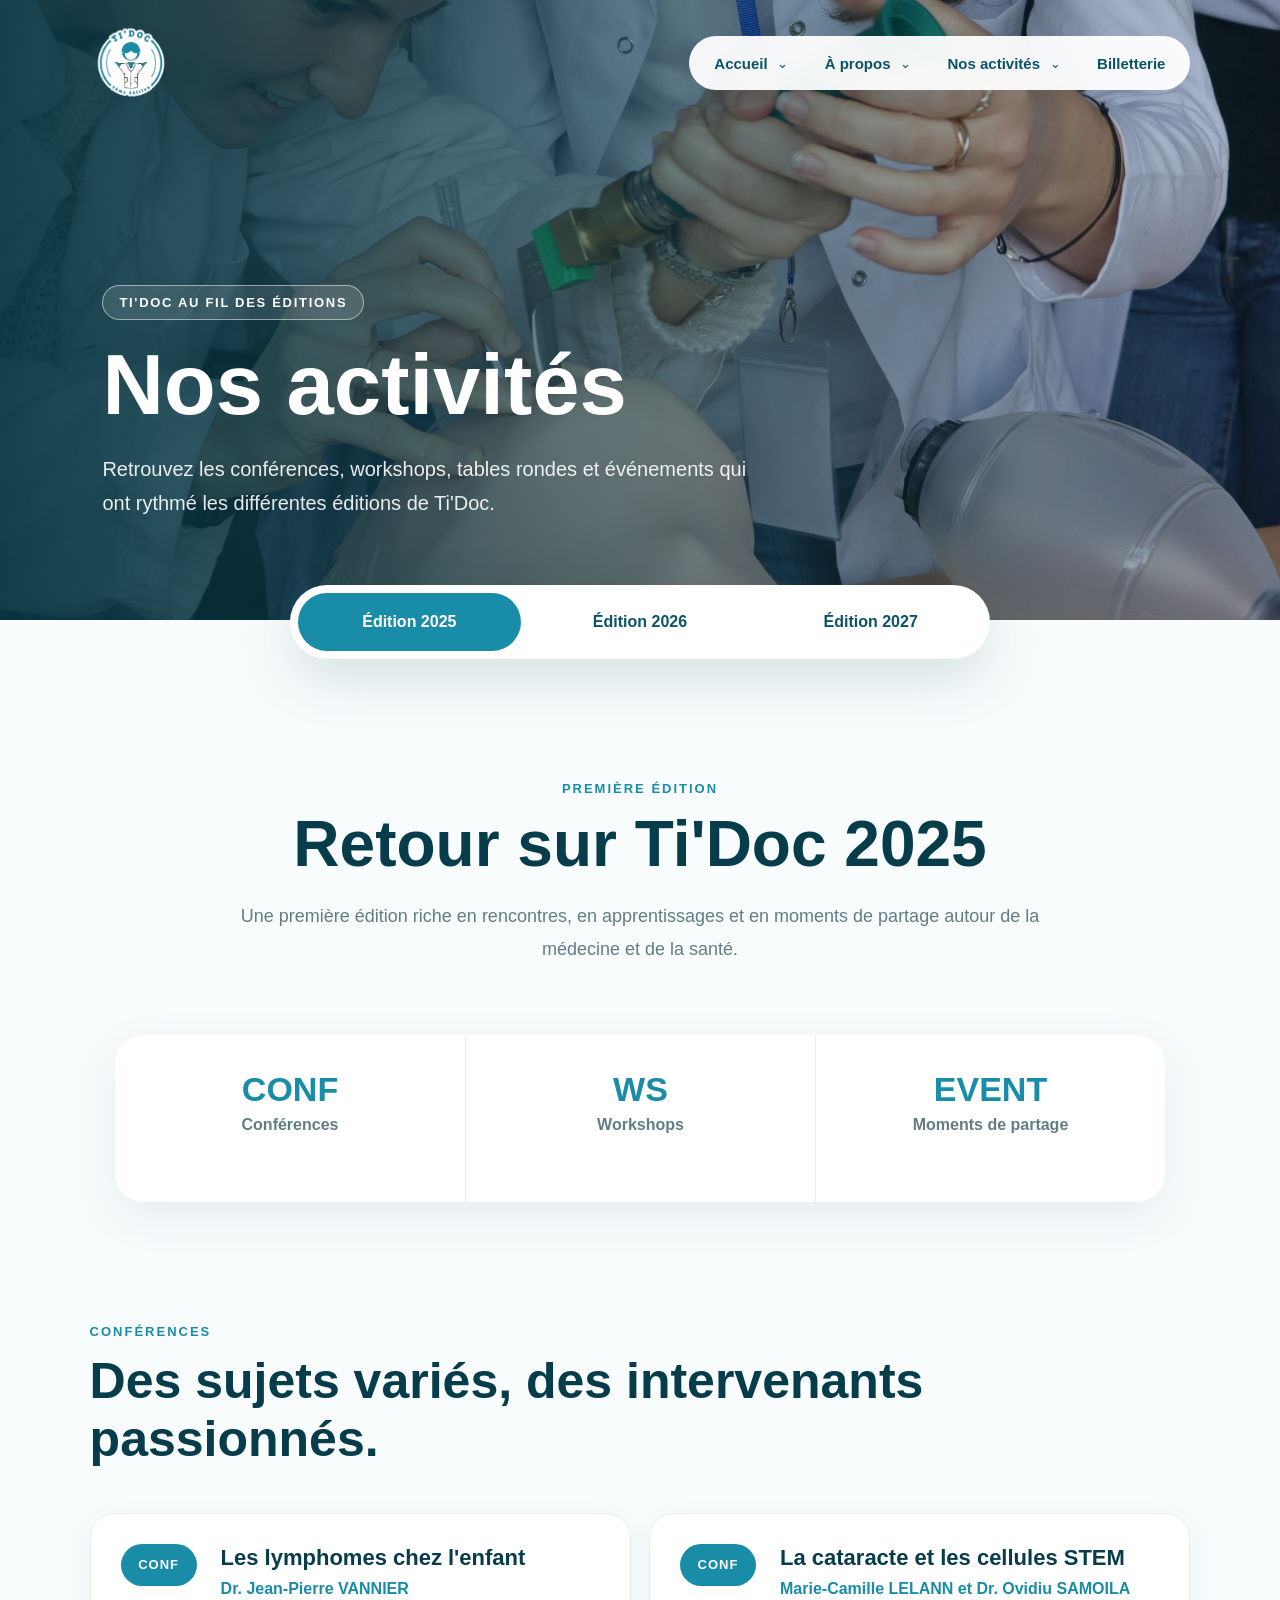
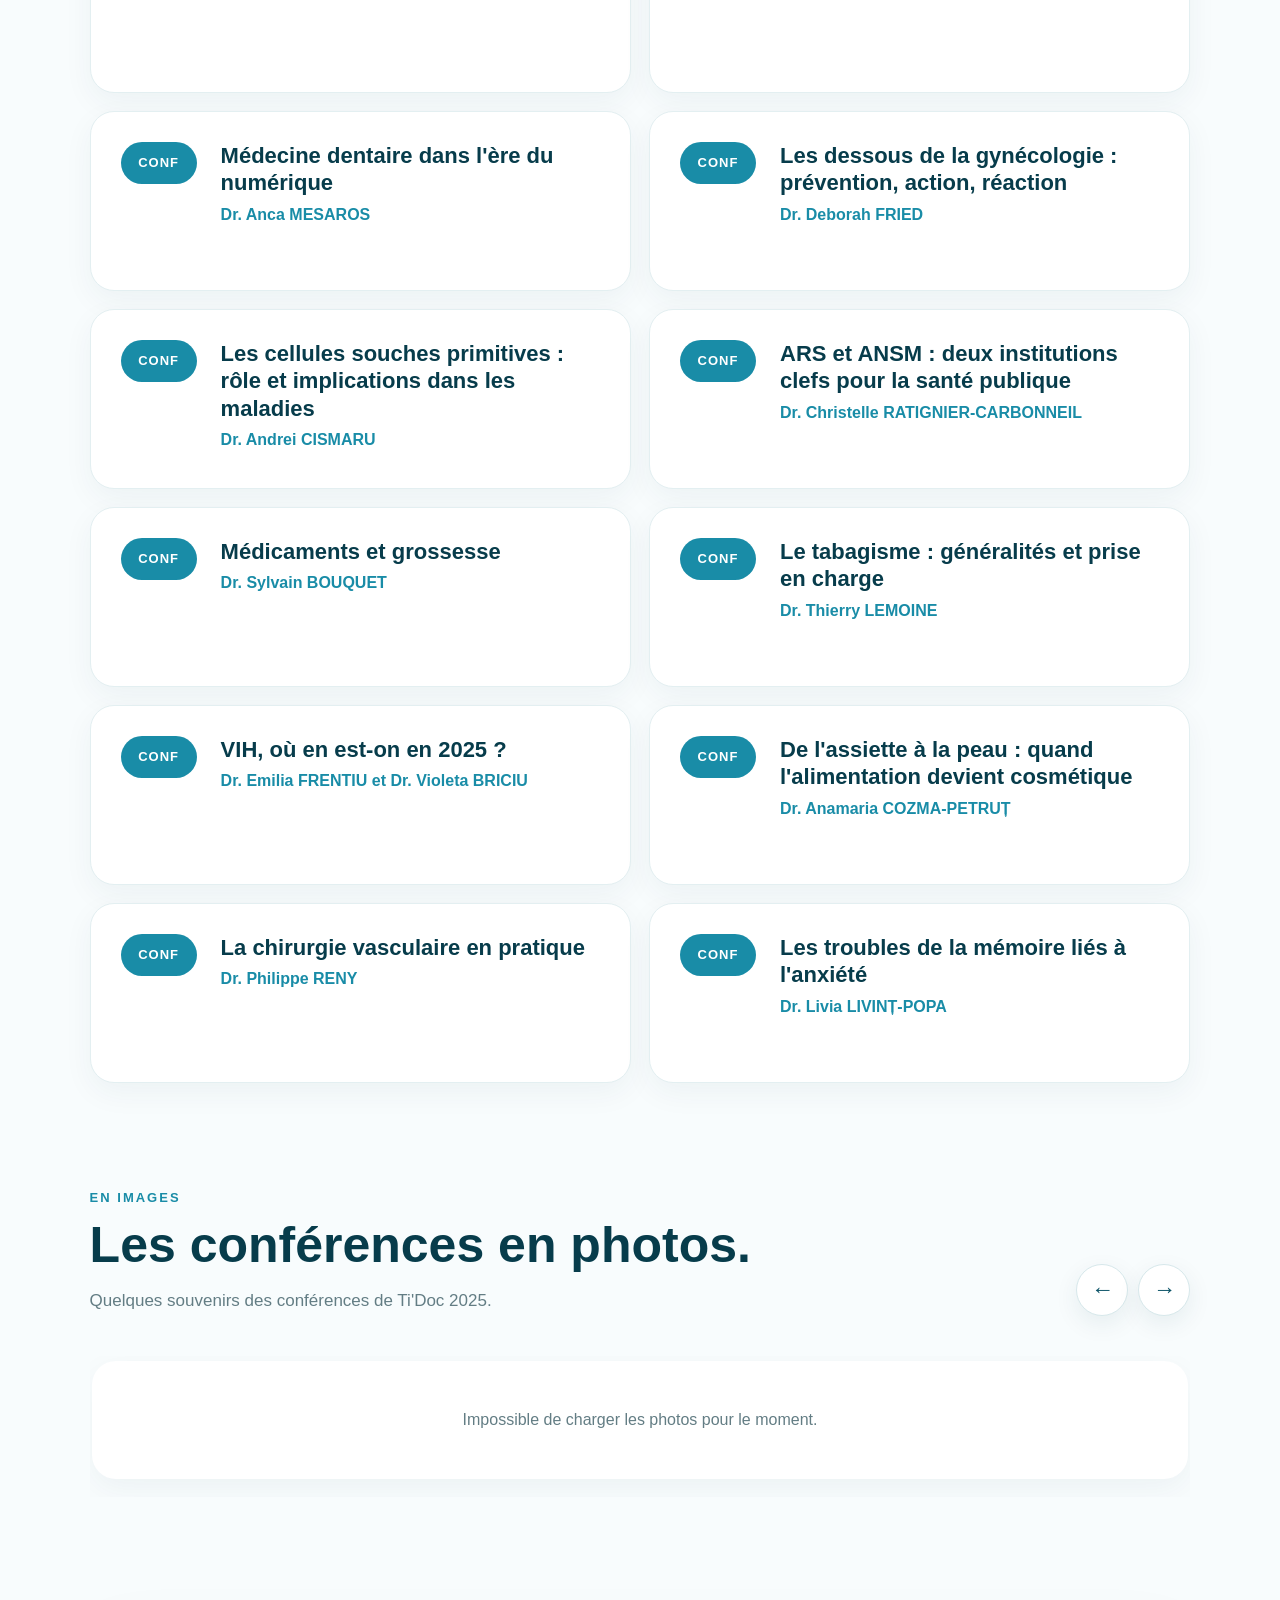
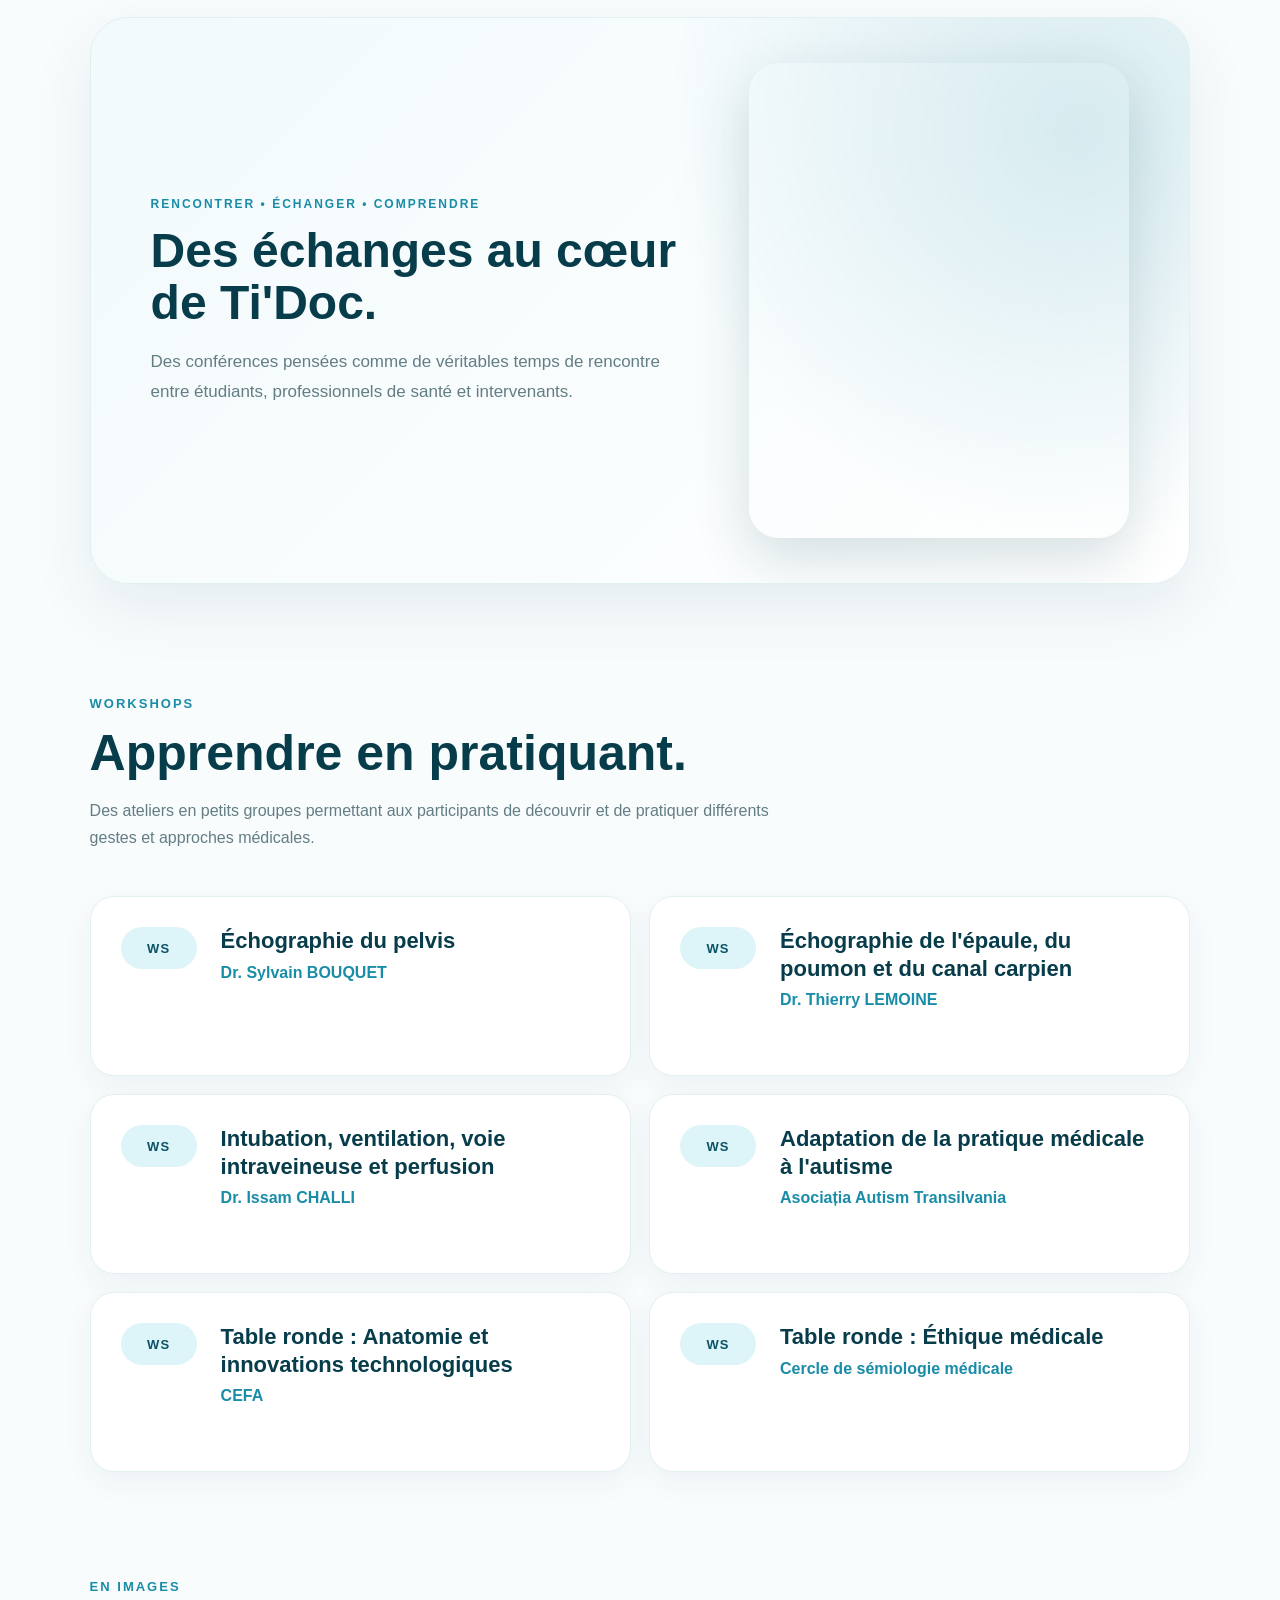
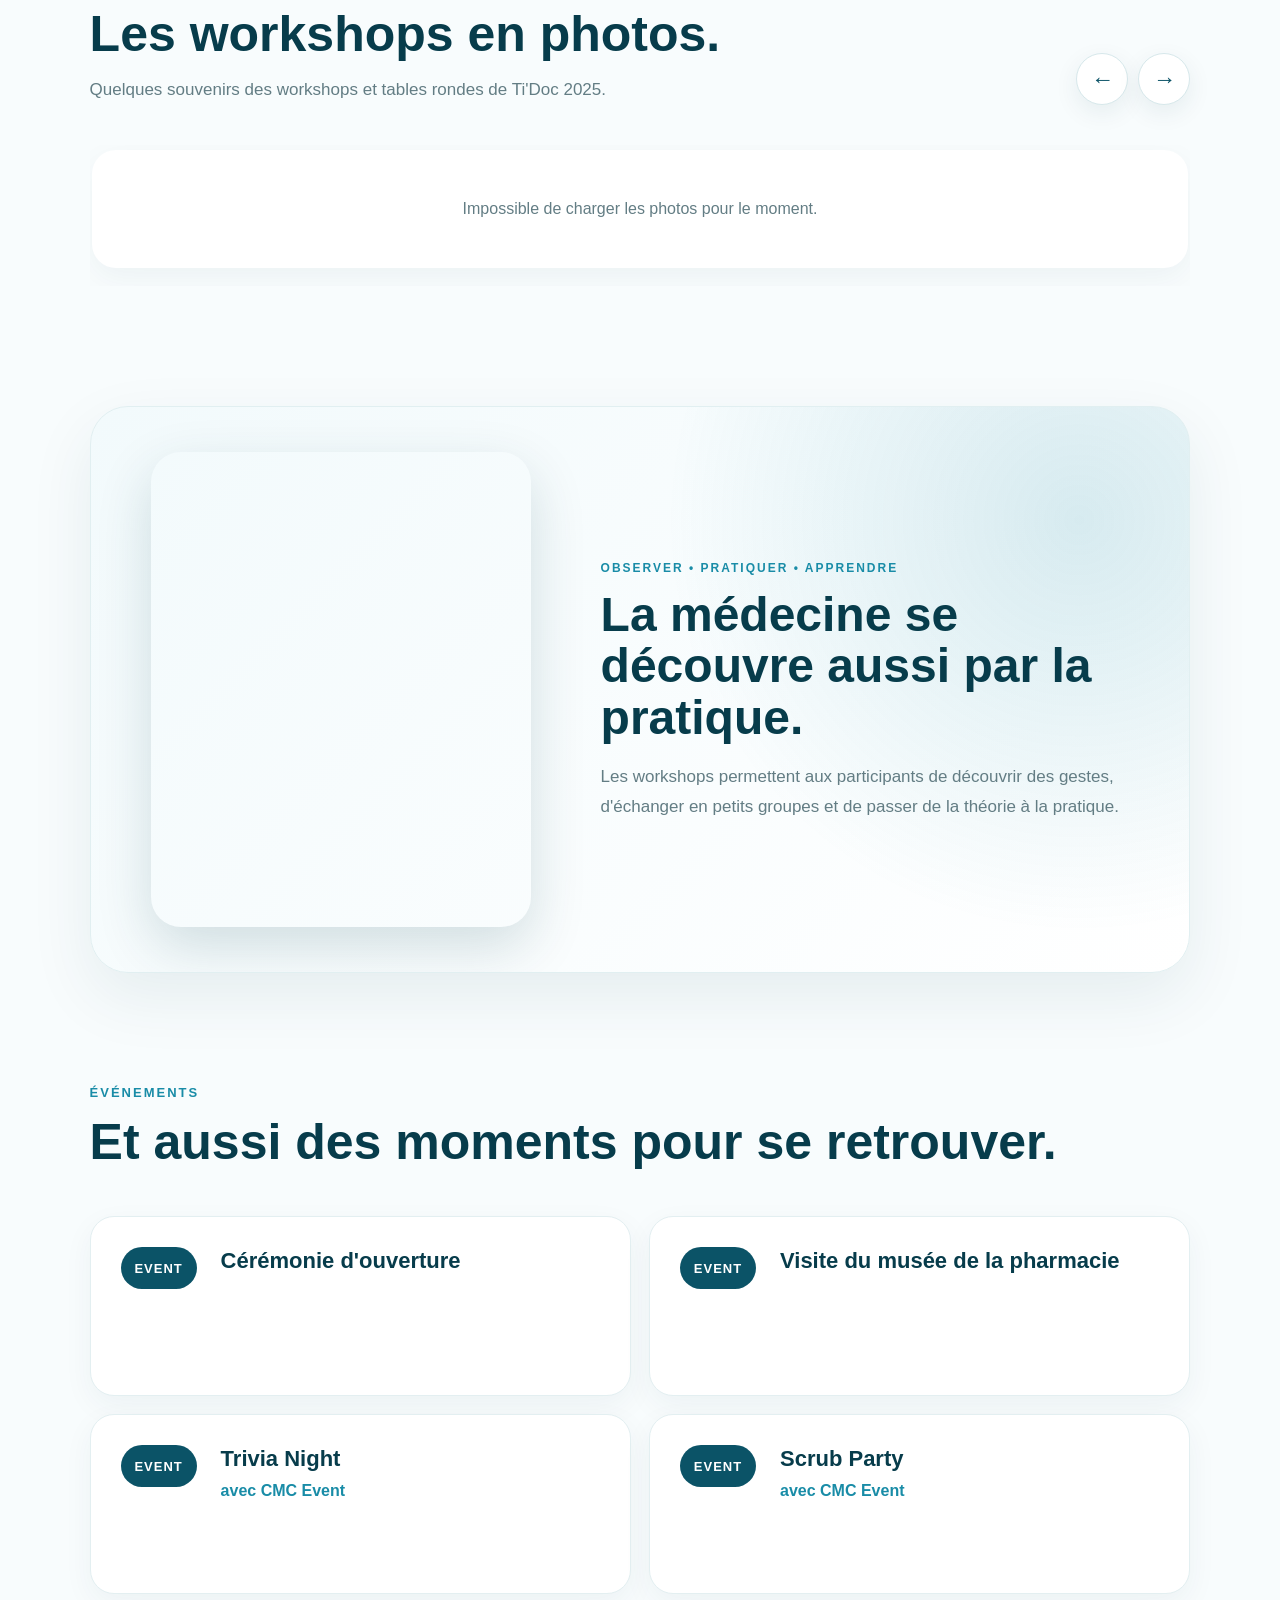
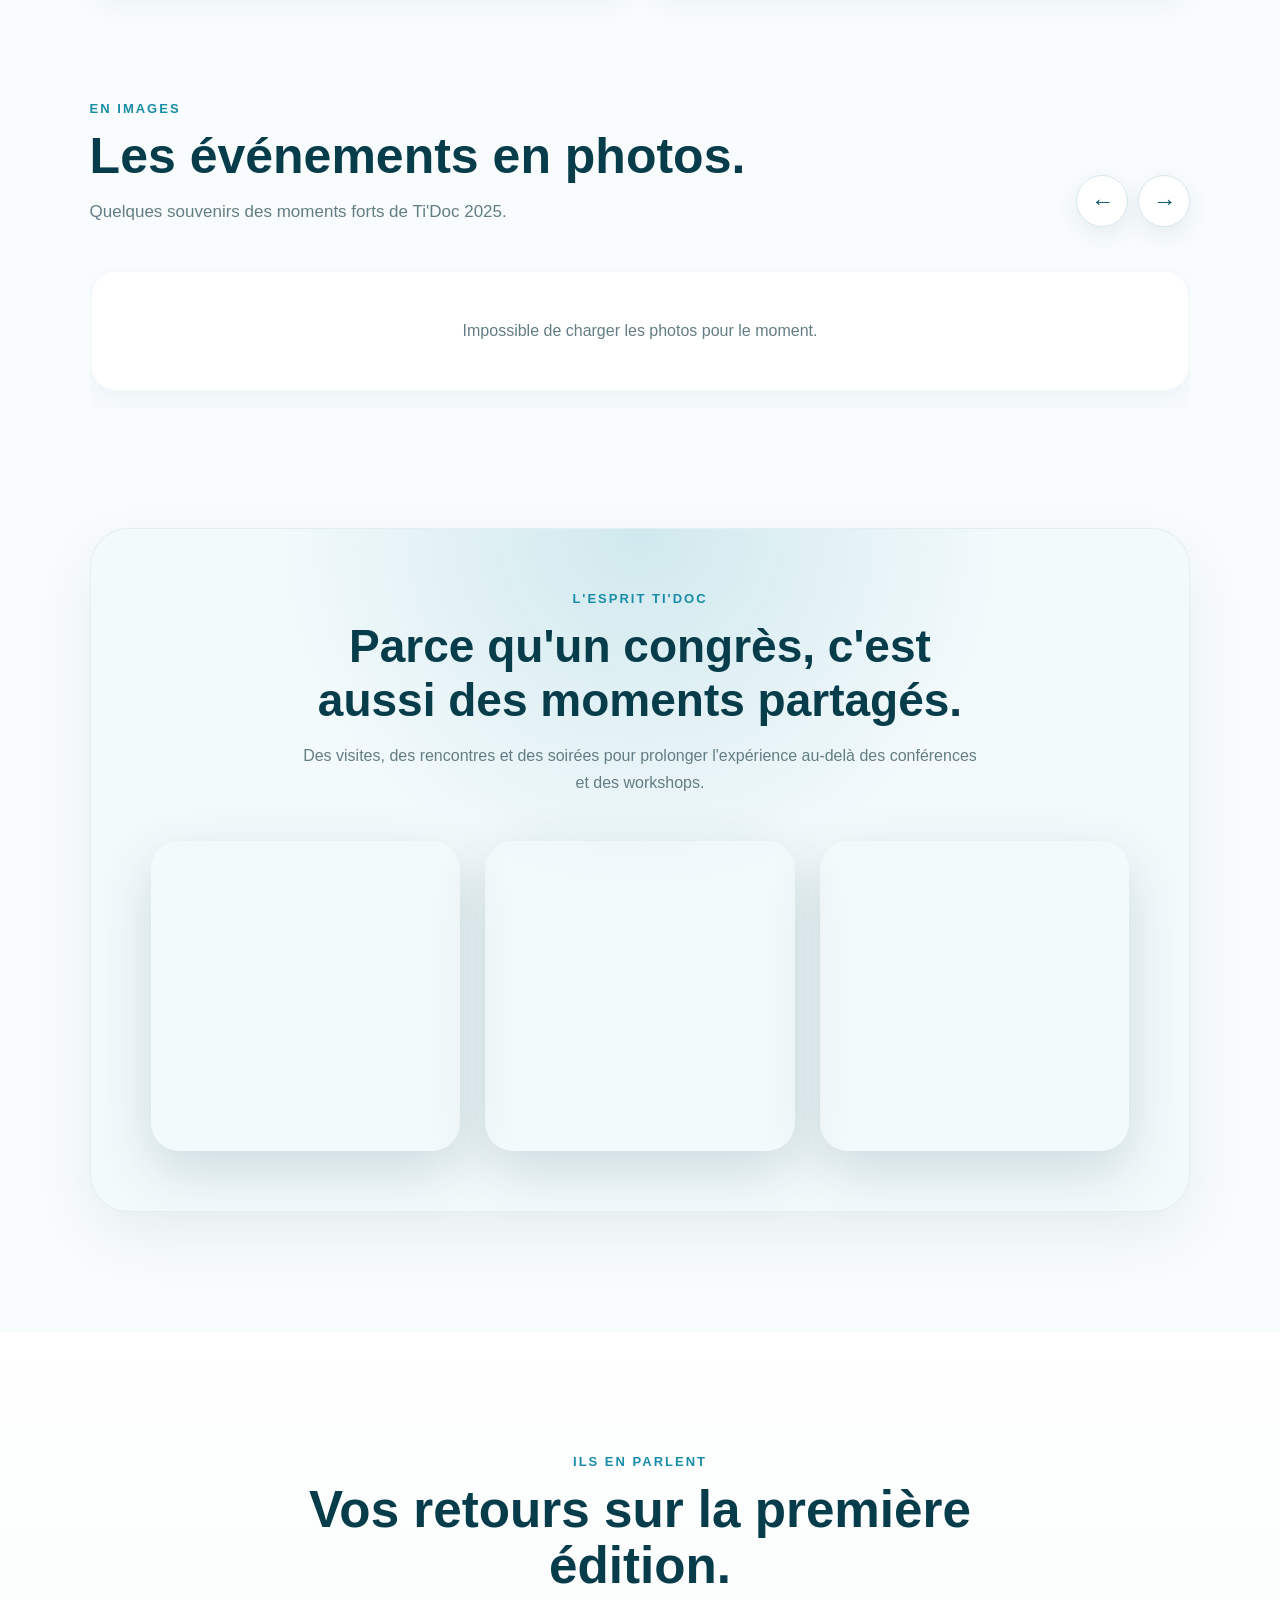
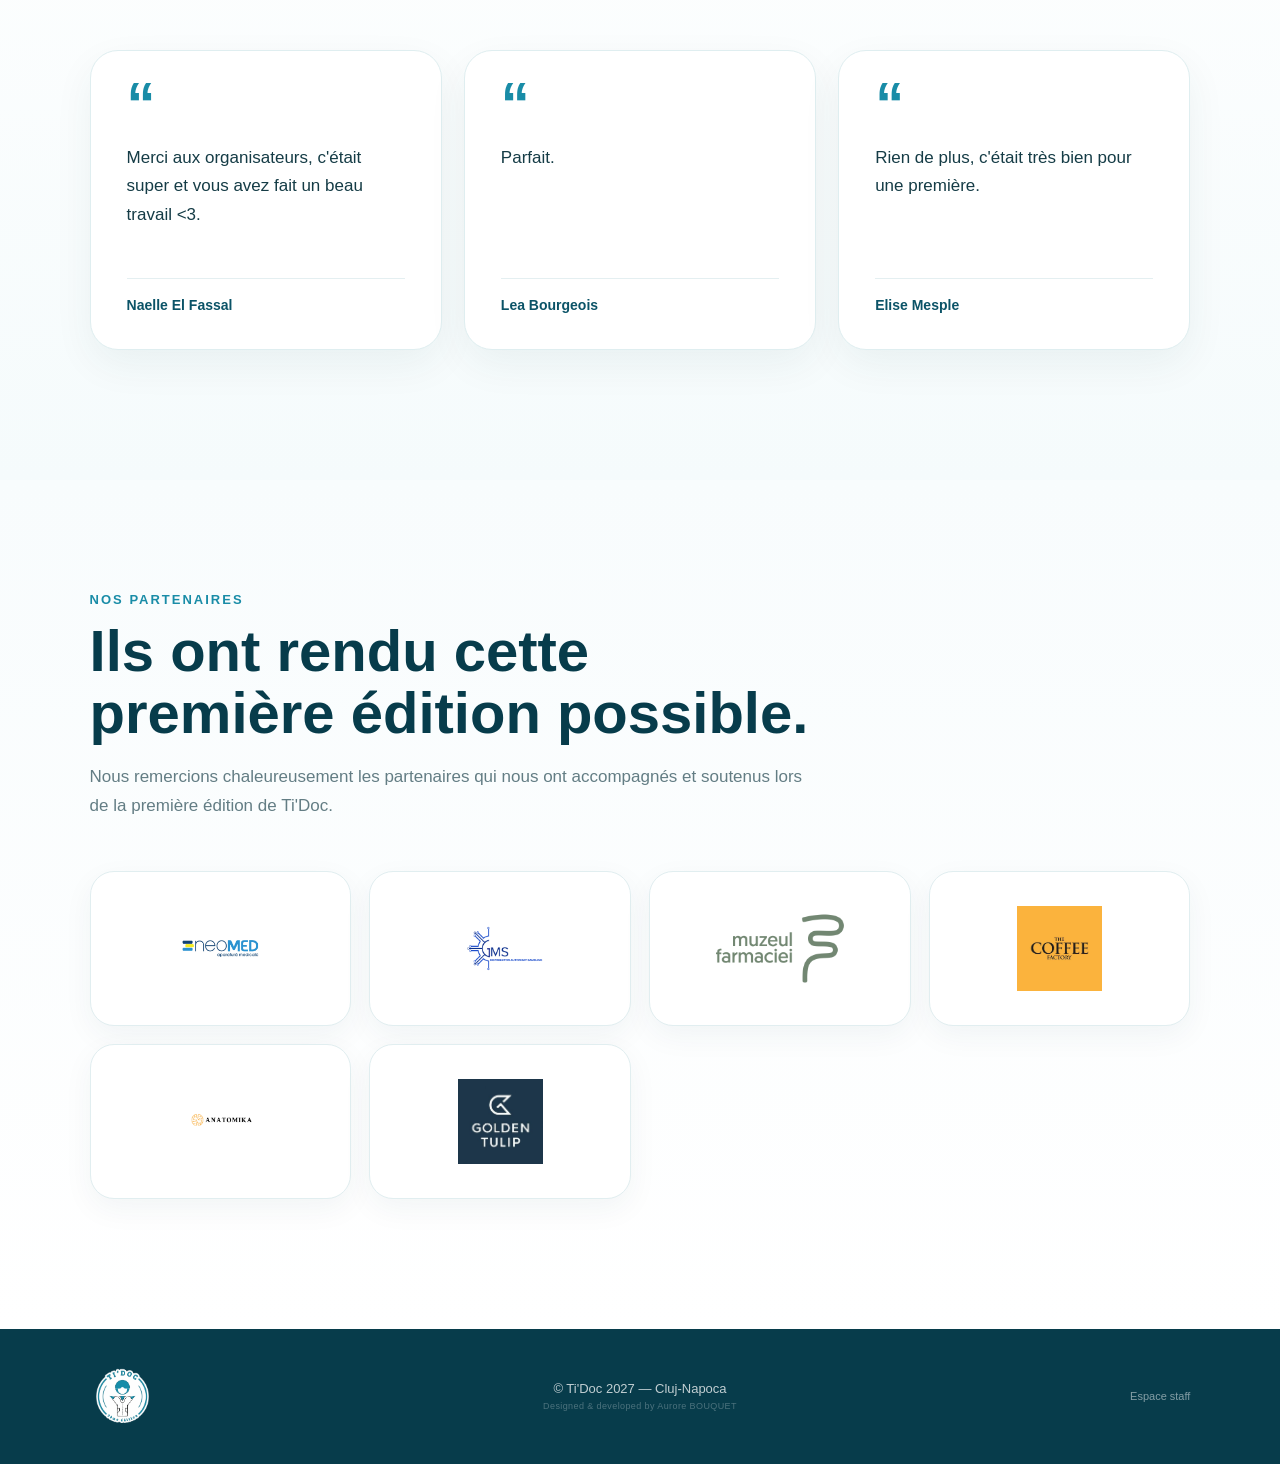
==== activites.html @ 52cf2790 "Update activites.html" ====
<!DOCTYPE html>
<html lang="fr">

<head>

<meta charset="UTF-8">

<meta
  name="viewport"
  content="width=device-width, initial-scale=1.0"
>

<title>
  Nos activités — Ti'Doc
</title>


<link
  rel="stylesheet"
  href="header.css"
>

<link
  rel="stylesheet"
  href="footer.css"
>  
  
<style>
  
/* =====================================================
   MESSAGE DE CHARGEMENT DES PHOTOS
===================================================== */

.activity-loading-message{
  display:none;

  width:min(1200px,100%);
  margin:0 auto 22px;

  padding:18px 24px;

  align-items:center;
  gap:14px;

  border-radius:18px;

  background:#E9F7FA;

  color:var(--blue-dark);

  font-size:14px;

  box-shadow:
    0 8px 25px
    rgba(7,60,75,.07);
}

.activity-loading-message.visible{
  display:flex;
}

.activity-loading-message strong{
  font-weight:800;
}

.activity-loading-message span{
  color:var(--grey);
}

.activity-loading-spinner{
  width:22px;
  height:22px;

  flex:0 0 22px;

  border:3px solid
    rgba(25,140,167,.20);

  border-top-color:
    var(--blue);

  border-radius:50%;

  animation:
    tidocSpin .8s linear infinite;
}

@keyframes tidocSpin{

  to{
    transform:rotate(360deg);
  }

}  
  
/* =====================================================
   CARTES PROGRAMME CLIQUABLES
===================================================== */

.program-card[data-gallery-target]{
  cursor:pointer;
}

.program-card[data-gallery-target]::after{
  content:"Voir les photos";

  position:absolute;
  right:24px;
  bottom:18px;

  color:var(--blue);

  font-size:12px;
  font-weight:800;

  opacity:0;
  transform:translateY(5px);

  transition:
    opacity .25s ease,
    transform .25s ease;
}

.program-card[data-gallery-target]:hover::after{
  opacity:1;
  transform:translateY(0);
}

.program-card[data-gallery-target]:hover{
  border-color:rgba(25,140,167,.35);
}

.drive-photo.gallery-selected{
  outline:4px solid var(--blue);
  outline-offset:-4px;
}
  
/* =====================================================
   VARIABLES
===================================================== */

:root{
  --blue:#198CA7;
  --blue-dark:#0B5367;
  --blue-deep:#073C4B;
  --blue-light:#E9F7FA;
  --white:#FFFFFF;
  --text:#153C46;
  --grey:#637D84;
}


/* =====================================================
   BASE
===================================================== */

*{
  margin:0;
  padding:0;
  box-sizing:border-box;
}

html{
  scroll-behavior:smooth;
}

body{
  font-family:Arial, Helvetica, sans-serif;
  color:var(--text);
  background:#F8FCFD;
  overflow-x:hidden;
}

img{
  display:block;
  max-width:100%;
}

a{
  color:inherit;
  text-decoration:none;
}
  
/* =====================================================
   HERO
===================================================== */

.hero{
  min-height:620px;

  padding:
    170px 8%
    100px;

  display:flex;
  align-items:flex-end;

  color:white;

  background:
    linear-gradient(
      90deg,
      rgba(5,52,65,.92),
      rgba(5,52,65,.55),
      rgba(5,52,65,.12)
    ),
    url("./files/IMG_3328_resultat.jpeg")
    center/cover;
}

.hero-content{
  max-width:760px;
}

.hero-tag{
  display:inline-block;

  margin-bottom:22px;

  padding:9px 16px;

  border:
    1px solid
    rgba(255,255,255,.5);

  border-radius:50px;

  background:
    rgba(255,255,255,.12);

  font-size:13px;
  font-weight:800;

  letter-spacing:1.7px;
  text-transform:uppercase;
}

.hero h1{
  font-size:
    clamp(
      50px,
      7vw,
      85px
    );

  line-height:1;
}

.hero p{
  max-width:650px;

  margin-top:25px;

  font-size:20px;
  line-height:1.7;

  color:
    rgba(255,255,255,.9);
}


/* =====================================================
   ONGLETS
===================================================== */

.tabs-wrapper{
  position:relative;

  z-index:20;

  width:
    min(
      700px,
      90%
    );

  margin:
    -35px auto 0;

  padding:8px;

  display:grid;

  grid-template-columns:
  repeat(3,1fr);

  gap:8px;

  border-radius:50px;

  background:white;

  box-shadow:
    0 18px 55px
    rgba(7,60,75,.15);
}

.tab-button{
  min-height:58px;

  border:0;
  border-radius:50px;

  background:transparent;

  color:var(--blue-dark);

  font-size:16px;
  font-weight:800;

  cursor:pointer;

  transition:.25s;
}

.tab-button.active{
  color:white;
  background:var(--blue);
}


/* =====================================================
   CONTENU ÉDITION
===================================================== */

.edition-content{
  display:none;
}

.edition-content.active{
  display:block;
}


/* =====================================================
   INTRO
===================================================== */

.intro{
  padding:
    120px 7%
    70px;

  text-align:center;
}

.intro-inner{
  max-width:850px;
  margin:auto;
}

.section-tag{
  color:var(--blue);

  font-size:13px;
  font-weight:800;

  letter-spacing:2px;
  text-transform:uppercase;
}

.intro h2{
  margin-top:14px;

  color:var(--blue-deep);

  font-size:
    clamp(
      40px,
      5vw,
      64px
    );

  line-height:1.05;
}

.intro p{
  margin-top:22px;

  color:var(--grey);

  font-size:18px;
  line-height:1.8;
}


/* =====================================================
   CHIFFRES
===================================================== */

.stats{
  width:
    min(
      1050px,
      86%
    );

  margin:
    0 auto
    120px;

  display:grid;

  grid-template-columns:
    repeat(3,1fr);

  overflow:hidden;

  border-radius:28px;

  background:white;

  box-shadow:
    0 15px 45px
    rgba(7,60,75,.08);
}

.stat{
  padding:
    35px 25px;

  text-align:center;
}

.stat + .stat{
  border-left:
    1px solid
    #E2EEF0;
}

.stat strong{
  display:block;

  margin-bottom:7px;

  color:var(--blue);

  font-size:34px;
}

.stat span{
  color:var(--grey);
  font-weight:700;
}


/* =====================================================
   BOUTONS DE NAVIGATION CONF / WS / EVENT
===================================================== */

.stat-link{
  position:relative;
  cursor:pointer;

  transition:
    background .25s ease,
    transform .25s ease;
}

.stat-link:hover{
  background:var(--blue-light);
}

.stat-link:hover strong{
  transform:translateY(-3px);
}

.stat-link strong{
  transition:transform .25s ease;
}

.stat-link::after{
  content:"↓";

  display:block;

  margin-top:12px;

  color:var(--blue);

  font-size:18px;
  font-weight:900;

  opacity:0;

  transform:translateY(-5px);

  transition:
    opacity .25s ease,
    transform .25s ease;
}

.stat-link:hover::after{
  opacity:1;
  transform:translateY(0);
}


/* Évite que le titre soit caché
   derrière le menu fixe */

#conferences-2025,
#workshops-2025,
#events-2025,
#conferences-2026,
#workshops-2026,
#events-2026{
  scroll-margin-top:120px;
}
  
/* =====================================================
   SECTIONS PROGRAMME
===================================================== */

.program-section{
  padding:
    0 7%
    85px;
}

.program-heading{
  max-width:1200px;

  margin:
    0 auto
    45px;
}

.program-heading h2{
  margin-top:12px;

  color:var(--blue-deep);

  font-size:
    clamp(
      34px,
      4vw,
      50px
    );
}

.program-heading p{
  max-width:700px;

  margin-top:15px;

  color:var(--grey);

  line-height:1.7;
}


/* =====================================================
   CARTES PROGRAMME
===================================================== */

.program-grid{
  max-width:1200px;

  margin:auto;

  display:grid;

  grid-template-columns:
    repeat(2,1fr);

  gap:18px;
}

.program-card{
  position:relative;

  min-height:180px;

  padding:30px;

  display:flex;

  gap:24px;

  align-items:flex-start;

  overflow:hidden;

  border:
    1px solid
    #E3EFF1;

  border-radius:24px;

  background:white;

  box-shadow:
    0 10px 30px
    rgba(7,60,75,.05);

  transition:.25s;
}

.program-card:hover{
  transform:
    translateY(-4px);

  box-shadow:
    0 18px 38px
    rgba(7,60,75,.10);
}

.type-badge{
  min-width:76px;
  height:42px;

  display:flex;

  align-items:center;
  justify-content:center;

  border-radius:50px;

  color:white;

  background:var(--blue);

  font-size:13px;
  font-weight:900;

  letter-spacing:1px;
}

.program-info{
  flex:1;
}

.program-info h3{
  margin-bottom:9px;

  color:var(--blue-deep);

  font-size:22px;
  line-height:1.25;
}

.program-info p{
  color:var(--blue);

  font-weight:700;
}


/* WORKSHOP */

.workshop-card .type-badge{
  color:var(--blue-dark);

  background:#DDF4F8;
}


/* ÉVÉNEMENT */

.event-card .type-badge{
  color:white;

  background:var(--blue-dark);
}


/* =====================================================
   TÉMOIGNAGES
===================================================== */

.testimonials{
  padding:
    120px 7%
    130px;

  background:
    linear-gradient(
      180deg,
      #FFFFFF,
      #F5FBFC
    );
}

.testimonials-inner{
  max-width:1200px;
  margin:auto;
}

.testimonials-heading{
  max-width:750px;

  margin:
    0 auto
    55px;

  text-align:center;
}

.testimonials-heading h2{
  margin-top:12px;

  color:var(--blue-deep);

  font-size:
    clamp(
      36px,
      4vw,
      52px
    );

  line-height:1.1;
}

.testimonial-grid{
  display:grid;

  grid-template-columns:
    repeat(3,1fr);

  gap:22px;

  align-items:stretch;
}

.testimonial{
  min-height:300px;

  padding:36px;

  display:flex;

  flex-direction:column;

  border:
    1px solid
    #DFEEF0;

  border-radius:28px;

  background:white;

  box-shadow:
    0 15px 40px
    rgba(7,60,75,.06);

  transition:
    transform .25s ease,
    box-shadow .25s ease;
}

.testimonial:hover{
  transform:
    translateY(-5px);

  box-shadow:
    0 22px 48px
    rgba(7,60,75,.10);
}

.quote{
  margin-bottom:25px;

  color:var(--blue);

  font-size:58px;
  line-height:.55;

  font-weight:900;
}

.testimonial blockquote{
  flex:1;

  color:var(--text);

  font-size:17px;
  line-height:1.7;
}

.testimonial strong{
  display:block;

  margin-top:28px;

  padding-top:18px;

  border-top:
    1px solid
    #E4EFF1;

  color:var(--blue-dark);

  font-size:14px;
}


/* =====================================================
   ÉDITION 2026
===================================================== */

#edition2026{
  background:#F8FCFD;
}

#edition2026 .intro{
  padding:
    110px 7%
    70px;
}

#edition2026 .program-section{
  padding:
    0 7%
    90px;
}

#edition2026 .program-grid{
  align-items:stretch;
}

#edition2026 .program-card{
  min-height:165px;
  height:100%;
}

#edition2026 .program-info h3{
  font-size:21px;
  line-height:1.3;
}

#edition2026 .program-info p{
  margin-top:8px;
}

#edition2026 .drive-gallery-section{
  padding-top:10px;
  padding-bottom:55px;
}

#edition2026 .drive-gallery-header{
  margin-bottom:20px;
}


/* =====================================================
   GALERIES GOOGLE DRIVE
===================================================== */

.drive-gallery-section{
  padding:
    20px 7%
    120px;

  overflow:hidden;
}

.drive-gallery-header{
  width:
    min(
      1200px,
      100%
    );

  margin:
    0 auto
    40px;

  display:flex;

  align-items:flex-end;
  justify-content:space-between;

  gap:30px;
}

.drive-gallery-header h2{
  margin-top:12px;

  color:var(--blue-deep);

  font-size:
    clamp(
      34px,
      4vw,
      50px
    );

  line-height:1.1;
}

.drive-gallery-header p{
  margin-top:14px;

  color:var(--grey);

  font-size:17px;
  line-height:1.7;
}


/* FLÈCHES */

.drive-gallery-arrows{
  display:flex;
  gap:10px;
}

.gallery-arrow{
  width:52px;
  height:52px;

  display:flex;

  align-items:center;
  justify-content:center;

  border:
    1px solid
    #D7E8EB;

  border-radius:50%;

  background:white;

  color:var(--blue-dark);

  font-size:23px;

  cursor:pointer;

  box-shadow:
    0 8px 25px
    rgba(7,60,75,.08);

  transition:.25s;
}

.gallery-arrow:hover{
  color:white;

  background:var(--blue);

  transform:
    translateY(-2px);
}


/* CARROUSEL */

.drive-carousel{
  width:
    min(
      1200px,
      100%
    );

  margin:auto;

  display:flex;

  gap:18px;

  overflow-x:auto;

  scroll-behavior:smooth;

  scroll-snap-type:
    x mandatory;

  padding:
    5px 2px
    18px;

  scrollbar-width:none;
}

.drive-carousel::-webkit-scrollbar{
  display:none;
}


/* PHOTO */

.drive-photo{
  position:relative;

  flex:
    0 0
    360px;

  height:440px;

  overflow:hidden;

  border-radius:28px;

  background:#DDEFF2;

  scroll-snap-align:start;

  box-shadow:
    0 14px 35px
    rgba(7,60,75,.10);
}

.drive-photo img{
  width:100%;
  height:100%;

  object-fit:cover;

  transition:
    transform .4s ease;
}

.drive-photo:hover img{
  transform:
    scale(1.04);
}


/* TEXTE SUR PHOTO */

.drive-photo-caption{
  position:absolute;

  left:0;
  right:0;
  bottom:0;

  padding:
    70px 24px
    24px;

  color:white;

  background:
    linear-gradient(
      to top,
      rgba(3,47,59,.92),
      rgba(3,47,59,0)
    );
}

.drive-photo-caption span{
  display:block;

  margin-bottom:6px;

  font-size:11px;
  font-weight:800;

  letter-spacing:1.5px;
  text-transform:uppercase;

  opacity:.8;
}

.drive-photo-caption strong{
  font-size:19px;
  line-height:1.3;
}


/* CHARGEMENT */

.gallery-loading{
  width:100%;

  padding:50px;

  text-align:center;

  border-radius:24px;

  background:white;

  color:var(--grey);

  box-shadow:
    0 10px 30px
    rgba(7,60,75,.05);
}


/* =====================================================
   TRANSITIONS VISUELLES
===================================================== */

.tidoc-transition{
  width:
    min(
      1200px,
      86%
    );

  min-height:430px;

  margin:
    0 auto
    110px;

  padding:
    45px 60px;

  display:grid;

  grid-template-columns:
    1fr 380px;

  align-items:center;

  gap:70px;

  position:relative;

  overflow:hidden;

  border-radius:38px;

  background:
    radial-gradient(
      circle at 90% 20%,
      rgba(25,140,167,.16),
      transparent 38%
    ),
    linear-gradient(
      135deg,
      #F2FAFC,
      #FFFFFF
    );

  border:
    1px solid
    #E1EFF1;

  box-shadow:
    0 24px 65px
    rgba(7,60,75,.08);
}

.tidoc-transition.reverse{
  grid-template-columns:
    380px 1fr;
}

.transition-text{
  max-width:570px;
}

.transition-kicker{
  display:inline-block;

  margin-bottom:14px;

  color:var(--blue);

  font-size:12px;
  font-weight:900;

  letter-spacing:2px;
  text-transform:uppercase;
}

.transition-text h3{
  color:var(--blue-deep);

  font-size:
    clamp(
      32px,
      4vw,
      48px
    );

  line-height:1.08;
}

.transition-text p{
  max-width:520px;

  margin-top:18px;

  color:var(--grey);

  font-size:17px;
  line-height:1.75;
}


/* VIDÉO */

.tidoc-animation{
  width:100%;
  max-width:380px;

  margin:0;

  position:relative;

  border-radius:30px;

  overflow:hidden;

  box-shadow:
    0 20px 55px
    rgba(7,60,75,.16);
}

.tidoc-animation video{
  width:100%;

  aspect-ratio:
    4 / 5;

  display:block;

  object-fit:cover;

  pointer-events:none;
}


/* APPARITION AU SCROLL */

.reveal-left{
  opacity:0;

  transform:
    translateX(-35px);

  transition:
    opacity .8s ease,
    transform .8s ease;
}

.reveal-right{
  opacity:0;

  transform:
    translateX(35px);

  transition:
    opacity .8s ease,
    transform .8s ease;
}

.reveal-left.visible,
.reveal-right.visible{
  opacity:1;

  transform:
    translateX(0);
}


/* =====================================================
   ÉVÉNEMENTS — ANIMATIONS
===================================================== */

.event-animation-section{
  width:
    min(
      1200px,
      86%
    );

  margin:
    0 auto
    120px;

  padding:60px;

  border-radius:38px;

  background:
    radial-gradient(
      circle at 50% 0%,
      rgba(25,140,167,.16),
      transparent 42%
    ),
    #F3FAFC;

  border:
    1px solid
    #E1EFF1;

  box-shadow:
    0 24px 65px
    rgba(7,60,75,.07);
}

.event-animation-heading{
  max-width:680px;

  margin:
    0 auto
    45px;

  text-align:center;
}

.event-animation-heading h3{
  margin-top:12px;

  color:var(--blue-deep);

  font-size:
    clamp(
      32px,
      4vw,
      46px
    );
}

.event-animation-heading p{
  margin-top:15px;

  color:var(--grey);

  line-height:1.7;
}

.event-animations{
  width:100%;

  display:grid;

  grid-template-columns:
    repeat(3,1fr);

  gap:25px;
}

.event-animations .tidoc-animation{
  width:100%;
  max-width:none;

  aspect-ratio:
    1 / 1;

  border-radius:28px;
}

.event-animations .tidoc-animation video{
  width:100%;
  height:100%;

  aspect-ratio:auto;

  object-fit:cover;
}

/* =====================================================
   PARTENAIRES
===================================================== */

.partners-section{
  padding:110px 7% 130px;

  background:
    linear-gradient(
      180deg,
      #F8FCFD,
      #FFFFFF
    );
}

.partners-inner{
  width:min(1200px,100%);
  margin:auto;
}

.partners-heading{
  max-width:720px;
  margin-bottom:50px;
}

.partners-heading h2{
  margin-top:12px;

  color:var(--blue-deep);

  font-size:
    clamp(
      38px,
      5vw,
      58px
    );

  line-height:1.08;
}

.partners-heading p{
  margin-top:18px;

  color:var(--grey);

  font-size:17px;
  line-height:1.7;
}

/* =====================================================
   GRILLE PARTENAIRES — CARTES UNIFORMES
===================================================== */

.partners-grid{
  display:grid;

  grid-template-columns:
    repeat(4, 1fr);

  gap:18px;

  width:100%;
}


/* Toutes les cartes ont exactement la même taille */

.partner-card{
  width:100%;
  height:155px;

  padding:25px;

  display:flex;
  align-items:center;
  justify-content:center;

  border:
    1px solid
    #E1EEF0;

  border-radius:24px;

  background:white;

  box-shadow:
    0 10px 30px
    rgba(7,60,75,.05);

  transition:
    transform .25s ease,
    box-shadow .25s ease,
    border-color .25s ease;
}


.partner-card:hover{
  transform:
    translateY(-5px);

  border-color:
    rgba(25,140,167,.30);

  box-shadow:
    0 20px 45px
    rgba(7,60,75,.10);
}


/* Logos */

.partner-card img{
  width:100%;
  height:100%;

  max-width:170px;
  max-height:85px;

  object-fit:contain;

  object-position:center;
}


/* =====================================================
   TABLETTE
===================================================== */

@media(max-width:900px){

  .partners-grid{
    grid-template-columns:
      repeat(3,1fr);
  }

}


/* =====================================================
   MOBILE
===================================================== */

@media(max-width:650px){

  .partners-grid{
    grid-template-columns:
      repeat(2,1fr);

    gap:12px;
  }

  .partner-card{
    height:120px;

    padding:18px;

    border-radius:20px;
  }

  .partner-card img{
    max-width:130px;
    max-height:65px;
  }

}
  
/* =====================================================
   FOOTER
===================================================== */

footer{
  padding:
    32px 7%;

  display:flex;

  align-items:center;
  justify-content:space-between;

  background:var(--blue-deep);

  color:
    rgba(255,255,255,.8);

  font-size:14px;
}

.footer-logo{
  width:65px;
}


/* =====================================================
   TABLETTE
===================================================== */

@media(max-width:900px){

  .hero{
    min-height:550px;
  }


  .stats{
    grid-template-columns:1fr;
  }

  .stat + .stat{
    border-left:0;

    border-top:
      1px solid
      #E2EEF0;
  }


  .testimonial-grid{
    grid-template-columns:
      repeat(3,1fr);

    gap:15px;
  }

  .testimonial{
    padding:28px;
  }


  .tidoc-transition,
  .tidoc-transition.reverse{
    width:90%;

    grid-template-columns:
      1fr 300px;

    gap:35px;

    padding:38px;
  }

  .tidoc-transition.reverse{
    grid-template-columns:
      300px 1fr;
  }


  .event-animation-section{
    width:90%;

    padding:
      45px 35px;
  }


  #edition2026 .program-card{
    min-height:150px;
  }

  #edition2026 .program-info h3{
    font-size:20px;
  }

}


/* =====================================================
   TÉLÉPHONE
===================================================== */

@media(max-width:650px){

  /* HERO */

  .hero{
    min-height:500px;

    padding:
      140px 6%
      70px;
  }

  .hero h1{
    font-size:
      clamp(
        45px,
        15vw,
        65px
      );
  }

  .hero p{
    font-size:17px;
  }


  /* ONGLETS */

.tabs-wrapper{
  width:94%;
  padding:6px;
  gap:5px;
}

.tab-button{
  min-height:50px;
  padding:0 8px;
  font-size:12px;
}

  /* INTRO */

  .intro{
    padding:
      90px 5%
      60px;
  }


  /* PROGRAMME */

.program-grid{
  grid-template-columns:1fr;
}
  
  .program-section{
    padding-left:5%;
    padding-right:5%;
  }

  .program-card{
    flex-direction:column;

    gap:15px;
  }

  .type-badge{
    min-width:70px;
  }

  
  /* TÉMOIGNAGES */

  .testimonials{
    padding:
      90px 5%;
  }

  .testimonial-grid{
    grid-template-columns:1fr;
  }

  .testimonial{
    min-height:240px;
  }


  /* GALERIES */

  .drive-gallery-section{
    padding-left:5%;
    padding-right:5%;
    padding-bottom:90px;
  }

  .drive-gallery-header{
    align-items:flex-start;

    flex-direction:column;
  }

  .drive-photo{
    flex-basis:82vw;

    height:430px;
  }

  .gallery-arrow{
    width:46px;
    height:46px;
  }


  /* TRANSITIONS */

  .tidoc-transition,
  .tidoc-transition.reverse{
    width:90%;

    min-height:auto;

    margin-bottom:80px;

    padding:28px;

    grid-template-columns:1fr;

    gap:28px;
  }

  .tidoc-transition.reverse
  .tidoc-animation{
    order:2;
  }

  .transition-text{
    text-align:left;
  }

  .tidoc-animation{
    width:100%;

    max-width:none;
  }


  /* ANIMATIONS ÉVÉNEMENTS */

  .event-animation-section{
    width:90%;

    padding:
      35px 22px;
  }

  .event-animations{
    grid-template-columns:1fr;
  }

  .event-animations
  .tidoc-animation{
    aspect-ratio:
      1 / 1;
  }


  /* ÉDITION 2026 */

  #edition2026 .intro{
    padding-top:85px;
    padding-bottom:55px;
  }

  #edition2026 .program-section{
    padding-left:5%;
    padding-right:5%;
    padding-bottom:70px;
  }

  #edition2026 .program-card{
    min-height:auto;

    padding:24px;
  }

  #edition2026 .program-info h3{
    font-size:19px;
  }

  #edition2026 .drive-gallery-section{
    padding-bottom:35px;
  }

   /* FOOTER MOBILE */

  footer{
    flex-direction:column;
    gap:20px;
  }

}
/* =====================================================
   ÉDITION 2027 — COMING SOON
===================================================== */

.coming-section{
  padding:
    20px 7%
    130px;
}


.coming-heading{
  width:min(800px,100%);

  margin:
    0 auto
    50px;

  text-align:center;
}


.coming-heading h2{
  margin-top:12px;

  color:var(--blue-deep);

  font-size:
    clamp(
      38px,
      5vw,
      58px
    );

  line-height:1.08;
}


.coming-heading p{
  margin-top:18px;

  color:var(--grey);

  font-size:17px;
  line-height:1.7;
}


.coming-grid{
  width:min(1200px,100%);

  margin:auto;

  display:grid;

  grid-template-columns:
    repeat(3,1fr);

  gap:22px;
}


.coming-card{
  position:relative;

  min-height:390px;

  padding:34px;

  display:flex;
  flex-direction:column;
  justify-content:space-between;

  overflow:hidden;

  border:
    1px solid
    #DDECEF;

  border-radius:30px;

  background:
    linear-gradient(
      145deg,
      #FFFFFF,
      #F1F9FA
    );

  text-align:left;

  font-family:inherit;

  cursor:pointer;

  box-shadow:
    0 15px 40px
    rgba(7,60,75,.08);

  transition:
    transform .25s ease,
    box-shadow .25s ease,
    border-color .25s ease;
}


.coming-card::before{
  content:"";

  position:absolute;

  top:-80px;
  right:-80px;

  width:210px;
  height:210px;

  border-radius:50%;

  background:
    rgba(25,140,167,.08);
}


.coming-card:hover{
  transform:
    translateY(-6px);

  border-color:
    rgba(25,140,167,.35);

  box-shadow:
    0 24px 55px
    rgba(7,60,75,.13);
}


.coming-number{
  position:relative;

  color:
    rgba(25,140,167,.45);

  font-size:13px;
  font-weight:900;

  letter-spacing:2px;
}


.coming-type{
  position:relative;

  display:block;

  margin-bottom:10px;

  color:var(--blue);

  font-size:11px;
  font-weight:900;

  letter-spacing:1.5px;
  text-transform:uppercase;
}


.coming-card h3{
  position:relative;

  color:var(--blue-deep);

  font-size:28px;
  line-height:1.15;
}


.coming-card p{
  position:relative;

  margin-top:15px;

  color:var(--grey);

  font-size:15px;
  line-height:1.7;
}


.coming-link{
  position:relative;

  margin-top:30px;

  color:var(--blue);

  font-size:13px;
  font-weight:900;
}


/* =====================================================
   MODALE VIDÉO 2027
===================================================== */

.coming-modal{
  position:fixed;

  inset:0;

  z-index:5000;

  padding:30px;

  display:flex;

  align-items:center;
  justify-content:center;

  opacity:0;
  visibility:hidden;

  background:
    rgba(3,30,38,.94);

  backdrop-filter:blur(12px);
  -webkit-backdrop-filter:blur(12px);

  transition:
    opacity .25s ease,
    visibility .25s ease;
}


.coming-modal.open{
  opacity:1;
  visibility:visible;
}


.coming-modal-content{
  width:min(650px,94vw);

  position:relative;

  overflow:hidden;

  border-radius:30px;

  background:white;

  box-shadow:
    0 30px 100px
    rgba(0,0,0,.4);
}


.coming-modal video{
  width:100%;

  display:block;

  aspect-ratio:
    1 / 1;

  object-fit:cover;

  background:#073C4B;
}


.coming-modal-title{
  padding:
    22px 26px;

  color:var(--blue-deep);

  font-size:20px;
  font-weight:800;
}


.coming-modal-close{
  position:absolute;

  top:15px;
  right:15px;

  z-index:3;

  width:46px;
  height:46px;

  border:0;
  border-radius:50%;

  color:white;

  background:
    rgba(3,30,38,.60);

  font-size:27px;

  cursor:pointer;
}


@media(max-width:900px){

  .coming-grid{
    grid-template-columns:1fr;
  }

  .coming-card{
    min-height:280px;
  }

}


@media(max-width:650px){

  .coming-section{
    padding:
      10px 5%
      90px;
  }

  .coming-card{
    min-height:250px;

    padding:27px;
  }

  .coming-card h3{
    font-size:25px;
  }

  .coming-modal{
    padding:15px;
  }

}

</style>

</head>

<body>

<div id="header-container"></div>  


<!-- =====================================================
   HERO
===================================================== -->

<section class="hero">

  <div class="hero-content">

    <span class="hero-tag">
      Ti'Doc au fil des éditions
    </span>

    <h1>
      Nos activités
    </h1>

    <p>
      Retrouvez les conférences, workshops,
      tables rondes et événements qui ont rythmé
      les différentes éditions de Ti'Doc.
    </p>

  </div>

</section>



<!-- =====================================================
   ONGLETS
===================================================== -->

<div class="tabs-wrapper tabs-wrapper-three">

  <button
    class="tab-button active"
    data-tab="edition2025"
  >
    Édition 2025
  </button>

  <button
    class="tab-button"
    data-tab="edition2026"
  >
    Édition 2026
  </button>

  <button
    class="tab-button"
    data-tab="edition2027"
  >
    Édition 2027
  </button>

</div>



<!-- =====================================================
   ÉDITION 2025
===================================================== -->

<div
  class="edition-content active"
  id="edition2025"
>


<!-- INTRO -->

<section class="intro">

  <div class="intro-inner">

    <span class="section-tag">
      Première édition
    </span>

    <h2>
      Retour sur Ti'Doc 2025
    </h2>

    <p>
      Une première édition riche en rencontres,
      en apprentissages et en moments de partage
      autour de la médecine et de la santé.
    </p>

  </div>

</section>



<!-- CHIFFRES -->

<div class="stats">

  <a href="#conferences-2025" class="stat stat-link">
    <strong>CONF</strong>
    <span>Conférences</span>
  </a>

  <a href="#workshops-2025" class="stat stat-link">
    <strong>WS</strong>
    <span>Workshops</span>
  </a>

  <a href="#events-2025" class="stat stat-link">
    <strong>EVENT</strong>
    <span>Moments de partage</span>
  </a>

</div>



<!-- =====================================================
   CONFÉRENCES 2025
===================================================== -->

<section class="program-section" id="conferences-2025">

  <div class="program-heading">

    <span class="section-tag">
      Conférences
    </span>

    <h2>
      Des sujets variés,
      des intervenants passionnés.
    </h2>

  </div>


  <div class="program-grid">

  <div
    class="program-card"
    data-gallery-target="conference-carousel"
    data-activity="Les lymphomes chez l'enfant"
    data-photo-key="vannier"
  >
    <span class="type-badge">CONF</span>
    <div class="program-info">
      <h3>Les lymphomes chez l'enfant</h3>
      <p>Dr. Jean-Pierre VANNIER</p>
    </div>
  </div>


  <div
    class="program-card"
    data-gallery-target="conference-carousel"
    data-activity="La cataracte et les cellules STEM"
    data-photo-key="lelann"
  >
    <span class="type-badge">CONF</span>
    <div class="program-info">
      <h3>La cataracte et les cellules STEM</h3>
      <p>Marie-Camille LELANN et Dr. Ovidiu SAMOILA</p>
    </div>
  </div>


  <div
    class="program-card"
    data-gallery-target="conference-carousel"
    data-activity="Médecine dentaire dans l'ère du numérique"
    data-photo-key="mesaros"
  >
    <span class="type-badge">CONF</span>
    <div class="program-info">
      <h3>Médecine dentaire dans l'ère du numérique</h3>
      <p>Dr. Anca MESAROS</p>
    </div>
  </div>


  <div
    class="program-card"
    data-gallery-target="conference-carousel"
    data-activity="Les dessous de la gynécologie : prévention, action, réaction"
    data-photo-key="fried"
  >
    <span class="type-badge">CONF</span>
    <div class="program-info">
      <h3>
        Les dessous de la gynécologie :
        prévention, action, réaction
      </h3>
      <p>Dr. Deborah FRIED</p>
    </div>
  </div>


  <div
    class="program-card"
    data-gallery-target="conference-carousel"
    data-activity="Les cellules souches primitives : rôle et implications dans les maladies"
    data-photo-key="cismaru"
  >
    <span class="type-badge">CONF</span>
    <div class="program-info">
      <h3>
        Les cellules souches primitives :
        rôle et implications dans les maladies
      </h3>
      <p>Dr. Andrei CISMARU</p>
    </div>
  </div>


  <div
    class="program-card"
    data-gallery-target="conference-carousel"
    data-activity="ARS et ANSM : deux institutions clefs pour la santé publique"
    data-photo-key="ratignier"
  >
    <span class="type-badge">CONF</span>
    <div class="program-info">
      <h3>
        ARS et ANSM :
        deux institutions clefs pour la santé publique
      </h3>
      <p>Dr. Christelle RATIGNIER-CARBONNEIL</p>
    </div>
  </div>


  <div
    class="program-card"
    data-gallery-target="conference-carousel"
    data-activity="Médicaments et grossesse"
    data-photo-key="bouquet"
  >
    <span class="type-badge">CONF</span>
    <div class="program-info">
      <h3>Médicaments et grossesse</h3>
      <p>Dr. Sylvain BOUQUET</p>
    </div>
  </div>


  <div
    class="program-card"
    data-gallery-target="conference-carousel"
    data-activity="Le tabagisme : généralités et prise en charge"
    data-photo-key="lemoine"
  >
    <span class="type-badge">CONF</span>
    <div class="program-info">
      <h3>
        Le tabagisme :
        généralités et prise en charge
      </h3>
      <p>Dr. Thierry LEMOINE</p>
    </div>
  </div>


  <div
    class="program-card"
    data-gallery-target="conference-carousel"
    data-activity="VIH, où en est-on en 2025 ?"
    data-photo-key="frentiu"
  >
    <span class="type-badge">CONF</span>
    <div class="program-info">
      <h3>VIH, où en est-on en 2025 ?</h3>
      <p>Dr. Emilia FRENTIU et Dr. Violeta BRICIU</p>
    </div>
  </div>


  <div
    class="program-card"
    data-gallery-target="conference-carousel"
    data-activity="De l'assiette à la peau : quand l'alimentation devient cosmétique"
    data-photo-key="cozma"
  >
    <span class="type-badge">CONF</span>
    <div class="program-info">
      <h3>
        De l'assiette à la peau :
        quand l'alimentation devient cosmétique
      </h3>
      <p>Dr. Anamaria COZMA-PETRUȚ</p>
    </div>
  </div>


  <div
    class="program-card"
    data-gallery-target="conference-carousel"
    data-activity="La chirurgie vasculaire en pratique"
    data-photo-key="reny"
  >
    <span class="type-badge">CONF</span>
    <div class="program-info">
      <h3>La chirurgie vasculaire en pratique</h3>
      <p>Dr. Philippe RENY</p>
    </div>
  </div>


  <div
    class="program-card"
    data-gallery-target="conference-carousel"
    data-activity="Les troubles de la mémoire liés à l'anxiété"
    data-photo-key="livint"
  >
    <span class="type-badge">CONF</span>
    <div class="program-info">
      <h3>Les troubles de la mémoire liés à l'anxiété</h3>
      <p>Dr. Livia LIVINȚ-POPA</p>
    </div>
  </div>

</div>

</section>

<!-- GALERIE CONFÉRENCES 2025 -->

<section class="drive-gallery-section">

  <div class="drive-gallery-header">

    <div>

      <span class="section-tag">
        En images
      </span>

      <h2>
        Les conférences en photos.
      </h2>

      <p>
        Quelques souvenirs des conférences
        de Ti'Doc 2025.
      </p>

    </div>


    <div class="drive-gallery-arrows">

      <button
        class="gallery-arrow"
        id="conference-prev"
        aria-label="Photos précédentes"
      >
        ←
      </button>

      <button
        class="gallery-arrow"
        id="conference-next"
        aria-label="Photos suivantes"
      >
        →
      </button>

    </div>

  </div>


  <div
    class="drive-carousel"
    id="conference-carousel"
  >

    <div class="gallery-loading">
      Chargement des photos...
    </div>

  </div>

</section>



<!-- TRANSITION CONFÉRENCES 2025 -->

<section class="tidoc-transition">

  <div class="transition-text reveal-left">

    <span class="transition-kicker">
      Rencontrer • Échanger • Comprendre
    </span>

    <h3>
      Des échanges au cœur de Ti'Doc.
    </h3>

    <p>
      Des conférences pensées comme de véritables
      temps de rencontre entre étudiants,
      professionnels de santé et intervenants.
    </p>

  </div>


  <div class="tidoc-animation reveal-right">

    <video
      autoplay
      muted
      loop
      playsinline
    >

      <source
        src="files/Amphi.mp4"
        type="video/mp4"
      >

    </video>

  </div>

</section>



<!-- =====================================================
   WORKSHOPS 2025
===================================================== -->

<section class="program-section" id="workshops-2025">

  <div class="program-heading">

    <span class="section-tag">
      Workshops
    </span>

    <h2>
      Apprendre en pratiquant.
    </h2>

    <p>
      Des ateliers en petits groupes permettant
      aux participants de découvrir et de pratiquer
      différents gestes et approches médicales.
    </p>

  </div>


 <div class="program-grid">

  <div
    class="program-card workshop-card"
    data-gallery-target="workshop-carousel"
    data-activity="Échographie du pelvis"
    data-photo-key="bouquet"
  >
    <span class="type-badge">WS</span>
    <div class="program-info">
      <h3>Échographie du pelvis</h3>
      <p>Dr. Sylvain BOUQUET</p>
    </div>
  </div>


  <div
    class="program-card workshop-card"
    data-gallery-target="workshop-carousel"
    data-activity="Échographie de l'épaule, du poumon et du canal carpien"
    data-photo-key="lemoine"
  >
    <span class="type-badge">WS</span>
    <div class="program-info">
      <h3>
        Échographie de l'épaule,
        du poumon et du canal carpien
      </h3>
      <p>Dr. Thierry LEMOINE</p>
    </div>
  </div>


  <div
    class="program-card workshop-card"
    data-gallery-target="workshop-carousel"
    data-activity="Intubation, ventilation, voie intraveineuse et perfusion"
    data-photo-key="challi"
  >
    <span class="type-badge">WS</span>
    <div class="program-info">
      <h3>
        Intubation, ventilation,
        voie intraveineuse et perfusion
      </h3>
      <p>Dr. Issam CHALLI</p>
    </div>
  </div>


  <div
    class="program-card workshop-card"
    data-gallery-target="workshop-carousel"
    data-activity="Adaptation de la pratique médicale à l'autisme"
    data-photo-key="autisme"
  >
    <span class="type-badge">WS</span>
    <div class="program-info">
      <h3>Adaptation de la pratique médicale à l'autisme</h3>
      <p>Asociația Autism Transilvania</p>
    </div>
  </div>


  <div
    class="program-card workshop-card"
    data-gallery-target="workshop-carousel"
    data-activity="Table ronde : Anatomie et innovations technologiques"
    data-photo-key="cefa"
  >
    <span class="type-badge">WS</span>
    <div class="program-info">
      <h3>
        Table ronde :
        Anatomie et innovations technologiques
      </h3>
      <p>CEFA</p>
    </div>
  </div>


  <div
    class="program-card workshop-card"
    data-gallery-target="workshop-carousel"
    data-activity="Table ronde : Éthique médicale"
    data-photo-key="ethique"
  >
    <span class="type-badge">WS</span>
    <div class="program-info">
      <h3>
        Table ronde :
        Éthique médicale
      </h3>
      <p>Cercle de sémiologie médicale</p>
    </div>
  </div>

</div>

</section>

<!-- GALERIE WORKSHOPS 2025 -->

<section class="drive-gallery-section">

  <div class="drive-gallery-header">

    <div>

      <span class="section-tag">
        En images
      </span>

      <h2>
        Les workshops en photos.
      </h2>

      <p>
        Quelques souvenirs des workshops
        et tables rondes de Ti'Doc 2025.
      </p>

    </div>


    <div class="drive-gallery-arrows">

      <button
        class="gallery-arrow"
        id="workshop-prev"
        aria-label="Photos précédentes"
      >
        ←
      </button>

      <button
        class="gallery-arrow"
        id="workshop-next"
        aria-label="Photos suivantes"
      >
        →
      </button>

    </div>

  </div>


  <div
    class="drive-carousel"
    id="workshop-carousel"
  >

    <div class="gallery-loading">
      Chargement des photos...
    </div>

  </div>

</section>



<!-- TRANSITION WORKSHOPS 2025 -->

<section class="tidoc-transition reverse">

  <div class="tidoc-animation reveal-left">

    <video
      autoplay
      muted
      loop
      playsinline
    >

      <source
        src="files/echo.MP4"
        type="video/mp4"
      >

    </video>

  </div>


  <div class="transition-text reveal-right">

    <span class="transition-kicker">
      Observer • Pratiquer • Apprendre
    </span>

    <h3>
      La médecine se découvre aussi par la pratique.
    </h3>

    <p>
      Les workshops permettent aux participants
      de découvrir des gestes, d'échanger en petits
      groupes et de passer de la théorie à la pratique.
    </p>

  </div>

</section>



<!-- =====================================================
   ÉVÉNEMENTS 2025
===================================================== -->

<section class="program-section" id="events-2025">

  <div class="program-heading">

    <span class="section-tag">
      Événements
    </span>

    <h2>
      Et aussi des moments
      pour se retrouver.
    </h2>

  </div>


  <div class="program-grid">


    <div class="program-card event-card">
      <span class="type-badge">EVENT</span>

      <div class="program-info">
        <h3>Cérémonie d'ouverture</h3>
      </div>
    </div>


    <div class="program-card event-card">
      <span class="type-badge">EVENT</span>

      <div class="program-info">
        <h3>Visite du musée de la pharmacie</h3>
      </div>
    </div>


    <div class="program-card event-card">
      <span class="type-badge">EVENT</span>

      <div class="program-info">
        <h3>Trivia Night</h3>
        <p>avec CMC Event</p>
      </div>
    </div>


    <div class="program-card event-card">
      <span class="type-badge">EVENT</span>

      <div class="program-info">
        <h3>Scrub Party</h3>
        <p>avec CMC Event</p>
      </div>
    </div>


  </div>

</section>



<!-- GALERIE ÉVÉNEMENTS 2025 -->

<section class="drive-gallery-section">

  <div class="drive-gallery-header">

    <div>

      <span class="section-tag">
        En images
      </span>

      <h2>
        Les événements en photos.
      </h2>

      <p>
        Quelques souvenirs des moments forts
        de Ti'Doc 2025.
      </p>

    </div>


    <div class="drive-gallery-arrows">

      <button
        class="gallery-arrow"
        id="event-prev"
        aria-label="Photos précédentes"
      >
        ←
      </button>

      <button
        class="gallery-arrow"
        id="event-next"
        aria-label="Photos suivantes"
      >
        →
      </button>

    </div>

  </div>


  <div
    class="drive-carousel"
    id="event-carousel"
  >

    <div class="gallery-loading">
      Chargement des photos...
    </div>

  </div>

</section>



<!-- ANIMATIONS ÉVÉNEMENTS 2025 -->

<section class="event-animation-section">

  <div class="event-animation-heading">

    <span class="section-tag">
      L'esprit Ti'Doc
    </span>

    <h3>
      Parce qu'un congrès,
      c'est aussi des moments partagés.
    </h3>

    <p>
      Des visites, des rencontres et des soirées
      pour prolonger l'expérience au-delà
      des conférences et des workshops.
    </p>

  </div>


  <div class="event-animations">


    <div class="tidoc-animation reveal-left">

      <video autoplay muted loop playsinline>

        <source
          src="files/pharma.MP4"
          type="video/mp4"
        >

      </video>

    </div>


    <div class="tidoc-animation reveal-left">

      <video autoplay muted loop playsinline>

        <source
          src="files/fete.MP4"
          type="video/mp4"
        >

      </video>

    </div>


    <div class="tidoc-animation reveal-right">

      <video autoplay muted loop playsinline>

        <source
          src="files/Pupitre.mp4"
          type="video/mp4"
        >

      </video>

    </div>


  </div>

</section>



<!-- TÉMOIGNAGES 2025 -->

<section class="testimonials">

  <div class="testimonials-inner">

    <div class="testimonials-heading">

      <span class="section-tag">
        Ils en parlent
      </span>

      <h2>
        Vos retours sur
        la première édition.
      </h2>

    </div>


    <div class="testimonial-grid">


      <div class="testimonial">

        <div class="quote">
          “
        </div>

        <blockquote>
          Merci aux organisateurs,
          c'était super et vous avez fait
          un beau travail &lt;3.
        </blockquote>

        <strong>
          Naelle El Fassal
        </strong>

      </div>


      <div class="testimonial">

        <div class="quote">
          “
        </div>

        <blockquote>
          Parfait.
        </blockquote>

        <strong>
          Lea Bourgeois
        </strong>

      </div>


      <div class="testimonial">

        <div class="quote">
          “
        </div>

        <blockquote>
          Rien de plus,
          c'était très bien pour une première.
        </blockquote>

        <strong>
          Elise Mesple
        </strong>

      </div>


    </div>

  </div>

</section>

<!-- =====================================================
   PARTENAIRES 2025
===================================================== -->

<section class="partners-section">

  <div class="partners-inner">

    <div class="partners-heading">

      <span class="section-tag">
        Nos partenaires
      </span>

      <h2>
        Ils ont rendu cette première édition possible.
      </h2>

      <p>
        Nous remercions chaleureusement les partenaires
        qui nous ont accompagnés et soutenus lors
        de la première édition de Ti'Doc.
      </p>

    </div>


    <div class="partners-grid">

      <div class="partner-card">
        <img
          src="files/partenaire-neomed.png.PNG"
          alt="Neomed"
        >
      </div>

      <div class="partner-card">
        <img
          src="files/partenaire-gms.png.PNG"
          alt="GMS"
        >
      </div>

      <div class="partner-card">
        <img
          src="files/partenaire-musee-pharmacie.png.PNG"
          alt="Muzeul Farmaciei"
        >
      </div>

      <div class="partner-card">
        <img
          src="files/partenaire-coffee-factory.png.JPG"
          alt="The Coffee Factory"
        >
      </div>

      <div class="partner-card">
        <img
          src="files/partenaire-anatomika.png.png"
          alt="Anatomika"
        >
      </div>

      <div class="partner-card">
        <img
          src="files/partenaire-golden-tulip.png.JPG"
          alt="Golden Tulip"
        >
      </div>

    </div>

  </div>

</section>
  
</div>



<!-- =====================================================
   ÉDITION 2026
===================================================== -->

<div
  class="edition-content"
  id="edition2026"
>


<!-- INTRO -->

<section class="intro">

  <div class="intro-inner">

    <span class="section-tag">
      Deuxième édition
    </span>

    <h2>
      Retour sur Ti'Doc 2026
    </h2>

    <p>
      Une deuxième édition encore plus riche,
      mêlant conférences, workshops, échanges,
      pratique médicale et moments de partage.
    </p>

  </div>

</section>



<!-- CHIFFRES -->

<div class="stats">

  <a href="#conferences-2026" class="stat stat-link">
    <strong>CONF</strong>
    <span>Conférences</span>
  </a>

  <a href="#workshops-2026" class="stat stat-link">
    <strong>WS</strong>
    <span>Workshops</span>
  </a>

  <a href="#events-2026" class="stat stat-link">
    <strong>EVENT</strong>
    <span>Moments de partage</span>
  </a>

</div>



<!-- =====================================================
   CONFÉRENCES 2026
===================================================== -->

<section class="program-section" id="conferences-2026">

  <div class="program-heading">

    <span class="section-tag">
      Conférences
    </span>

    <h2>
      Une programmation
      toujours plus variée.
    </h2>

    <p>
      Médecine, chirurgie, prévention,
      recherche et santé publique :
      une nouvelle édition portée par
      des intervenants aux expertises variées.
    </p>

  </div>


  <div class="program-grid">

  <div class="program-card"
    data-gallery-target="conference2026-carousel"
    data-activity="Quand le robot devient les mains du chirurgien : la chirurgie robotique en urologie"
    data-photo-key="furcoiu">
    <span class="type-badge">CONF</span>
    <div class="program-info">
      <h3>Quand le robot devient les mains du chirurgien : la chirurgie robotique en urologie</h3>
      <p>Dr. Ionuț-Andrei FURCOIU</p>
    </div>
  </div>

  <div class="program-card"
    data-gallery-target="conference2026-carousel"
    data-activity="Médecine générale : définition et concepts à partir de stations ECOS"
    data-photo-key="hazard">
    <span class="type-badge">CONF</span>
    <div class="program-info">
      <h3>Médecine générale : définition et concepts à partir de stations ECOS</h3>
      <p>Dr. Emmanuel HAZARD</p>
    </div>
  </div>

  <div class="program-card"
    data-gallery-target="conference2026-carousel"
    data-activity="Chirurgie veineuse, indications et nouvelle technique endoveineuse : approche pratique"
    data-photo-key="reny veineuse">
    <span class="type-badge">CONF</span>
    <div class="program-info">
      <h3>Chirurgie veineuse, indications et nouvelle technique endoveineuse : approche pratique</h3>
      <p>Dr. Philippe RENY</p>
    </div>
  </div>

  <div class="program-card"
    data-gallery-target="conference2026-carousel"
    data-activity="Traitement des lésions symptomatiques et asymptomatiques des carotides : indications et techniques chirurgicales ou endovasculaires"
    data-photo-key="reny carotides">
    <span class="type-badge">CONF</span>
    <div class="program-info">
      <h3>Traitement des lésions symptomatiques et asymptomatiques des carotides : indications et techniques chirurgicales ou endovasculaires</h3>
      <p>Dr. Philippe RENY</p>
    </div>
  </div>

  <div class="program-card"
    data-gallery-target="conference2026-carousel"
    data-activity="Pratiquer la psychiatrie en Suisse : aspects pratiques et légaux"
    data-photo-key="cicotti">
    <span class="type-badge">CONF</span>
    <div class="program-info">
      <h3>Pratiquer la psychiatrie en Suisse : aspects pratiques et légaux</h3>
      <p>Dr. Andrei CICOTTI</p>
    </div>
  </div>

  <div class="program-card"
    data-gallery-target="conference2026-carousel"
    data-activity="Épilepsie du lobe frontal : de l'origine focale au dysfonctionnement des réseaux"
    data-photo-key="livint">
    <span class="type-badge">CONF</span>
    <div class="program-info">
      <h3>Épilepsie du lobe frontal : de l'origine focale au dysfonctionnement des réseaux</h3>
      <p>Dr. Livia LIVINȚ-POPA</p>
    </div>
  </div>

  <div class="program-card"
    data-gallery-target="conference2026-carousel"
    data-activity="Les complications du diabète sucré et du syndrome métabolique dans la pratique de la médecine interne"
    data-photo-key="milaciu">
    <span class="type-badge">CONF</span>
    <div class="program-info">
      <h3>Les complications du diabète sucré et du syndrome métabolique dans la pratique de la médecine interne</h3>
      <p>Dr. Mircea Vasile MILACIU</p>
    </div>
  </div>

  <div class="program-card"
    data-gallery-target="conference2026-carousel"
    data-activity="Innovations thérapeutiques dans la prise en charge de la douleur chronique"
    data-photo-key="hassane challi">
    <span class="type-badge">CONF</span>
    <div class="program-info">
      <h3>Innovations thérapeutiques dans la prise en charge de la douleur chronique</h3>
      <p>Dr. Hassane CHALLI</p>
    </div>
  </div>

  <div class="program-card"
    data-gallery-target="conference2026-carousel"
    data-activity="Chirurgie des grands brûlés : principes et stratégies thérapeutiques"
    data-photo-key="gluck">
    <span class="type-badge">CONF</span>
    <div class="program-info">
      <h3>Chirurgie des grands brûlés : principes et stratégies thérapeutiques</h3>
      <p>Dr. Dylan GLUCK LEMARCHAL</p>
    </div>
  </div>

  <div class="program-card"
    data-gallery-target="conference2026-carousel"
    data-activity="L'épopée de la chirurgie ophtalmique"
    data-photo-key="samoila">
    <span class="type-badge">CONF</span>
    <div class="program-info">
      <h3>L'épopée de la chirurgie ophtalmique</h3>
      <p>Dr. Ovidiu SAMOILA</p>
    </div>
  </div>

  <div class="program-card"
    data-gallery-target="conference2026-carousel"
    data-activity="Les interventions nutritionnelles de précision dans le cadre de l'obésité"
    data-photo-key="cozma">
    <span class="type-badge">CONF</span>
    <div class="program-info">
      <h3>Les interventions nutritionnelles de précision dans le cadre de l'obésité</h3>
      <p>Dr. Anamaria COZMA-PETRUȚ</p>
    </div>
  </div>

  <div class="program-card"
    data-gallery-target="conference2026-carousel"
    data-activity="L'optimisation de l'utilisation des antibiotiques : Antimicrobial Stewardship"
    data-photo-key="rus">
    <span class="type-badge">CONF</span>
    <div class="program-info">
      <h3>L'optimisation de l'utilisation des antibiotiques : Antimicrobial Stewardship</h3>
      <p>Dr. Iulia RUS</p>
    </div>
  </div>

  <div class="program-card"
    data-gallery-target="conference2026-carousel"
    data-activity="Les cellules souches cancéreuses et détournement des programmes de développement dans la tumorigénèse"
    data-photo-key="cismaru">
    <span class="type-badge">CONF</span>
    <div class="program-info">
      <h3>Les cellules souches cancéreuses et détournement des programmes de développement dans la tumorigénèse</h3>
      <p>Dr. Andrei CISMARU</p>
    </div>
  </div>

  <div class="program-card"
    data-gallery-target="conference2026-carousel"
    data-activity="Les cancers oraux : dépistage et prise en charge"
    data-photo-key="moldovan">
    <span class="type-badge">CONF</span>
    <div class="program-info">
      <h3>Les cancers oraux : dépistage et prise en charge</h3>
      <p>Dr. Madalina MOLDOVAN</p>
    </div>
  </div>

  <div class="program-card"
    data-gallery-target="conference2026-carousel"
    data-activity="L'autotransplantation dentaire"
    data-photo-key="hamdani">
    <span class="type-badge">CONF</span>
    <div class="program-info">
      <h3>L'autotransplantation dentaire</h3>
      <p>Dr. Adel HAMDANI</p>
    </div>
  </div>

  <div class="program-card"
    data-gallery-target="conference2026-carousel"
    data-activity="Nouvelles directives de prévention et de dépistage du HPV"
    data-photo-key="bouquet">
    <span class="type-badge">CONF</span>
    <div class="program-info">
      <h3>Nouvelles directives de prévention et de dépistage du HPV</h3>
      <p>Dr. Sylvain BOUQUET</p>
    </div>
  </div>

  <div class="program-card"
    data-gallery-target="conference2026-carousel"
    data-activity="La cholécystectomie et l'appendicectomie en vidéo"
    data-photo-key="tedeschi">
    <span class="type-badge">CONF</span>
    <div class="program-info">
      <h3>La cholécystectomie et l'appendicectomie en vidéo</h3>
      <p>Dr. Louise TEDESCHI</p>
    </div>
  </div>

  <div class="program-card"
    data-gallery-target="conference2026-carousel"
    data-activity="Aide à l'arrêt du tabac et modalités de prise en charge"
    data-photo-key="lemoine">
    <span class="type-badge">CONF</span>
    <div class="program-info">
      <h3>Aide à l'arrêt du tabac et modalités de prise en charge</h3>
      <p>Dr. Thierry LEMOINE</p>
    </div>
  </div>

  <div class="program-card"
    data-gallery-target="conference2026-carousel"
    data-activity="Hémoglobinopathies : drépanocytose et thalassémie"
    data-photo-key="vannier">
    <span class="type-badge">CONF</span>
    <div class="program-info">
      <h3>Hémoglobinopathies : drépanocytose et thalassémie</h3>
      <p>Dr. Jean-Pierre VANNIER</p>
    </div>
  </div>

  <div class="program-card"
    data-gallery-target="conference2026-carousel"
    data-activity="La santé buccale appliquée à la santé générale"
    data-photo-key="deza">
    <span class="type-badge">CONF</span>
    <div class="program-info">
      <h3>La santé buccale appliquée à la santé générale</h3>
      <p>Dr. Alexandre DEZA</p>
    </div>
  </div>

  <div class="program-card"
    data-gallery-target="conference2026-carousel"
    data-activity="Rigidité artérielle : signification et traitements"
    data-photo-key="albu">
    <span class="type-badge">CONF</span>
    <div class="program-info">
      <h3>Rigidité artérielle : signification et traitements</h3>
      <p>Dr. Adriana ALBU</p>
    </div>
  </div>

  <div class="program-card"
    data-gallery-target="conference2026-carousel"
    data-activity="La fundoplicature de Nissen dans le traitement du RGO et de l'achalasie"
    data-photo-key="weerts">
    <span class="type-badge">CONF</span>
    <div class="program-info">
      <h3>La fundoplicature de Nissen dans le traitement du RGO et de l'achalasie</h3>
      <p>Dr. Joseph WEERTS</p>
    </div>
  </div>

  <div class="program-card"
    data-gallery-target="conference2026-carousel"
    data-activity="Les réelles pathologies derrière la médecine humanitaire"
    data-photo-key="caravane">
    <span class="type-badge">CONF</span>
    <div class="program-info">
      <h3>Les réelles pathologies derrière la médecine humanitaire</h3>
      <p>La Caravane Médicale</p>
    </div>
  </div>

  <div class="program-card"
    data-gallery-target="conference2026-carousel"
    data-activity="Stratégie chirurgicale après immunothérapie néoadjuvante dans le cancer du sein"
    data-photo-key="fried">
    <span class="type-badge">CONF</span>
    <div class="program-info">
      <h3>Stratégie chirurgicale après immunothérapie néoadjuvante dans le cancer du sein</h3>
      <p>Dr. Deborah FRIED</p>
    </div>
  </div>

  <div class="program-card"
    data-gallery-target="conference2026-carousel"
    data-activity="Présentation de recherche : le traitement PRF dans la polypose nasale"
    data-photo-key="roullet">
    <span class="type-badge">CONF</span>
    <div class="program-info">
      <h3>Présentation de recherche : le traitement PRF dans la polypose nasale</h3>
      <p>Garris ROULLET</p>
    </div>
  </div>

</div>

</section>

<!-- GALERIE CONFÉRENCES 2026 -->

<section class="drive-gallery-section">

  <div class="drive-gallery-header">

    <div>
      <span class="section-tag">En images</span>
      <h2>Les conférences en photos.</h2>
      <p>Quelques souvenirs des conférences de Ti'Doc 2026.</p>
    </div>

    <div class="drive-gallery-arrows">

      <button
        class="gallery-arrow"
        id="conference2026-prev"
      >
        ←
      </button>

      <button
        class="gallery-arrow"
        id="conference2026-next"
      >
        →
      </button>

    </div>

  </div>


  <div
    class="drive-carousel"
    id="conference2026-carousel"
  >

    <div class="gallery-loading">
      Chargement des photos...
    </div>

  </div>

</section>



<!-- TRANSITION CONFÉRENCES 2026 -->

<section class="tidoc-transition">

  <div class="transition-text reveal-left">

    <span class="transition-kicker">
      Rencontrer • Échanger • Comprendre
    </span>

    <h3>
      Des échanges au cœur de Ti'Doc.
    </h3>

    <p>
      Des conférences pensées comme de véritables
      temps de rencontre entre étudiants,
      professionnels de santé et intervenants.
    </p>

  </div>


  <div class="tidoc-animation reveal-right">

    <video autoplay muted loop playsinline>

      <source
        src="files/Amphi.mp4"
        type="video/mp4"
      >

    </video>

  </div>

</section>



<!-- =====================================================
   WORKSHOPS 2026
===================================================== -->

<section class="program-section" id="workshops-2026">

  <div class="program-heading">

    <span class="section-tag">
      Workshops
    </span>

    <h2>
      Apprendre,
      tester et pratiquer.
    </h2>

    <p>
      Des ateliers pratiques permettant
      aux étudiants d'approfondir leurs connaissances
      et de s'entraîner autour de situations concrètes.
    </p>

  </div>


  <div class="program-grid">

  <div
    class="program-card workshop-card"
    data-gallery-target="workshop2026-carousel"
    data-activity="Conduire un entretien psychiatrique : jeux de rôle avec les médecins internes"
    data-photo-key="cicotti"
  >
    <span class="type-badge">WS</span>
    <div class="program-info">
      <h3>
        Conduire un entretien psychiatrique :
        jeux de rôle avec les médecins internes
      </h3>
      <p>Dr. Andrei CICOTTI</p>
    </div>
  </div>


  <div
    class="program-card workshop-card"
    data-gallery-target="workshop2026-carousel"
    data-activity="Techniques d'intubation, ventilation, pose de voie veineuse et perfusion"
    data-photo-key="challi"
  >
    <span class="type-badge">WS</span>
    <div class="program-info">
      <h3>
        Techniques d'intubation,
        ventilation, pose de voie veineuse
        et perfusion
      </h3>
      <p>Dr. Hassane CHALLI et Dr. Issam CHALLI</p>
    </div>
  </div>


  <div
    class="program-card workshop-card"
    data-gallery-target="workshop2026-carousel"
    data-activity="Neurosciences computationnelles appliquées aux canalopathies"
    data-photo-key="loquet"
  >
    <span class="type-badge">WS</span>
    <div class="program-info">
      <h3>
        Neurosciences computationnelles
        appliquées aux canalopathies
      </h3>
      <p>Jérémie LOQUET</p>
    </div>
  </div>


  <div
    class="program-card workshop-card"
    data-gallery-target="workshop2026-carousel"
    data-activity="Échographie du pelvis"
    data-photo-key="bouquet"
  >
    <span class="type-badge">WS</span>
    <div class="program-info">
      <h3>Échographie du pelvis</h3>
      <p>Dr. Sylvain BOUQUET</p>
    </div>
  </div>


  <div
    class="program-card workshop-card"
    data-gallery-target="workshop2026-carousel"
    data-activity="Échographie de l'épaule, du poumon et du canal carpien"
    data-photo-key="lemoine"
  >
    <span class="type-badge">WS</span>
    <div class="program-info">
      <h3>
        Échographie de l'épaule,
        du poumon et du canal carpien
      </h3>
      <p>Dr. Thierry LEMOINE</p>
    </div>
  </div>


  <div
    class="program-card workshop-card"
    data-gallery-target="workshop2026-carousel"
    data-activity="La gestion de l'autisme dans la pratique médicale courante"
    data-photo-key="autisme"
  >
    <span class="type-badge">WS</span>
    <div class="program-info">
      <h3>
        La gestion de l'autisme
        dans la pratique médicale courante
      </h3>
      <p>AAT</p>
    </div>
  </div>


  <div
    class="program-card workshop-card"
    data-gallery-target="workshop2026-carousel"
    data-activity="Initiation aux techniques de suture chirurgicale"
    data-photo-key="suture"
  >
    <span class="type-badge">WS</span>
    <div class="program-info">
      <h3>
        Initiation aux techniques
        de suture chirurgicale
      </h3>
      <p>Dr. Louise TEDESCHI</p>
    </div>
  </div>

</div>

</section>

<!-- GALERIE WORKSHOPS 2026 -->

<section class="drive-gallery-section">

  <div class="drive-gallery-header">

    <div>
      <span class="section-tag">En images</span>
      <h2>Les workshops en photos.</h2>
      <p>Quelques souvenirs des workshops de Ti'Doc 2026.</p>
    </div>

    <div class="drive-gallery-arrows">

      <button
        class="gallery-arrow"
        id="workshop2026-prev"
      >
        ←
      </button>

      <button
        class="gallery-arrow"
        id="workshop2026-next"
      >
        →
      </button>

    </div>

  </div>


  <div
    class="drive-carousel"
    id="workshop2026-carousel"
  >

    <div class="gallery-loading">
      Chargement des photos...
    </div>

  </div>

</section>



<!-- TRANSITION WORKSHOPS 2026 -->

<section class="tidoc-transition reverse">

  <div class="tidoc-animation reveal-left">

    <video autoplay muted loop playsinline>

      <source
        src="files/sutures.MP4"
        type="video/mp4"
      >

    </video>

  </div>


  <div class="transition-text reveal-right">

    <span class="transition-kicker">
      Observer • Pratiquer • Apprendre
    </span>

    <h3>
      La médecine se découvre aussi par la pratique.
    </h3>

    <p>
      Les workshops permettent aux participants
      de découvrir des gestes, d'échanger en petits
      groupes et de passer de la théorie à la pratique.
    </p>

  </div>

</section>



<!-- =====================================================
   ÉVÉNEMENTS 2026
===================================================== -->

<section class="program-section" id="events-2026">

  <div class="program-heading">

    <span class="section-tag">
      Événements
    </span>

    <h2>
      Et toujours des moments
      pour se retrouver.
    </h2>

    <p>
      Des temps forts pour partager,
      rencontrer nos partenaires
      et profiter pleinement de l'expérience Ti'Doc.
    </p>

  </div>


  <div class="program-grid">


    <div class="program-card event-card">
      <span class="type-badge">EVENT</span>
      <div class="program-info">
        <h3>Cérémonie d'ouverture</h3>
      </div>
    </div>


    <div class="program-card event-card">
      <span class="type-badge">EVENT</span>
      <div class="program-info">
        <h3>The Ti'Rendez-vous</h3>
        <p>avec Frenchy Accent</p>
      </div>
    </div>


    <div class="program-card event-card">
      <span class="type-badge">EVENT</span>
      <div class="program-info">
        <h3>Les stands de nos partenaires</h3>
        <p>
          The Cow'kies • Burger Cluj •
          Les Psy Réunis • Eurocontacts
        </p>
      </div>
    </div>


  </div>

</section>



<!-- GALERIE ÉVÉNEMENTS 2026 -->

<section class="drive-gallery-section">

  <div class="drive-gallery-header">

    <div>
      <span class="section-tag">En images</span>
      <h2>Les événements en photos.</h2>
      <p>Quelques souvenirs des moments forts de Ti'Doc 2026.</p>
    </div>

    <div class="drive-gallery-arrows">

      <button
        class="gallery-arrow"
        id="event2026-prev"
      >
        ←
      </button>

      <button
        class="gallery-arrow"
        id="event2026-next"
      >
        →
      </button>

    </div>

  </div>


  <div
    class="drive-carousel"
    id="event2026-carousel"
  >

    <div class="gallery-loading">
      Chargement des photos...
    </div>

  </div>

</section>



<!-- ANIMATIONS ÉVÉNEMENTS 2026 -->

<section class="event-animation-section">

  <div class="event-animation-heading">

    <span class="section-tag">
      L'esprit Ti'Doc
    </span>

    <h3>
      Parce qu'un congrès,
      c'est aussi des moments partagés.
    </h3>

    <p>
      Des rencontres, des événements et des moments
      conviviaux pour prolonger l'expérience
      au-delà des conférences et des workshops.
    </p>

  </div>


  <div class="event-animations">


    <div class="tidoc-animation reveal-left">

      <video autoplay muted loop playsinline>

        <source
          src="files/stands.MP4"
          type="video/mp4"
        >

      </video>

    </div>


    <div class="tidoc-animation reveal-left">

      <video autoplay muted loop playsinline>

        <source
          src="files/rdv.MP4"
          type="video/mp4"
        >

      </video>

    </div>


    <div class="tidoc-animation reveal-right">

      <video autoplay muted loop playsinline>

        <source
          src="files/Pupitre.mp4"
          type="video/mp4"
        >

      </video>

    </div>


  </div>

</section>



<!-- TÉMOIGNAGES 2026 -->

<section class="testimonials">

  <div class="testimonials-inner">

    <div class="testimonials-heading">

      <span class="section-tag">
        Ils en parlent
      </span>

      <h2>
        Vos retours sur
        la deuxième édition.
      </h2>

    </div>


    <div class="testimonial-grid">


      <div class="testimonial">

        <div class="quote">“</div>

        <blockquote>
          Merci pour toute l'organisation,
          c'était dans l'ensemble vraiment génial.
        </blockquote>

        <strong>
          Chloé Hamy
        </strong>

      </div>


      <div class="testimonial">

        <div class="quote">“</div>

        <blockquote>
          C'était très formateur :)
          Merci pour toute l'organisation !
        </blockquote>

        <strong>
          Inès Vieira
        </strong>

      </div>


      <div class="testimonial">

        <div class="quote">“</div>

        <blockquote>
          Merci à l'organisation pour l'invitation,
          l'accueil et l'accompagnement.
          Bravo pour votre investissement professionnel !
          Merci aux participants pour la qualité des échanges.
        </blockquote>

        <strong>
          Emmanuel Hazard
        </strong>

      </div>


    </div>

  </div>

</section>

<!-- =====================================================
   PARTENAIRES 2026
===================================================== -->

<section class="partners-section">

  <div class="partners-inner">

    <div class="partners-heading">

      <span class="section-tag">
        Nos partenaires
      </span>

      <h2>
        Merci à ceux qui ont fait vivre Ti'Doc 2026.
      </h2>

      <p>
        Partenaires, entreprises et acteurs locaux :
        leur soutien a contribué à faire grandir
        cette deuxième édition de Ti'Doc.
      </p>

    </div>


    <div class="partners-grid">

      <div class="partner-card">
        <img
          src="files/partenaire-isonic.png.JPG"
          alt="iSonic"
        >
      </div>

      <div class="partner-card">
        <img
          src="files/partenaire-cowkies.png.JPG"
          alt="The Cow'kies"
        >
      </div>

      <div class="partner-card">
        <img
          src="files/partenaire-my-variations.png.JPG"
          alt="My Variations"
        >
      </div>

      <div class="partner-card">
        <img
          src="files/partenaire-burger-cluj.png.JPG"
          alt="Burger Cluj"
        >
      </div>

      <div class="partner-card">
        <img
          src="files/partenaire-yume.png.PNG"
          alt="Yume Coffee"
        >
      </div>

      <div class="partner-card">
        <img
          src="files/partenaire-new-croco.png.JPG"
          alt="New Croco"
        >
      </div>

      <div class="partner-card">
        <img
          src="files/partenaire-gms.png.PNG"
          alt="GMS"
        >
      </div>

      <div class="partner-card">
        <img
          src="files/partenaire-hampton.png.PNG"
          alt="Hampton by Hilton"
        >
      </div>

      <div class="partner-card">
        <img
          src="files/partenaire-eurocontact.png.JPG"
          alt="Eurocontact Doctors"
        >
      </div>

      <div class="partner-card">
        <img
          src="files/partenaire-golden-tulip.png.JPG"
          alt="Golden Tulip"
        >
      </div>

      <div class="partner-card">
        <img
          src="files/partenaire-happyblouse.png.PNG"
          alt="Happyblouse"
        >
      </div>

      <div class="partner-card">
        <img
          src="files/partenaire-medline.png.PNG"
          alt="Med-Line Editions"
        >
      </div>

      <div class="partner-card">
        <img
          src="files/partenaire-frenchy-accent.png.JPEG"
          alt="Frenchy Accent"
        >
      </div>

    </div>

  </div>

</section>
  

</div>

<!-- =====================================================
   ÉDITION 2027
===================================================== -->

<div
  class="edition-content"
  id="edition2027"
>


<!-- INTRO -->

<section class="intro">

  <div class="intro-inner">

    <span class="section-tag">
      Troisième édition
    </span>

    <h2>
      Ti'Doc 2027 arrive.
    </h2>

    <p>
      Une nouvelle édition se prépare avec de nouvelles
      conférences, de nouveaux workshops et toujours
      plus de moments à partager.
    </p>

  </div>

</section>



<!-- =====================================================
   APERÇU 2027
===================================================== -->

<section class="coming-section">

  <div class="coming-heading">

    <span class="section-tag">
      Programme 2027
    </span>

    <h2>
      Encore un peu de patience...
    </h2>

    <p>
      Le programme de Ti'Doc 2027 est en préparation.
      Cliquez sur une catégorie pour découvrir
      ce qui vous attend prochainement.
    </p>

  </div>


  <div class="coming-grid">


    <!-- CONFÉRENCES -->

    <button
      class="coming-card"
      type="button"
      data-coming-video="files/comingsoon.MOV"
      data-coming-title="Conférences 2027"
    >

      <span class="coming-number">
        01
      </span>

      <div>

        <span class="coming-type">
          Conférences
        </span>

        <h3>
          De nouvelles rencontres.
        </h3>

        <p>
          Intervenants, spécialités et sujets
          seront dévoilés prochainement.
        </p>

      </div>

      <span class="coming-link">
        Découvrir →
      </span>

    </button>



    <!-- WORKSHOPS -->

    <button
      class="coming-card"
      type="button"
      data-coming-video="files/comingsoon.MOV"
      data-coming-title="Workshops 2027"
    >

      <span class="coming-number">
        02
      </span>

      <div>

        <span class="coming-type">
          Workshops
        </span>

        <h3>
          Toujours plus de pratique.
        </h3>

        <p>
          Les ateliers pratiques de la prochaine
          édition seront annoncés bientôt.
        </p>

      </div>

      <span class="coming-link">
        Découvrir →
      </span>

    </button>



    <!-- ÉVÉNEMENTS -->

    <button
      class="coming-card"
      type="button"
      data-coming-video="files/comingsoon.MOV"
      data-coming-title="Événements 2027"
    >

      <span class="coming-number">
        03
      </span>

      <div>

        <span class="coming-type">
          Événements
        </span>

        <h3>
          L'esprit Ti'Doc continue.
        </h3>

        <p>
          Des rencontres et des moments
          de partage sont déjà en préparation.
        </p>

      </div>

      <span class="coming-link">
        Découvrir →
      </span>

    </button>


  </div>

</section>


</div>

  
<div id="footer-container"></div>


<!-- =====================================================
   SCRIPT ONGLETS
===================================================== -->

<script>

const buttons =
  document.querySelectorAll(
    ".tab-button"
  );

const contents =
  document.querySelectorAll(
    ".edition-content"
  );


buttons.forEach(
  button => {

    button.addEventListener(
      "click",
      () => {

        buttons.forEach(
          btn =>
            btn.classList.remove(
              "active"
            )
        );


        contents.forEach(
          content =>
            content.classList.remove(
              "active"
            )
        );


        button.classList.add(
          "active"
        );


        document
          .getElementById(
            button.dataset.tab
          )
          .classList.add(
            "active"
          );

      }
    );

  }
);

/* =====================================================
   OUVRIR UNE ÉDITION DEPUIS LE MENU DU HEADER
===================================================== */

const urlParams =
  new URLSearchParams(
    window.location.search
  );

const requestedEdition =
  urlParams.get(
    "edition"
  );


if(requestedEdition){

  const targetId =
    "edition" +
    requestedEdition;


  const targetButton =
    document.querySelector(
      `.tab-button[data-tab="${targetId}"]`
    );


  const targetContent =
    document.getElementById(
      targetId
    );


  if(
    targetButton &&
    targetContent
  ){

    buttons.forEach(
      button =>
        button.classList.remove(
          "active"
        )
    );


    contents.forEach(
      content =>
        content.classList.remove(
          "active"
        )
    );


    targetButton
      .classList
      .add(
        "active"
      );


    targetContent
      .classList
      .add(
        "active"
      );

  }

}
  
</script>



<!-- =====================================================
   SCRIPT ANIMATIONS
===================================================== -->

<script>

const animatedElements =
  document.querySelectorAll(
    ".reveal-left, .reveal-right"
  );


const animationObserver =
  new IntersectionObserver(
    entries => {

      entries.forEach(
        entry => {

          if(
            entry.isIntersecting
          ){

            entry
              .target
              .classList
              .add(
                "visible"
              );

          }

        }
      );

    },
    {
      threshold:.15
    }
  );


animatedElements.forEach(
  element => {

    animationObserver.observe(
      element
    );

  }
);

</script>



<!-- =====================================================
   API GOOGLE DRIVE
===================================================== -->

<script>

const TIDOC_DRIVE_API =
  "https://script.google.com/macros/s/AKfycbzc0sJmC0QQ1ZzF5Qh02bV-gCnFejaiaFJKv8xYh9uUTqjSel7xoWv5ZzMCxNdhq2J2/exec";


/* =====================================================
   NORMALISER LES NOMS
===================================================== */

function normalizeGalleryText(value){

  return String(value || "")
    .normalize("NFD")
    .replace(/[\u0300-\u036f]/g, "")
    .toLowerCase()
    .replace(/[’']/g, " ")
    .replace(/[^a-z0-9]+/g, " ")
    .replace(/\s+/g, " ")
    .trim();

}


/* =====================================================
   CRÉER UNE PHOTO
===================================================== */

function createGalleryPhoto(
  photo,
  titleKey,
  defaultTitle,
  defaultDay
){

  const card =
    document.createElement(
      "div"
    );

  card.className =
    "drive-photo";


  const activityTitle =
    photo[titleKey] ||
    photo.folder ||
    defaultTitle ||
    "";


  card.dataset.activity =
    activityTitle;


  card.dataset.search =
    normalizeGalleryText(
      [
        photo[titleKey],
        photo.folder,
        defaultTitle
      ]
        .filter(Boolean)
        .join(" ")
    );


  const image =
    document.createElement(
      "img"
    );

  image.src =
    photo.image || "";

  image.alt =
    activityTitle;

  image.loading =
    "lazy";


  const caption =
    document.createElement(
      "div"
    );

  caption.className =
    "drive-photo-caption";


  const day =
    document.createElement(
      "span"
    );

  day.textContent =
    photo.day ||
    defaultDay ||
    "";


  const title =
    document.createElement(
      "strong"
    );

  title.textContent =
    activityTitle;


  caption.appendChild(
    day
  );

  caption.appendChild(
    title
  );


  card.appendChild(
    image
  );

  card.appendChild(
    caption
  );


  return card;

}


/* =====================================================
   REMPLIR UNE GALERIE
===================================================== */

function fillGallery(
  carousel,
  photos,
  titleKey,
  defaultTitle,
  defaultDay
){

  if(
    !carousel
  ){
    return;
  }


  carousel.innerHTML =
    "";


  if(
    !Array.isArray(photos) ||
    photos.length === 0
  ){

    carousel.innerHTML = `

      <div class="gallery-loading">
        Aucune photo disponible.
      </div>

    `;

    return;

  }


  photos.forEach(
    photo => {

      carousel.appendChild(
        createGalleryPhoto(
          photo,
          titleKey,
          defaultTitle,
          defaultDay
        )
      );

    }
  );

}


/* =====================================================
   TROUVER LA PHOTO D'UNE ACTIVITÉ
===================================================== */

function findActivityPhoto(
  carousel,
  activityName
){

  const wanted =
    normalizeGalleryText(
      activityName
    );


  const photos =
    Array.from(
      carousel.querySelectorAll(
        ".drive-photo"
      )
    );


  if(
    photos.length === 0
  ){
    return null;
  }


  /*
    1 — correspondance exacte
  */

  let result =
    photos.find(
      photo =>
        normalizeGalleryText(
          photo.dataset.activity
        ) === wanted
    );


  if(
    result
  ){
    return result;
  }


  /*
    2 — l'un contient l'autre
  */

  result =
    photos.find(
      photo => {

        const value =
          photo.dataset.search || "";

        return (
          value.includes(wanted) ||
          wanted.includes(value)
        );

      }
    );


  if(
    result
  ){
    return result;
  }


  /*
    3 — recherche par mots importants
  */

  const ignoredWords =
    new Set([
      "de",
      "du",
      "des",
      "la",
      "le",
      "les",
      "un",
      "une",
      "et",
      "dans",
      "en",
      "a",
      "au",
      "aux",
      "pour",
      "sur",
      "avec",
      "d",
      "l"
    ]);


  const wantedWords =
    wanted
      .split(" ")
      .filter(
        word =>
          word.length > 2 &&
          !ignoredWords.has(
            word
          )
      );


  let bestPhoto =
    null;

  let bestScore =
    0;


  photos.forEach(
    photo => {

      const search =
        photo.dataset.search || "";


      let score =
        0;


      wantedWords.forEach(
        word => {

          if(
            search.includes(
              word
            )
          ){

            score++;

          }

        }
      );


      if(
        score >
        bestScore
      ){

        bestScore =
          score;

        bestPhoto =
          photo;

      }

    }
  );


  if(
    bestScore >= 2
  ){

    return bestPhoto;

  }


  return null;

}

/* =====================================================
   CLIQUER SUR UNE ACTIVITÉ
===================================================== */

function setupActivityGalleryLinks(){

  const cards =
    document.querySelectorAll(
      ".program-card[data-gallery-target]"
    );


  cards.forEach(card => {

    /*
      Évite d'ajouter deux fois le même clic
    */

    if(card.dataset.galleryReady === "yes"){
      return;
    }

    card.dataset.galleryReady = "yes";


    card.addEventListener(
      "click",
      async () => {

        const carouselId =
          card.dataset.galleryTarget;


        const activity =
          card.dataset.activity;


        const photoKey =
          normalizeGalleryText(
            card.dataset.photoKey || ""
          );


        const carousel =
          document.getElementById(
            carouselId
          );


        if(!carousel){
          return;
        }


        const gallerySection =
          carousel.closest(
            ".drive-gallery-section"
          );


        if(!gallerySection){
          return;
        }


        /* ==========================================
           CRÉER / AFFICHER LE MESSAGE
        ========================================== */

        let loadingMessage =
          gallerySection.querySelector(
            ".activity-loading-message"
          );


        if(!loadingMessage){

          loadingMessage =
            document.createElement(
              "div"
            );


          loadingMessage.className =
            "activity-loading-message";


          loadingMessage.innerHTML = `

            <div class="activity-loading-spinner"></div>

            <div>

              <strong>
                Chargement des photos…
              </strong>

              <br>

              <span>
                On recherche les photos de cette activité 💙
              </span>

            </div>

          `;


          gallerySection.insertBefore(
            loadingMessage,
            carousel
          );

        }


        loadingMessage.innerHTML = `

          <div class="activity-loading-spinner"></div>

          <div>

            <strong>
              Chargement des photos…
            </strong>

            <br>

            <span>
              On recherche les photos de cette activité 💙
            </span>

          </div>

        `;


        loadingMessage.classList.add(
          "visible"
        );


        /* ==========================================
           DESCENDRE VERS LA GALERIE
        ========================================== */

        gallerySection.scrollIntoView({
          behavior:"smooth",
          block:"start"
        });


        /* ==========================================
           ATTENDRE QUE LES PHOTOS SOIENT CHARGÉES
           
           Maximum environ 10 secondes
        ========================================== */

        let attempts =
          0;


        while(
          carousel.querySelectorAll(
            ".drive-photo"
          ).length === 0
          &&
          attempts < 40
        ){

          await new Promise(
            resolve =>
              setTimeout(
                resolve,
                250
              )
          );


          attempts++;

        }


        /* ==========================================
           SUPPRIMER ANCIEN CONTOUR
        ========================================== */

        document
          .querySelectorAll(
            ".drive-photo.gallery-selected"
          )
          .forEach(
            photo =>
              photo.classList.remove(
                "gallery-selected"
              )
          );


        /* ==========================================
           RECHERCHE AVEC LA CLÉ PHOTO
        ========================================== */

        let targetPhoto =
          null;


        if(photoKey){

          const photos =
            Array.from(
              carousel.querySelectorAll(
                ".drive-photo"
              )
            );


          targetPhoto =
            photos.find(
              photo => {

                const search =
                  normalizeGalleryText(
                    [
                      photo.dataset.search,
                      photo.dataset.activity
                    ]
                      .filter(Boolean)
                      .join(" ")
                  );


                const words =
                  photoKey
                    .split(" ")
                    .filter(Boolean);


                return words.every(
                  word =>
                    search.includes(
                      word
                    )
                );

              }
            );

        }


        /* ==========================================
           SINON RECHERCHE AVEC LE TITRE
        ========================================== */

        if(!targetPhoto){

          targetPhoto =
            findActivityPhoto(
              carousel,
              activity
            );

        }


        /* ==========================================
           AUCUNE PHOTO TROUVÉE
        ========================================== */

        if(!targetPhoto){

          loadingMessage.innerHTML = `

            <div>

              <strong>
                Les photos sont encore en cours de chargement…
              </strong>

              <br>

              <span>
                Réessayez dans quelques secondes 💙
              </span>

            </div>

          `;


          setTimeout(
            () => {

              loadingMessage
                .classList
                .remove(
                  "visible"
                );

            },
            3000
          );


          return;

        }


        /* ==========================================
           CENTRER LA BONNE PHOTO
        ========================================== */

        const carouselRect =
          carousel
            .getBoundingClientRect();


        const photoRect =
          targetPhoto
            .getBoundingClientRect();


        const targetScroll =
          carousel.scrollLeft
          +
          photoRect.left
          -
          carouselRect.left
          -
          (
            carousel.clientWidth
            -
            targetPhoto.clientWidth
          ) / 2;


        carousel.scrollTo({

          left:
            Math.max(
              0,
              targetScroll
            ),

          behavior:
            "smooth"

        });


        /* ==========================================
           METTRE EN ÉVIDENCE LA PHOTO
        ========================================== */

        targetPhoto
          .classList
          .add(
            "gallery-selected"
          );


       /* ==========================================
   ATTENDRE QUE LA PHOTO SOIT VRAIMENT AFFICHÉE
========================================== */

const targetImage =
  targetPhoto.querySelector("img");


function hideLoadingMessage(){

  loadingMessage
    .classList
    .remove(
      "visible"
    );

}


/*
  Si l'image est déjà complètement chargée
*/

if(
  targetImage &&
  targetImage.complete &&
  targetImage.naturalWidth > 0
){

  hideLoadingMessage();

}


/*
  Sinon on attend réellement son chargement
*/

else if(targetImage){

  targetImage.addEventListener(
    "load",
    hideLoadingMessage,
    {
      once:true
    }
  );

}


/*
  Sécurité si jamais aucune image n'existe
*/

else{

  setTimeout(
    hideLoadingMessage,
    3000
  );

}

/*
  Retirer le contour bleu après 3 secondes
*/

setTimeout(
  () => {

    targetPhoto
      .classList
      .remove(
        "gallery-selected"
      );

  },
  3000
);


/*
  FIN DU CLIC SUR LA CARTE
*/

      }
    );

  });

}
        
/* =====================================================
   CHARGER TOUTES LES GALERIES
===================================================== */

async function loadAllPhotos(){

  const galleries = [

    document.getElementById(
      "conference-carousel"
    ),

    document.getElementById(
      "workshop-carousel"
    ),

    document.getElementById(
      "event-carousel"
    ),

    document.getElementById(
      "conference2026-carousel"
    ),

    document.getElementById(
      "workshop2026-carousel"
    ),

    document.getElementById(
      "event2026-carousel"
    )

  ];


  try{

    const response =
      await fetch(
        TIDOC_DRIVE_API,
        {
          method:
            "GET",

          redirect:
            "follow"
        }
      );


    if(
      !response.ok
    ){

      throw new Error(
        "Erreur HTTP : " +
        response.status
      );

    }


    const data =
      await response.json();


    if(
      !data.success
    ){

      throw new Error(
        "Réponse Google Drive invalide."
      );

    }


    /* =================================================
       2025 — CONFÉRENCES
    ================================================= */

    fillGallery(
      document.getElementById(
        "conference-carousel"
      ),
      data.photos,
      "conference",
      "Conférence Ti'Doc 2025",
      "Ti'Doc 2025"
    );


    /* =================================================
       2025 — WORKSHOPS
    ================================================= */

    fillGallery(
      document.getElementById(
        "workshop-carousel"
      ),
      data.workshops,
      "workshop",
      "Workshop Ti'Doc 2025",
      "Ti'Doc 2025"
    );


    /* =================================================
       2025 — ÉVÉNEMENTS
    ================================================= */

    fillGallery(
      document.getElementById(
        "event-carousel"
      ),
      data.events,
      "event",
      "Événement Ti'Doc 2025",
      "Ti'Doc 2025"
    );


    /* =================================================
       2026 — CONFÉRENCES
    ================================================= */

    fillGallery(
      document.getElementById(
        "conference2026-carousel"
      ),
      data.photos2026,
      "conference",
      "Conférence Ti'Doc 2026",
      "Ti'Doc 2026"
    );


    /* =================================================
       2026 — WORKSHOPS
    ================================================= */

    fillGallery(
      document.getElementById(
        "workshop2026-carousel"
      ),
      data.workshops2026,
      "workshop",
      "Workshop Ti'Doc 2026",
      "Ti'Doc 2026"
    );


    /* =================================================
       2026 — ÉVÉNEMENTS
    ================================================= */

    fillGallery(
      document.getElementById(
        "event2026-carousel"
      ),
      data.events2026,
      "event",
      "Événement Ti'Doc 2026",
      "Ti'Doc 2026"
    );

    setupActivityGalleryLinks();

  }


  catch(error){

    console.error(
      "ERREUR GALERIES TIDOC :",
      error
    );


    galleries.forEach(
      carousel => {

        if(
          carousel
        ){

          carousel.innerHTML = `

            <div class="gallery-loading">
              Impossible de charger les photos pour le moment.
            </div>

          `;

        }

      }
    );

  }

}


/* =====================================================
   FLÈCHES DES CARROUSELS
===================================================== */

function setupCarouselArrows(
  carouselId,
  previousId,
  nextId
){

  const carousel =
    document.getElementById(
      carouselId
    );


  const previous =
    document.getElementById(
      previousId
    );


  const next =
    document.getElementById(
      nextId
    );


  previous?.addEventListener(
    "click",
    () => {

      carousel?.scrollBy({
        left:
          -570,

        behavior:
          "smooth"
      });

    }
  );


  next?.addEventListener(
    "click",
    () => {

      carousel?.scrollBy({
        left:
          570,

        behavior:
          "smooth"
      });

    }
  );

}


/* =====================================================
   FLÈCHES 2025
===================================================== */

setupCarouselArrows(
  "conference-carousel",
  "conference-prev",
  "conference-next"
);


setupCarouselArrows(
  "workshop-carousel",
  "workshop-prev",
  "workshop-next"
);


setupCarouselArrows(
  "event-carousel",
  "event-prev",
  "event-next"
);


/* =====================================================
   FLÈCHES 2026
===================================================== */

setupCarouselArrows(
  "conference2026-carousel",
  "conference2026-prev",
  "conference2026-next"
);


setupCarouselArrows(
  "workshop2026-carousel",
  "workshop2026-prev",
  "workshop2026-next"
);


setupCarouselArrows(
  "event2026-carousel",
  "event2026-prev",
  "event2026-next"
);


/* =====================================================
   LANCEMENT
===================================================== */

/*
  On rend les cartes cliquables TOUT DE SUITE
*/

setupActivityGalleryLinks();


/*
  Puis on commence à charger les photos
*/

loadAllPhotos();

</script>

<!-- =====================================================
   MODALE COMING SOON 2027
===================================================== -->

<div
  class="coming-modal"
  id="coming-modal"
>

  <div class="coming-modal-content">

    <button
      class="coming-modal-close"
      id="coming-modal-close"
      type="button"
      aria-label="Fermer"
    >
      ×
    </button>

    <video
      id="coming-modal-video"
      muted
      playsinline
      controls
    ></video>

    <div
      class="coming-modal-title"
      id="coming-modal-title"
    >
      Ti'Doc 2027
    </div>

  </div>

</div>

  <script>

const comingCards =
  document.querySelectorAll(
    ".coming-card"
  );

const comingModal =
  document.getElementById(
    "coming-modal"
  );

const comingModalVideo =
  document.getElementById(
    "coming-modal-video"
  );

const comingModalTitle =
  document.getElementById(
    "coming-modal-title"
  );

const comingModalClose =
  document.getElementById(
    "coming-modal-close"
  );


function closeComingModal(){

  comingModal
    ?.classList
    .remove(
      "open"
    );


  if(
    comingModalVideo
  ){

    comingModalVideo.pause();

    comingModalVideo.currentTime =
      0;

    comingModalVideo.removeAttribute(
      "src"
    );

    comingModalVideo.load();

  }

}


comingCards.forEach(
  card => {

    card.addEventListener(
      "click",
      function(){

        const video =
          card.dataset.comingVideo;

        const title =
          card.dataset.comingTitle ||
          "Ti'Doc 2027";


        if(
          comingModalTitle
        ){

          comingModalTitle.textContent =
            title;

        }


        if(
          comingModalVideo
        ){

          comingModalVideo.src =
            video;

          comingModalVideo.load();

        }


        comingModal
          ?.classList
          .add(
            "open"
          );


        comingModalVideo
          ?.play()
          .catch(
            () => {}
          );

      }
    );

  }
);


comingModalClose
  ?.addEventListener(
    "click",
    closeComingModal
  );


comingModal
  ?.addEventListener(
    "click",
    function(event){

      if(
        event.target ===
        comingModal
      ){

        closeComingModal();

      }

    }
  );


document.addEventListener(
  "keydown",
  function(event){

    if(
      event.key ===
      "Escape"
    ){

      closeComingModal();

    }

  }
);

</script>

<script src="header.js"></script>
<script src="footer.js"></script>
  
</body>
</html>
---- header.css ----
/* =====================================================
   HEADER — TI'DOC
===================================================== */


/* =====================================================
   HEADER
===================================================== */

header{
  position:fixed;

  top:0;
  left:0;

  width:100%;

  z-index:1000;

  display:flex;

  align-items:center;
  justify-content:space-between;

  padding:22px 7%;

  background:transparent;
}


/* =====================================================
   LOGO
===================================================== */

.logo{
  flex-shrink:0;
}


.logo img{
  width:82px;
  height:auto;

  display:block;
}


/* =====================================================
   MENU PRINCIPAL
===================================================== */

nav{
  display:flex;

  align-items:center;

  gap:30px;

  padding:15px 25px;

  border-radius:50px;

  background:
    rgba(255,255,255,.94);

  backdrop-filter:blur(12px);
  -webkit-backdrop-filter:blur(12px);

  box-shadow:
    0 10px 35px
    rgba(0,0,0,.08);

  white-space:nowrap;
}


nav a{
  text-decoration:none;
}


/* =====================================================
   LIENS PRINCIPAUX
===================================================== */

.nav-main-link{
  color:var(--blue-dark);

  font-size:15px;
  font-weight:600;

  white-space:nowrap;

  transition:
    color .25s ease;
}


.nav-main-link:hover{
  color:var(--blue);
}


/* =====================================================
   MENUS DÉROULANTS
===================================================== */

.nav-dropdown{
  position:relative;

  display:block;

  flex-shrink:0;
}


/* =====================================================
   LIGNE PRINCIPALE
===================================================== */

.nav-main-row{
  display:flex;

  align-items:center;

  gap:3px;
}


/* =====================================================
   BOUTON FLÈCHE
===================================================== */

.nav-dropdown-toggle{
  width:24px;
  height:24px;

  flex-shrink:0;

  display:flex;

  align-items:center;
  justify-content:center;

  padding:0;

  border:0;

  background:transparent;

  color:var(--blue-dark);

  cursor:pointer;

  transition:
    color .25s ease;
}


.nav-dropdown-toggle:hover{
  color:var(--blue);
}


/* =====================================================
   FLÈCHE
===================================================== */

.nav-chevron{
  display:inline-block;

  font-size:13px;

  line-height:1;

  transition:
    transform .25s ease;
}


/* =====================================================
   SOUS-MENU
===================================================== */

.nav-dropdown-menu{
  position:absolute;

  top:calc(100% + 20px);
  left:50%;

  z-index:2000;

  min-width:190px;

  padding:9px;

  /*
    IMPORTANT :
    le menu est invisible par défaut
  */

  opacity:0;

  visibility:hidden;

  pointer-events:none;

  transform:
    translate(-50%, -8px);


  border:
    1px solid
    rgba(25,140,167,.12);

  border-radius:18px;


  background:
    rgba(255,255,255,.98);


  backdrop-filter:blur(16px);
  -webkit-backdrop-filter:blur(16px);


  box-shadow:
    0 18px 45px
    rgba(7,60,75,.15);


  transition:
    opacity .22s ease,
    transform .22s ease,
    visibility .22s ease;
}


/* =====================================================
   PONT INVISIBLE

   Permet de descendre la souris du menu principal
   vers le sous-menu sans qu'il se ferme.
===================================================== */

.nav-dropdown-menu::before{
  content:"";

  position:absolute;

  left:0;
  right:0;

  top:-22px;

  height:22px;
}


/* =====================================================
   LIENS DU SOUS-MENU
===================================================== */

.nav-dropdown-menu a{
  display:block;

  width:100%;

  padding:12px 14px;

  border-radius:12px;

  color:var(--blue-dark);

  font-size:14px;
  font-weight:600;

  white-space:nowrap;

  transition:
    color .2s ease,
    background .2s ease;
}


.nav-dropdown-menu a:hover{
  color:var(--blue-dark);

  background:var(--blue-light);
}


/* =====================================================
   OUVERTURE DU SOUS-MENU
===================================================== */

.nav-dropdown:hover
.nav-dropdown-menu,

.nav-dropdown.open
.nav-dropdown-menu{

  opacity:1;

  visibility:visible;

  pointer-events:auto;

  transform:
    translate(-50%, 0);
}


/* =====================================================
   ROTATION DE LA FLÈCHE
===================================================== */

.nav-dropdown:hover
.nav-chevron,

.nav-dropdown.open
.nav-chevron{

  transform:
    rotate(180deg);
}


/* =====================================================
   TABLETTE
===================================================== */

@media(max-width:900px){

  header{
    padding:18px 5%;
  }


  .logo img{
    width:70px;
  }


  nav{
    gap:14px;

    padding:
      12px 16px;
  }


  .nav-main-link{
    font-size:13px;
  }


  .nav-main-row{
    gap:2px;
  }


  .nav-dropdown-toggle{
    width:20px;
    height:20px;
  }


  .nav-chevron{
    font-size:12px;
  }


  .nav-dropdown-menu{
    top:
      calc(100% + 18px);

    min-width:170px;

    padding:8px;
  }


  .nav-dropdown-menu a{
    padding:11px 12px;

    font-size:12px;
  }

}


/* =====================================================
   MOBILE
===================================================== */

@media(max-width:650px){

  header{
    align-items:flex-start;

    padding:
      16px 4%;
  }


  .logo img{
    width:58px;
  }


  nav{
    gap:7px;

    padding:
      9px 10px;

    border-radius:40px;
  }


  .nav-main-link{
    font-size:10px;
  }


  .nav-main-row{
    gap:1px;
  }


  .nav-dropdown-toggle{
    width:15px;
    height:18px;
  }


  .nav-chevron{
    font-size:9px;
  }


  .nav-dropdown-menu{
    top:
      calc(100% + 15px);

    min-width:150px;

    padding:6px;

    border-radius:14px;
  }


  .nav-dropdown-menu::before{
    top:-17px;

    height:17px;
  }


  .nav-dropdown-menu a{
    padding:
      9px 10px;

    font-size:10px;

    border-radius:9px;
  }

}
---- footer.css ----
/* =====================================================
   FOOTER
===================================================== */

.site-footer{

  padding:
    35px 7%;

  display:grid;

  grid-template-columns:
    1fr auto 1fr;

  align-items:center;

  gap:30px;

  background:
    var(--blue-deep, #073C4B);

  color:
    rgba(255,255,255,.75);

}


/* =====================================================
   LOGO
===================================================== */

.footer-logo{

  width:60px;
  height:auto;

  justify-self:start;

}


/* =====================================================
   CENTRE
===================================================== */

.footer-center{

  display:flex;

  flex-direction:column;

  align-items:center;

  gap:5px;

  text-align:center;

}


.footer-copyright{

  font-size:13px;

}


/* =====================================================
   CRÉDIT DU SITE
===================================================== */

.site-credit{

  font-size:9px;

  font-weight:400;

  letter-spacing:.4px;

  color:
    rgba(255,255,255,.28);

}


/* =====================================================
   ESPACE STAFF
===================================================== */

.staff-link{

  justify-self:end;

  color:
    rgba(255,255,255,.50);

  font-size:11px;

  text-decoration:none;

  transition:
    color .25s ease;

}


.staff-link:hover{

  color:white;

}


/* =====================================================
   MOBILE
===================================================== */

@media(max-width:650px){

  .site-footer{

    grid-template-columns:1fr;

    justify-items:center;

    gap:18px;

    padding:
      32px 5%;

    text-align:center;

  }


  .footer-logo,
  .staff-link{

    justify-self:center;

  }


  .footer-logo{

    width:55px;

  }

}
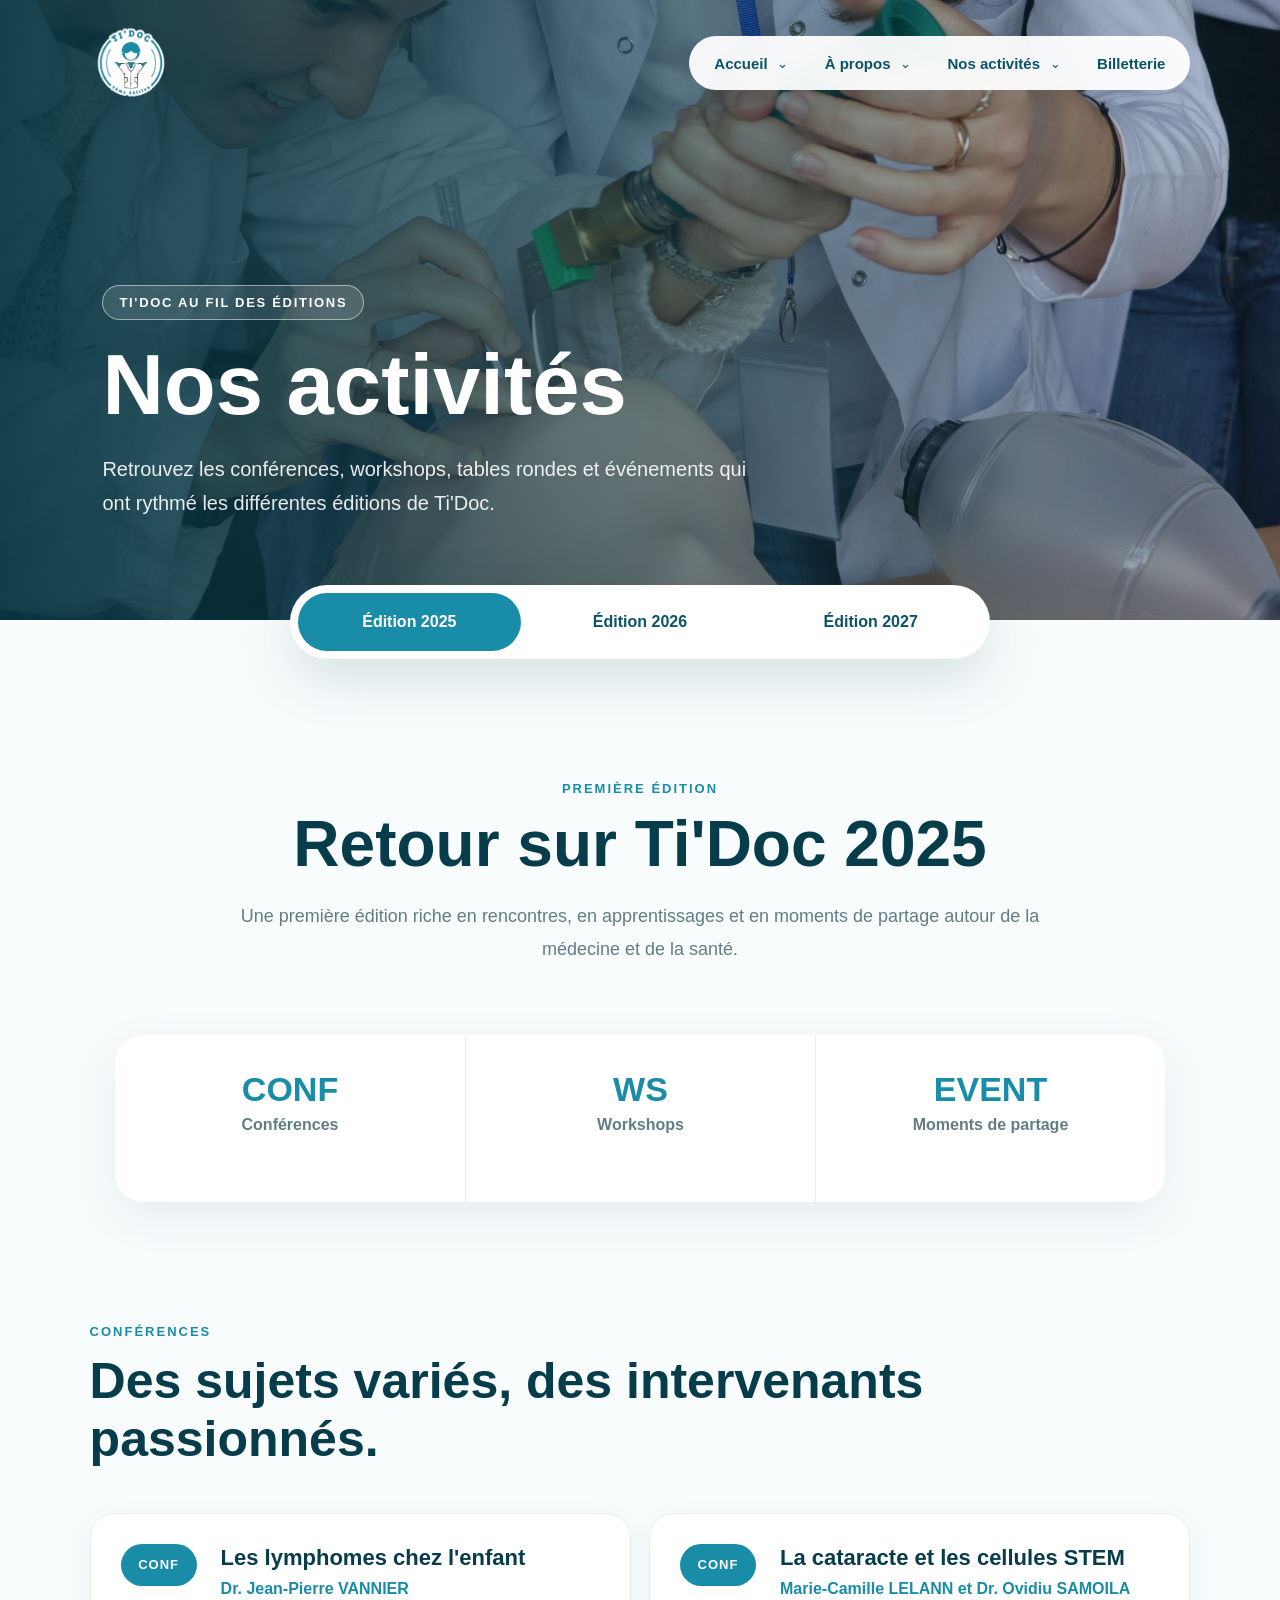
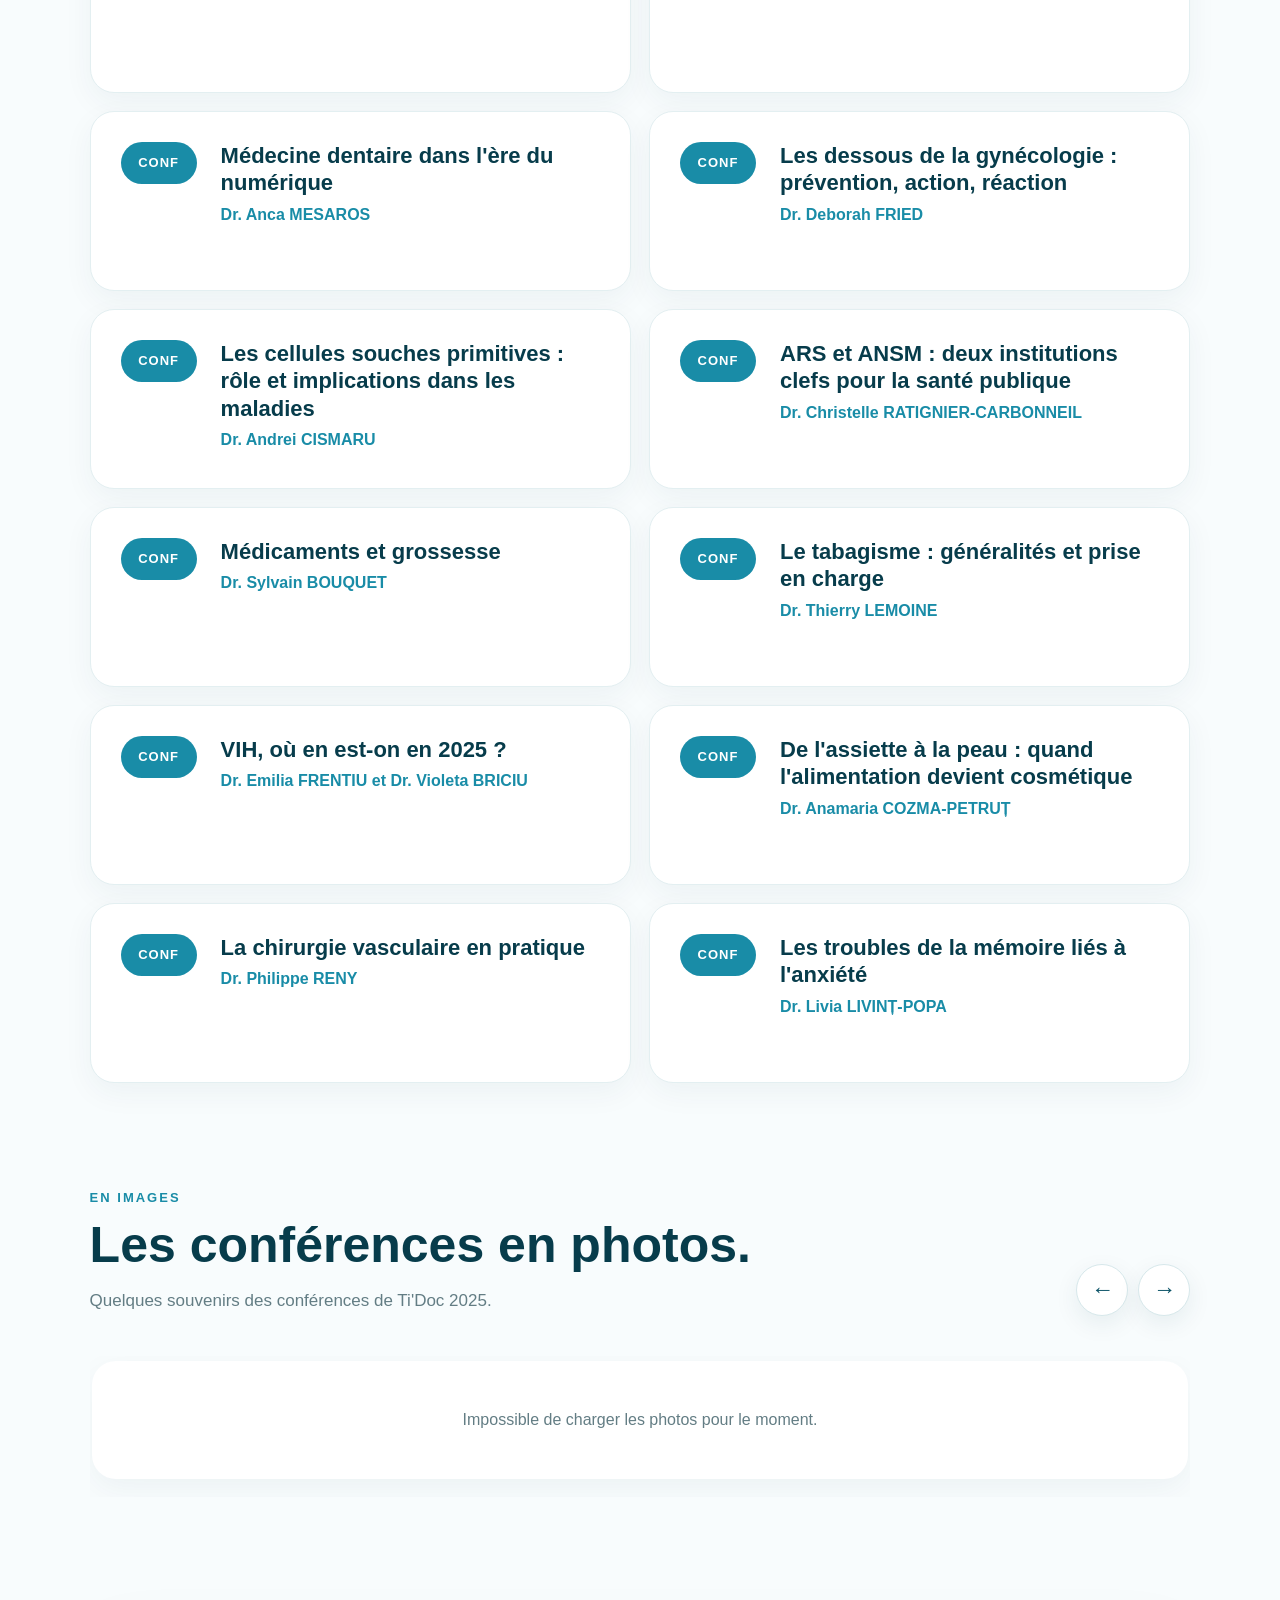
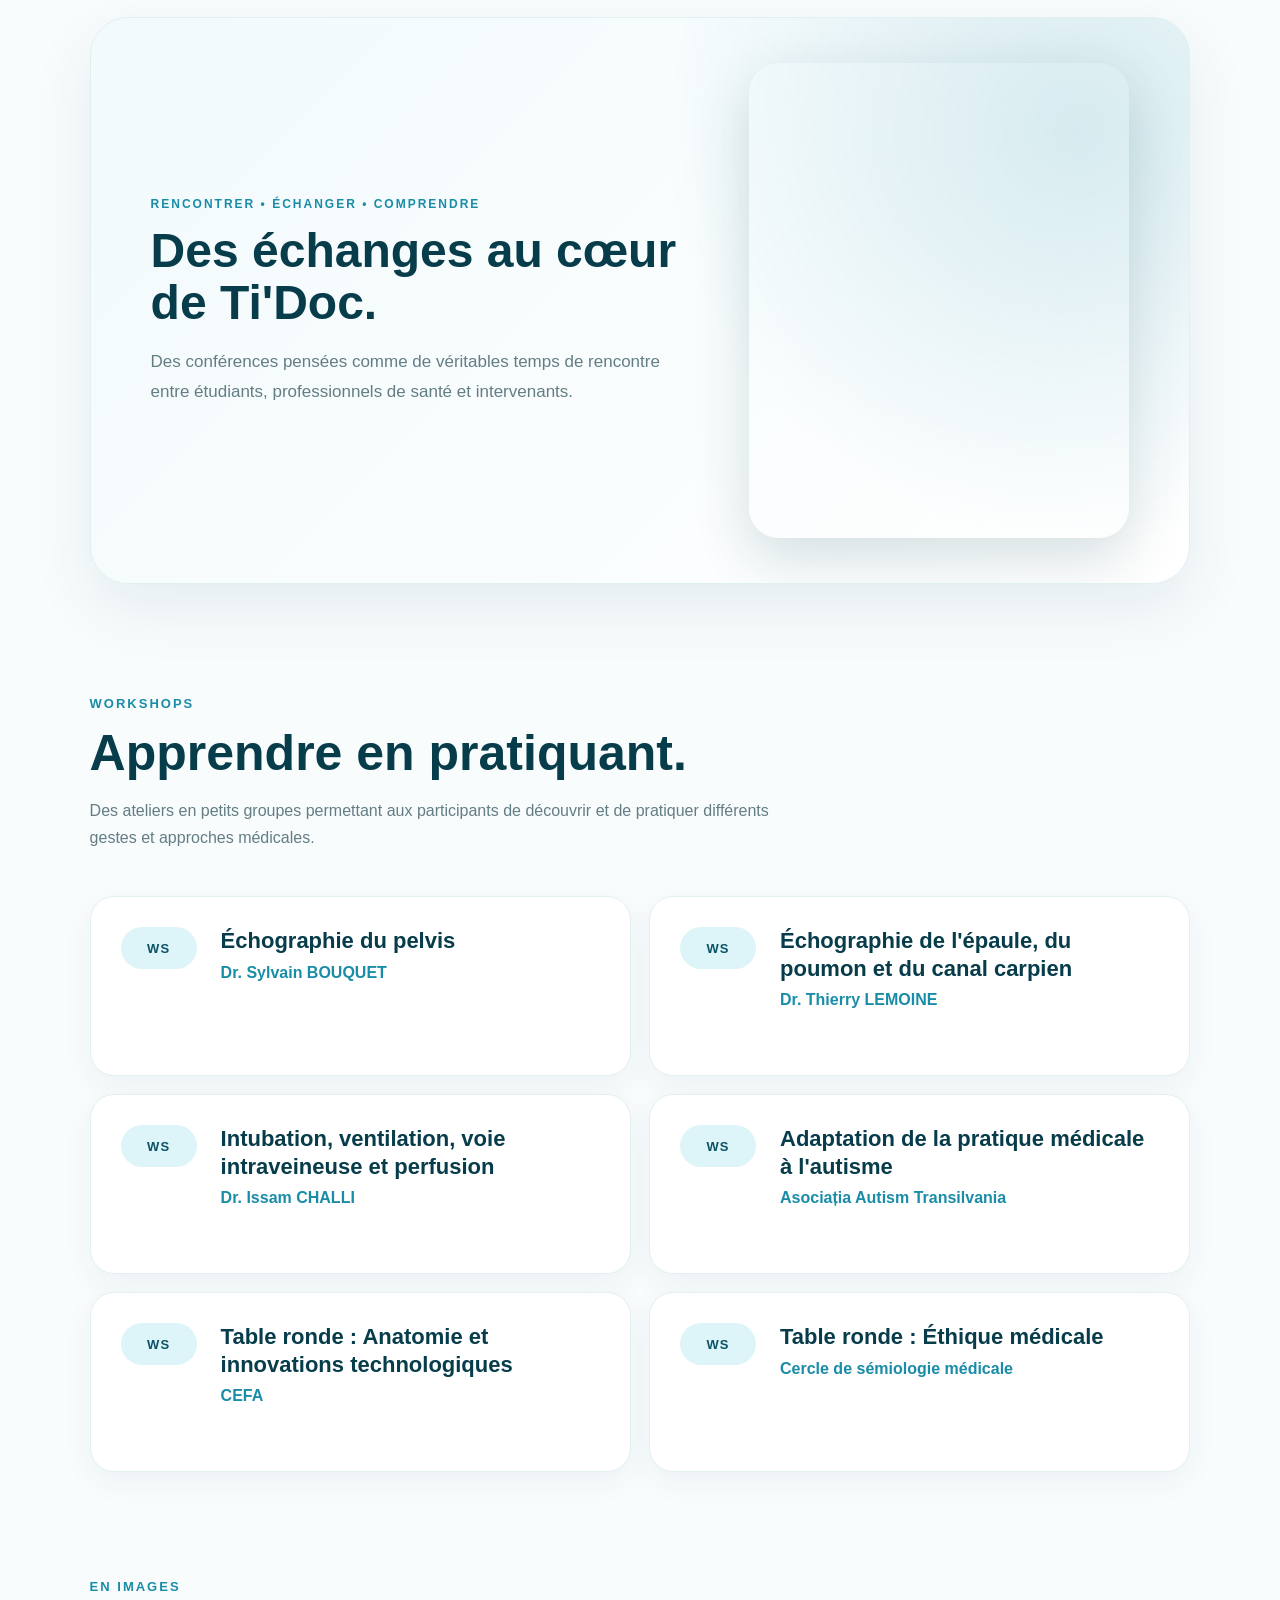
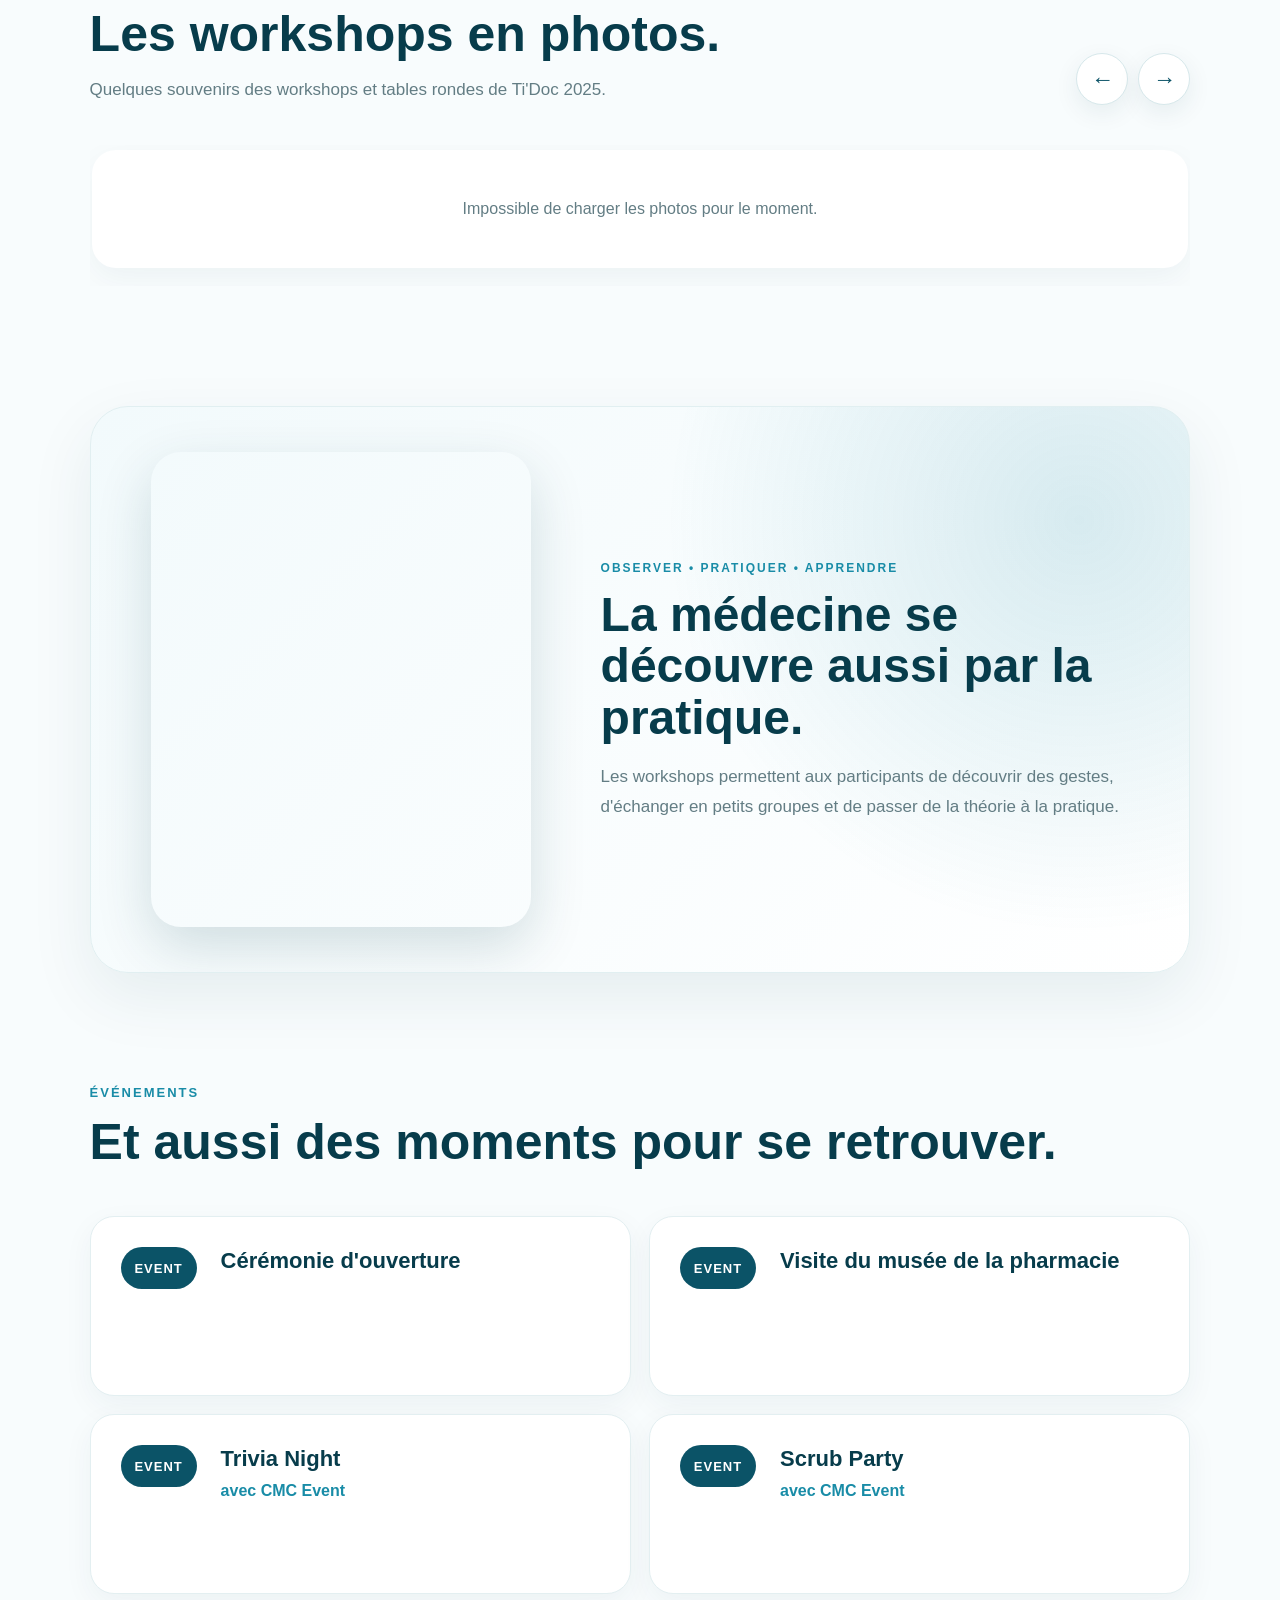
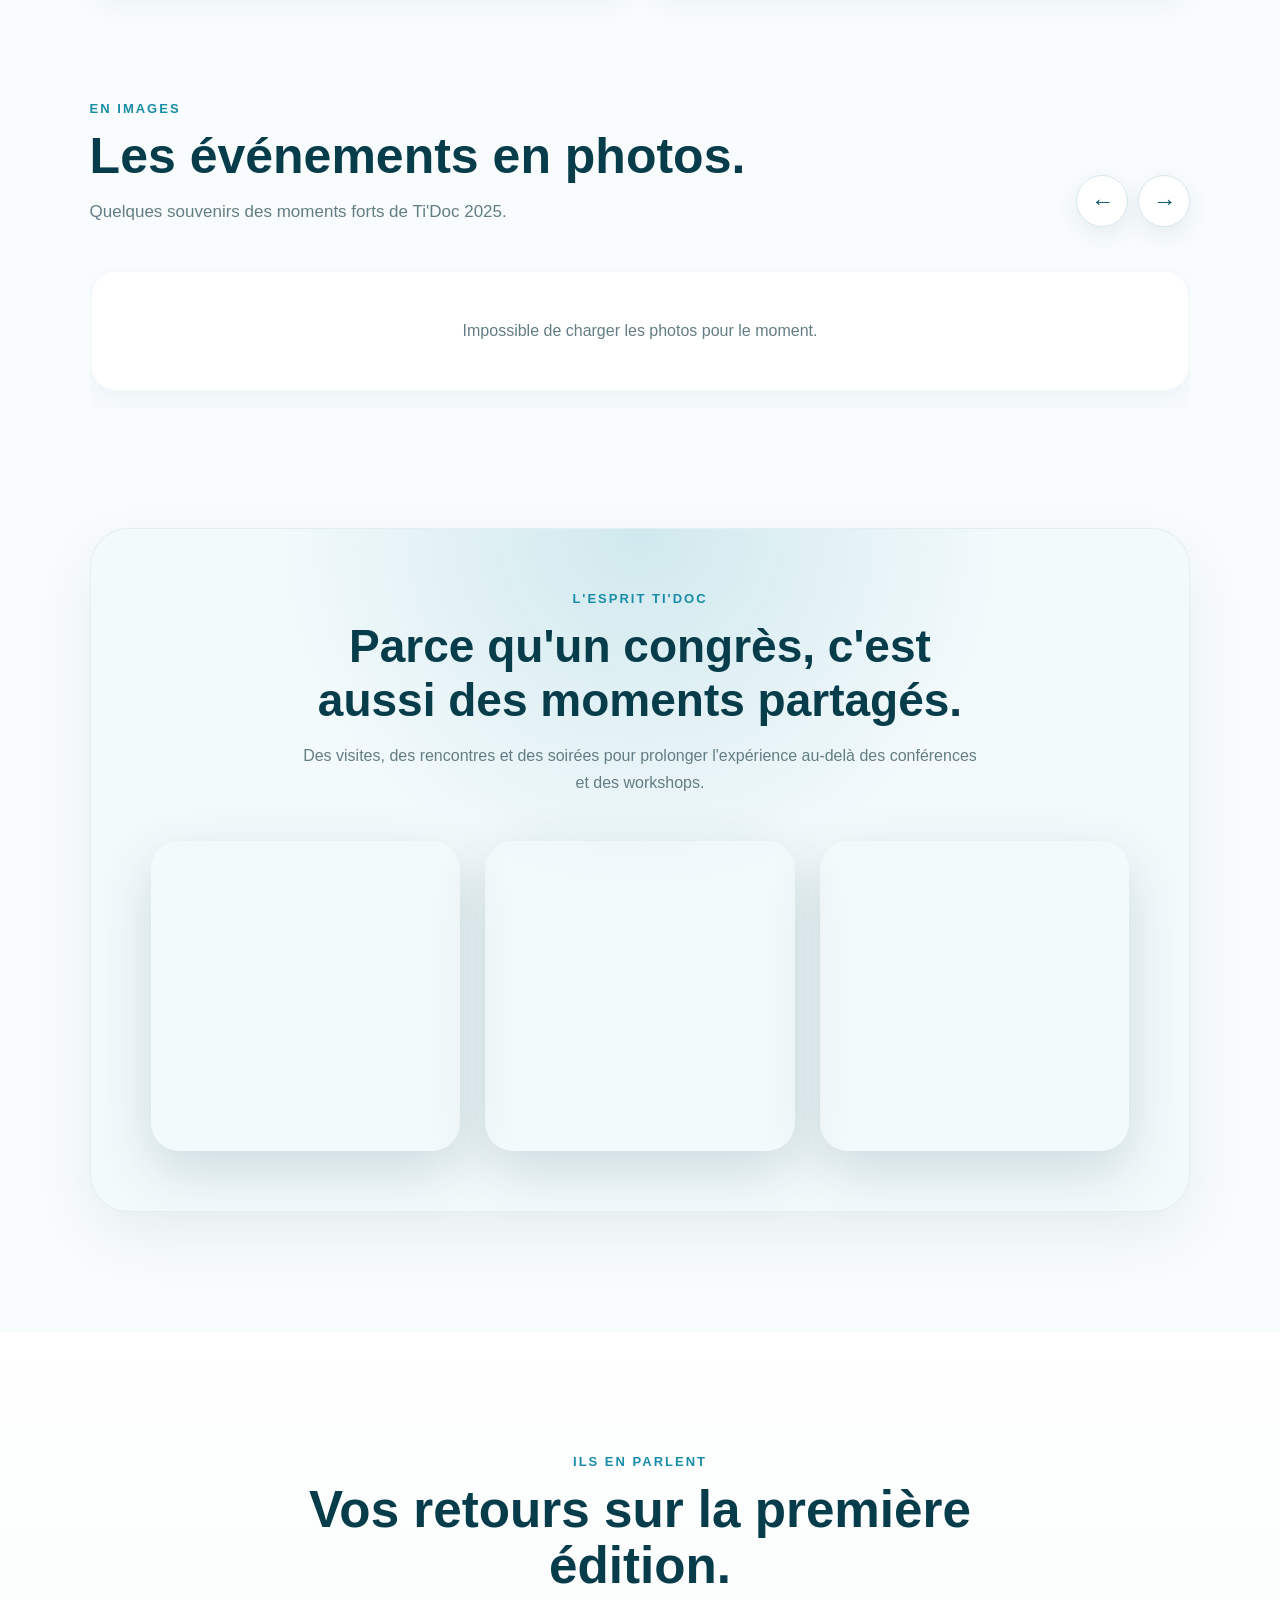
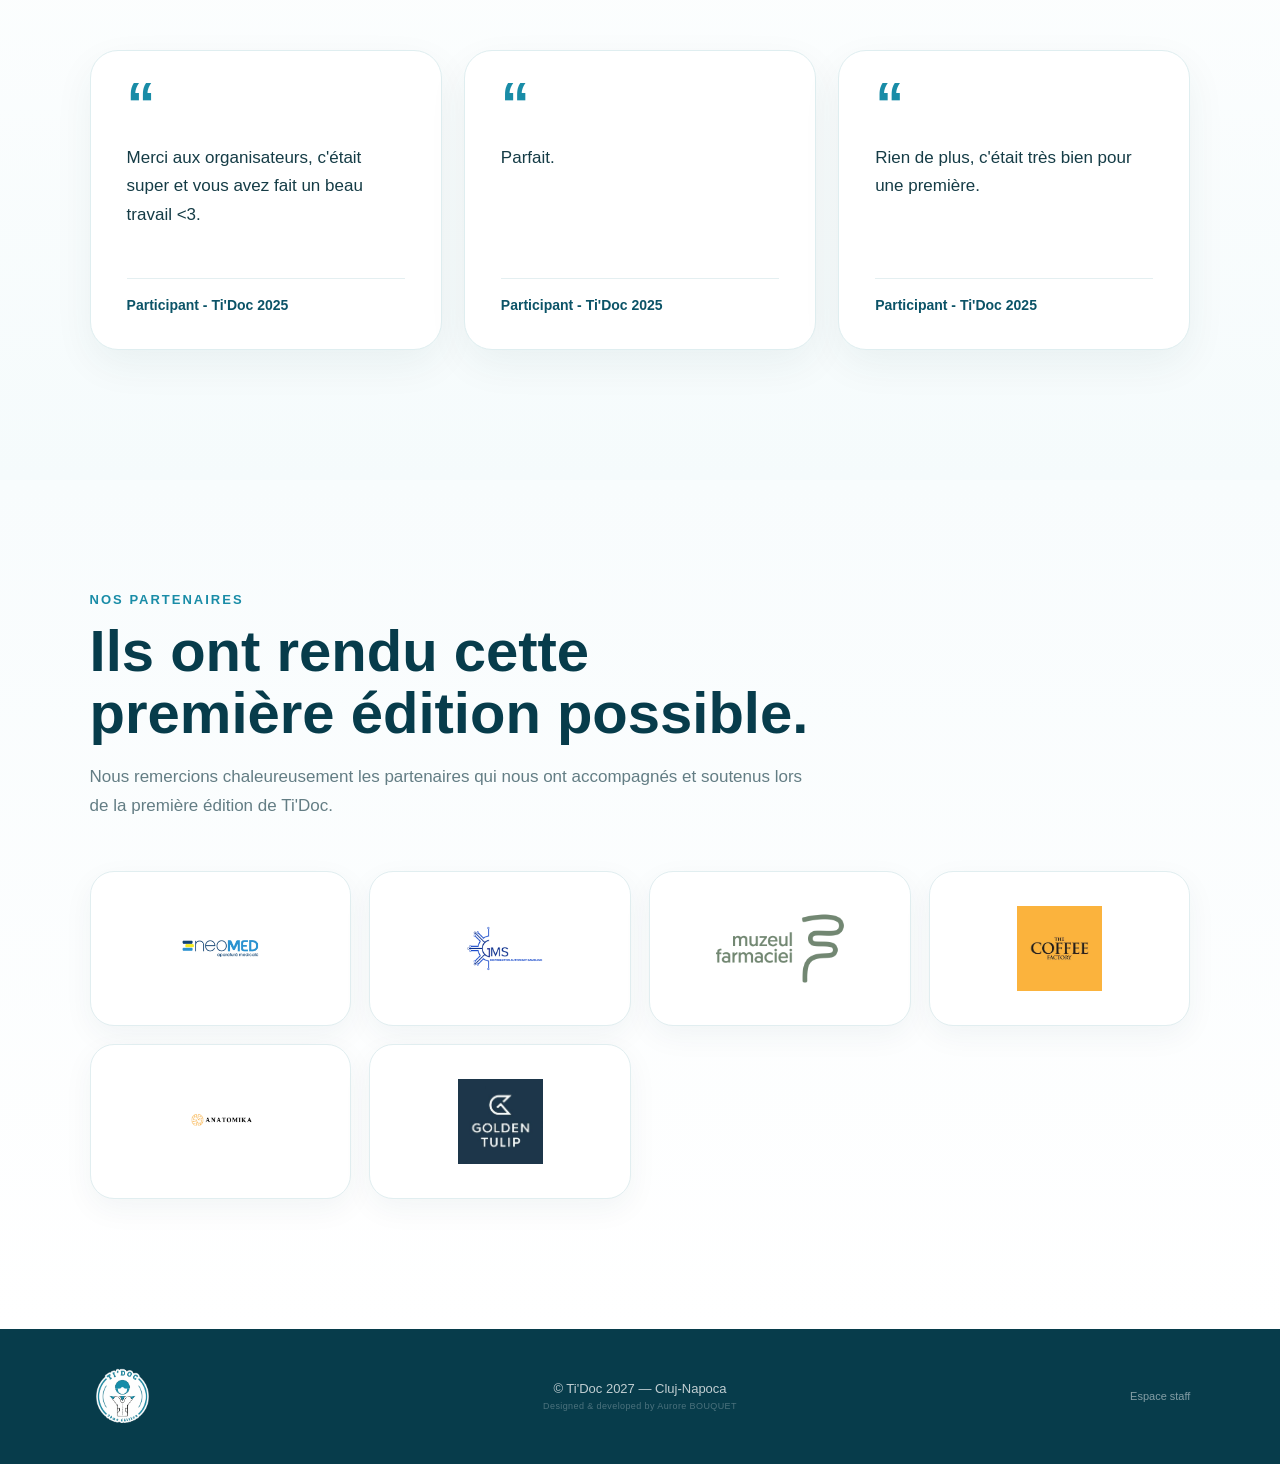
==== commit 245a1855: "Update activites.html" ====
--- a/activites.html
+++ b/activites.html
@@ -15,6 +15,22 @@
 </title>
 
 
+<meta
+  name="description"
+  content="Découvrez le programme Ti'Doc : conférences, workshops, tables rondes et activités du congrès étudiant francophone de santé à Cluj-Napoca."
+>
+
+<meta name="robots" content="index, follow">
+
+<link
+  rel="canonical"
+  href="https://tidoccongres.fr/activites.html"
+>
+
+
+
+<link rel="icon" type="image/png" href="files/logo.png">
+  
 <link
   rel="stylesheet"
   href="header.css"
@@ -3079,7 +3095,7 @@
         </blockquote>
 
         <strong>
-          Naelle El Fassal
+          Participant - Ti'Doc 2025
         </strong>
 
       </div>
@@ -3096,7 +3112,7 @@
         </blockquote>
 
         <strong>
-          Lea Bourgeois
+          Participant - Ti'Doc 2025
         </strong>
 
       </div>
@@ -3114,7 +3130,7 @@
         </blockquote>
 
         <strong>
-          Elise Mesple
+          Participant - Ti'Doc 2025
         </strong>
 
       </div>
@@ -4118,7 +4134,7 @@
         </blockquote>
 
         <strong>
-          Chloé Hamy
+          Participant - Ti'Doc 2026
         </strong>
 
       </div>
@@ -4134,7 +4150,7 @@
         </blockquote>
 
         <strong>
-          Inès Vieira
+          Participant - Ti'Doc 2026
         </strong>
 
       </div>
@@ -4152,7 +4168,7 @@
         </blockquote>
 
         <strong>
-          Emmanuel Hazard
+          Intervenant - Ti'Doc 2026
         </strong>
 
       </div>
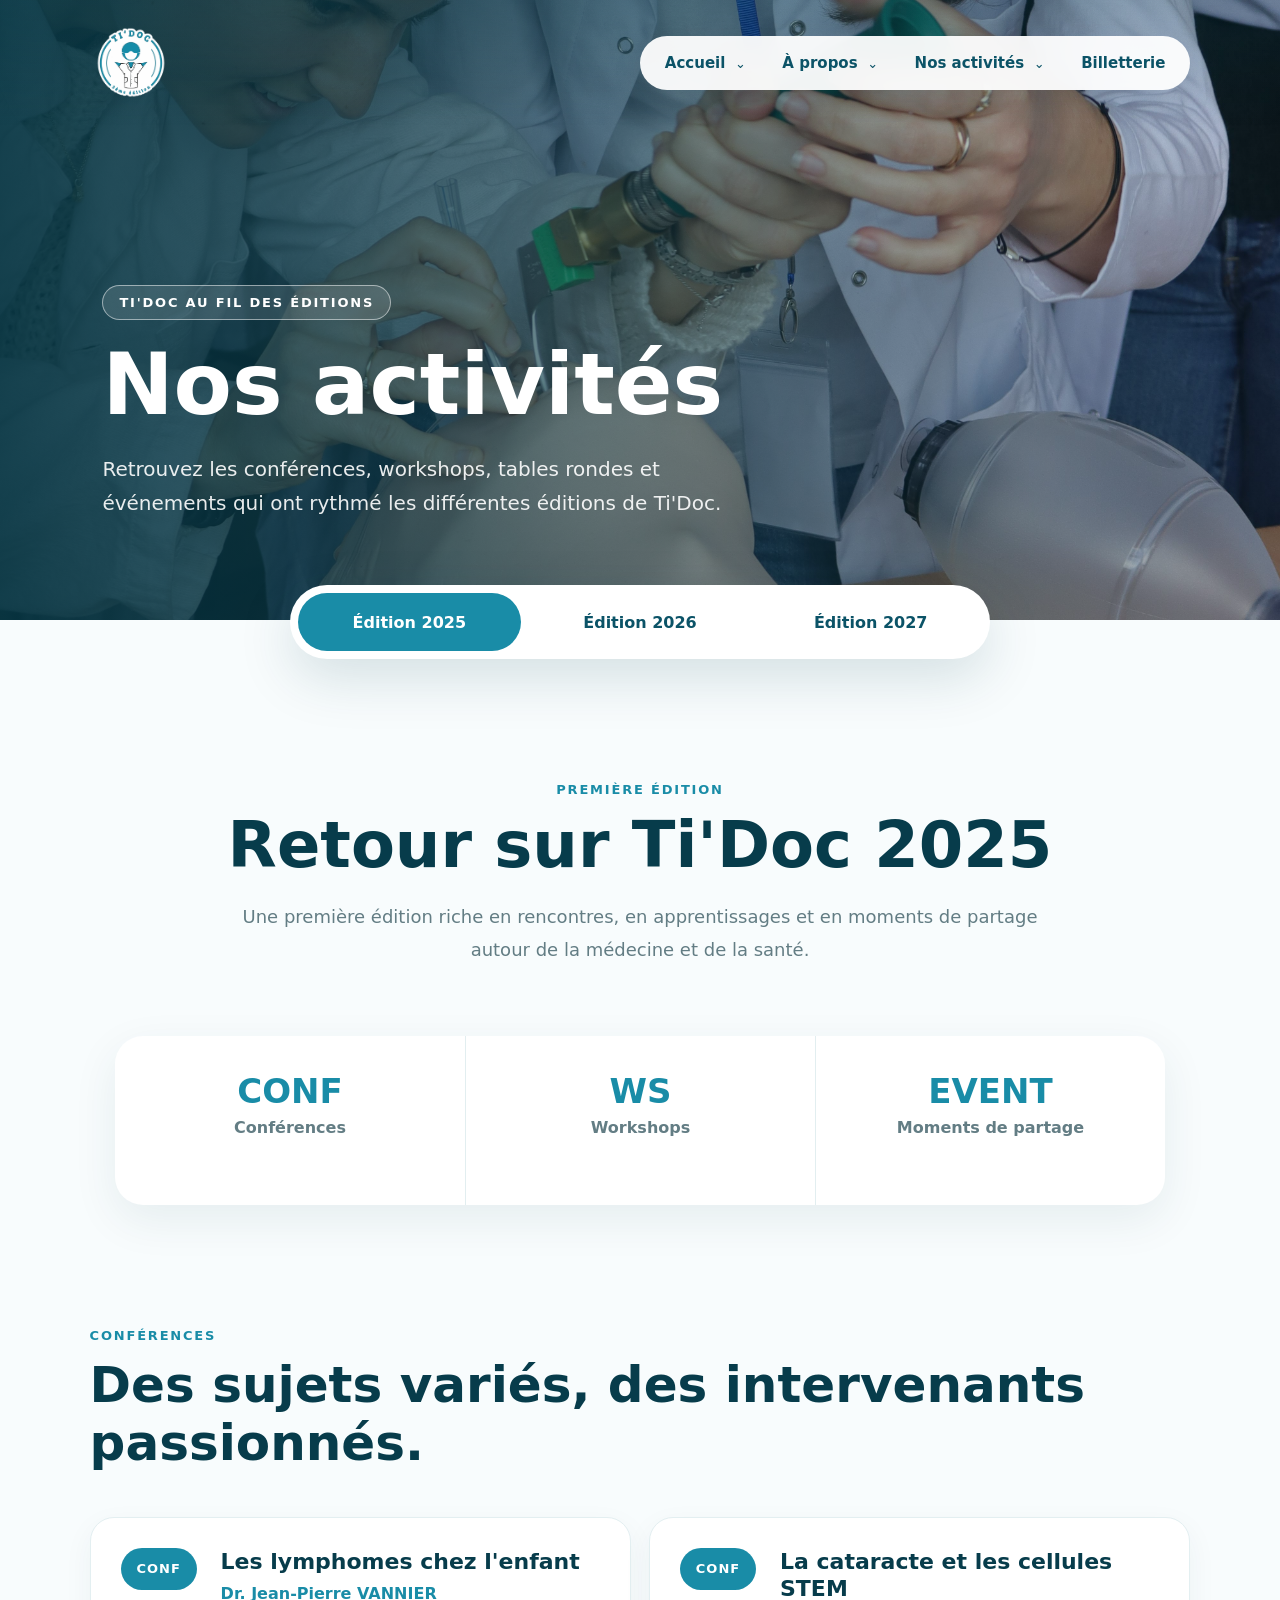
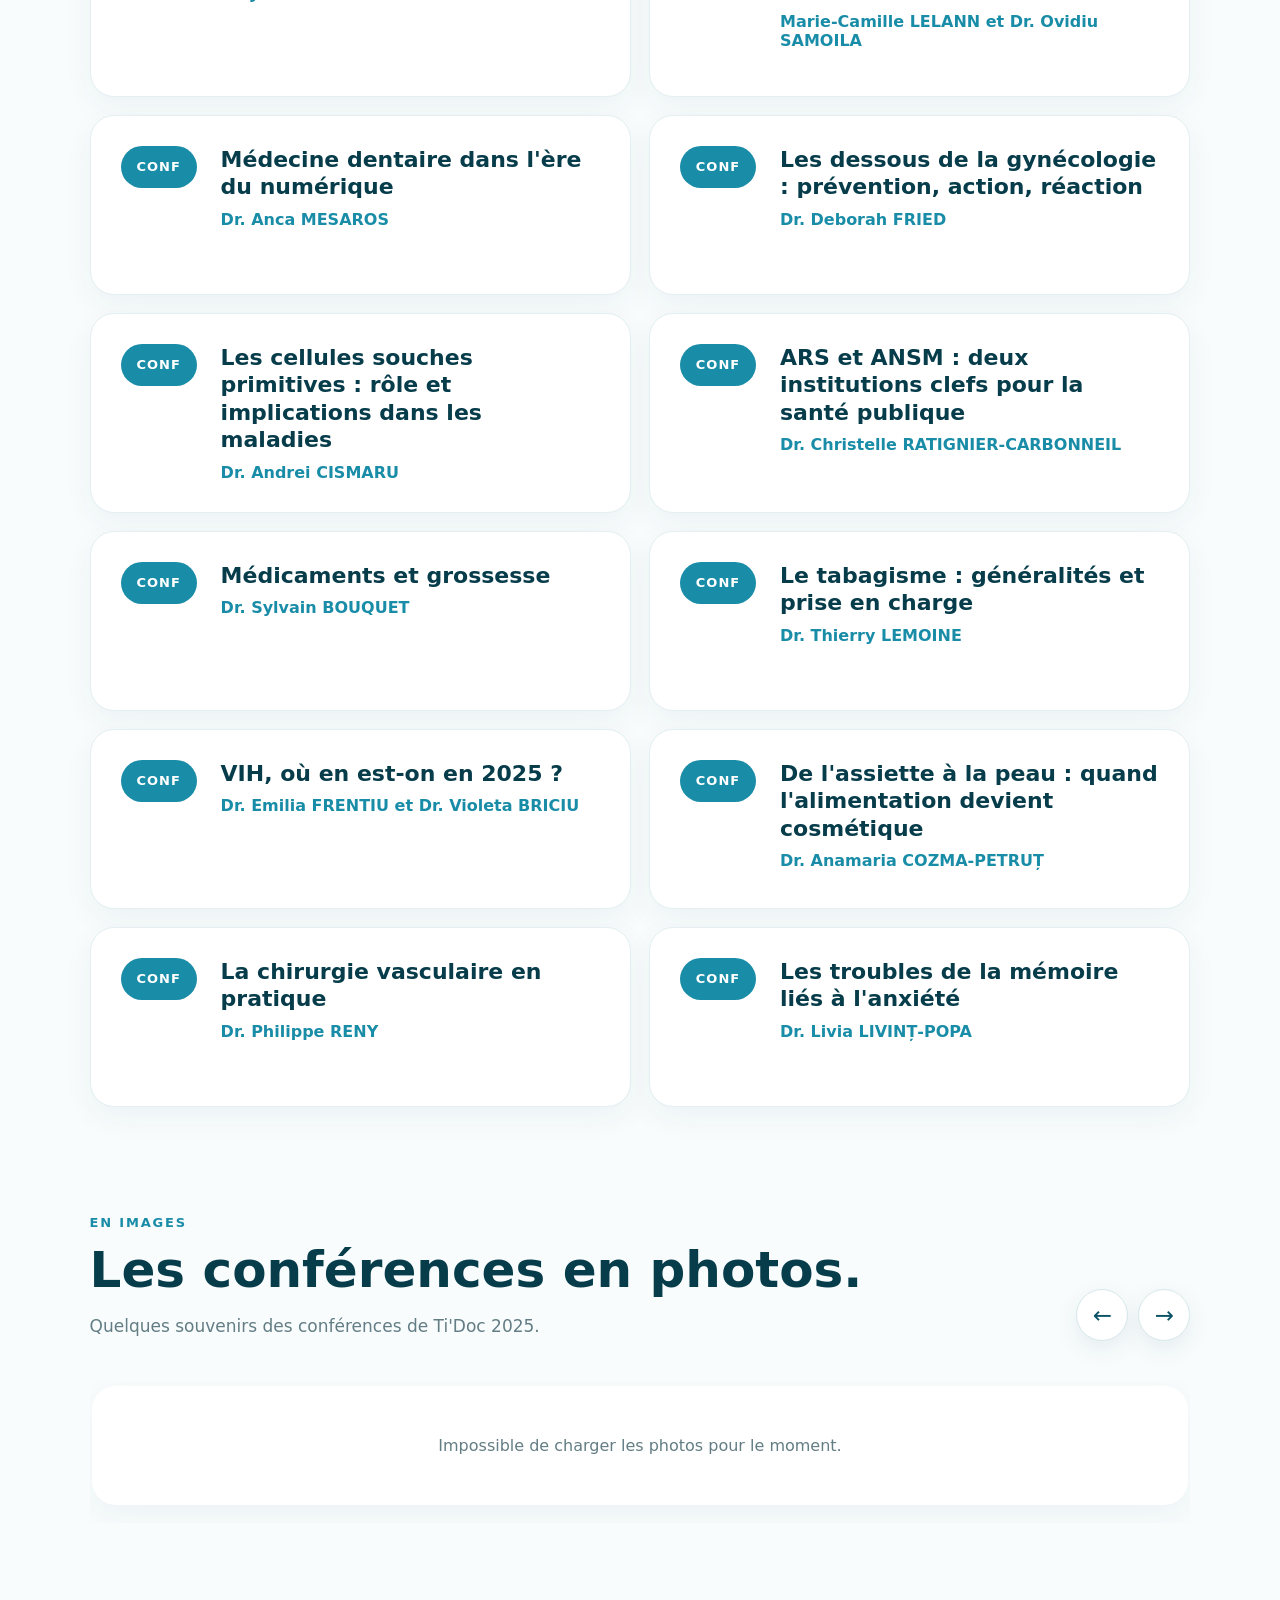
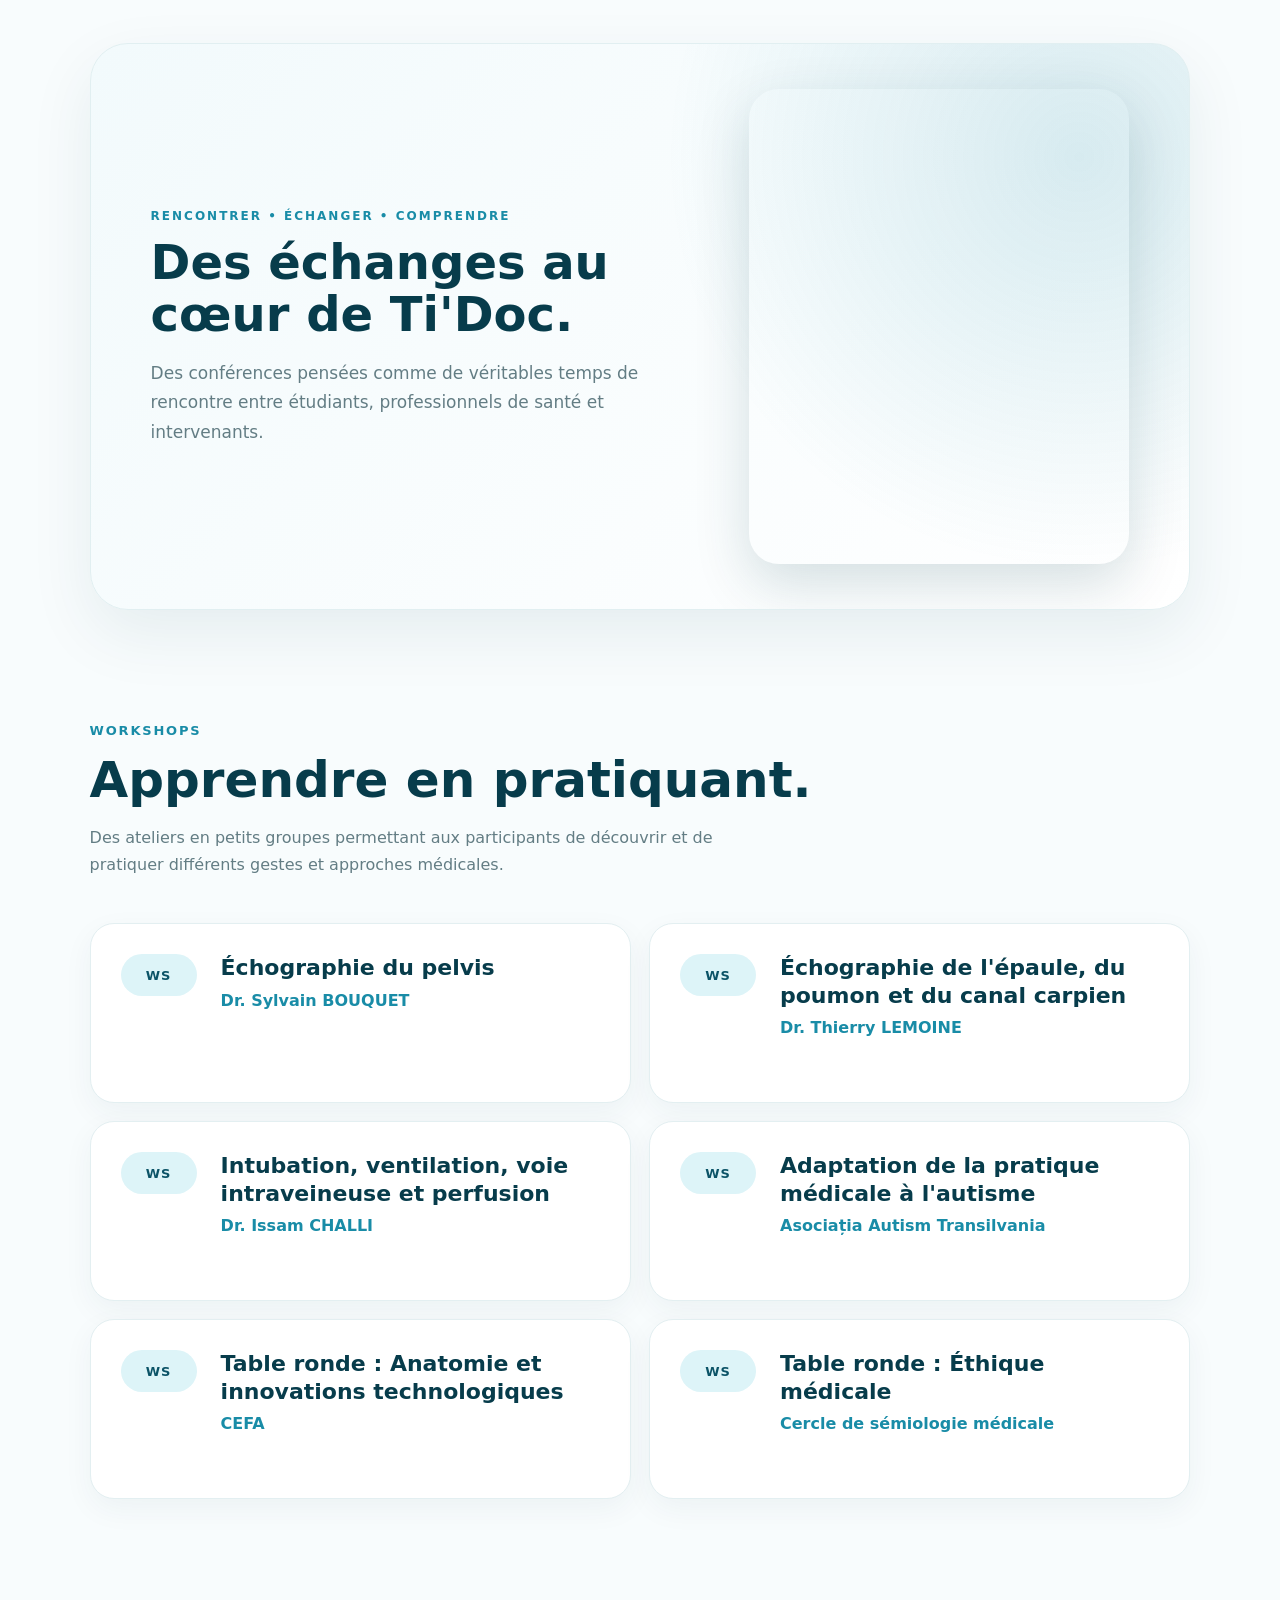
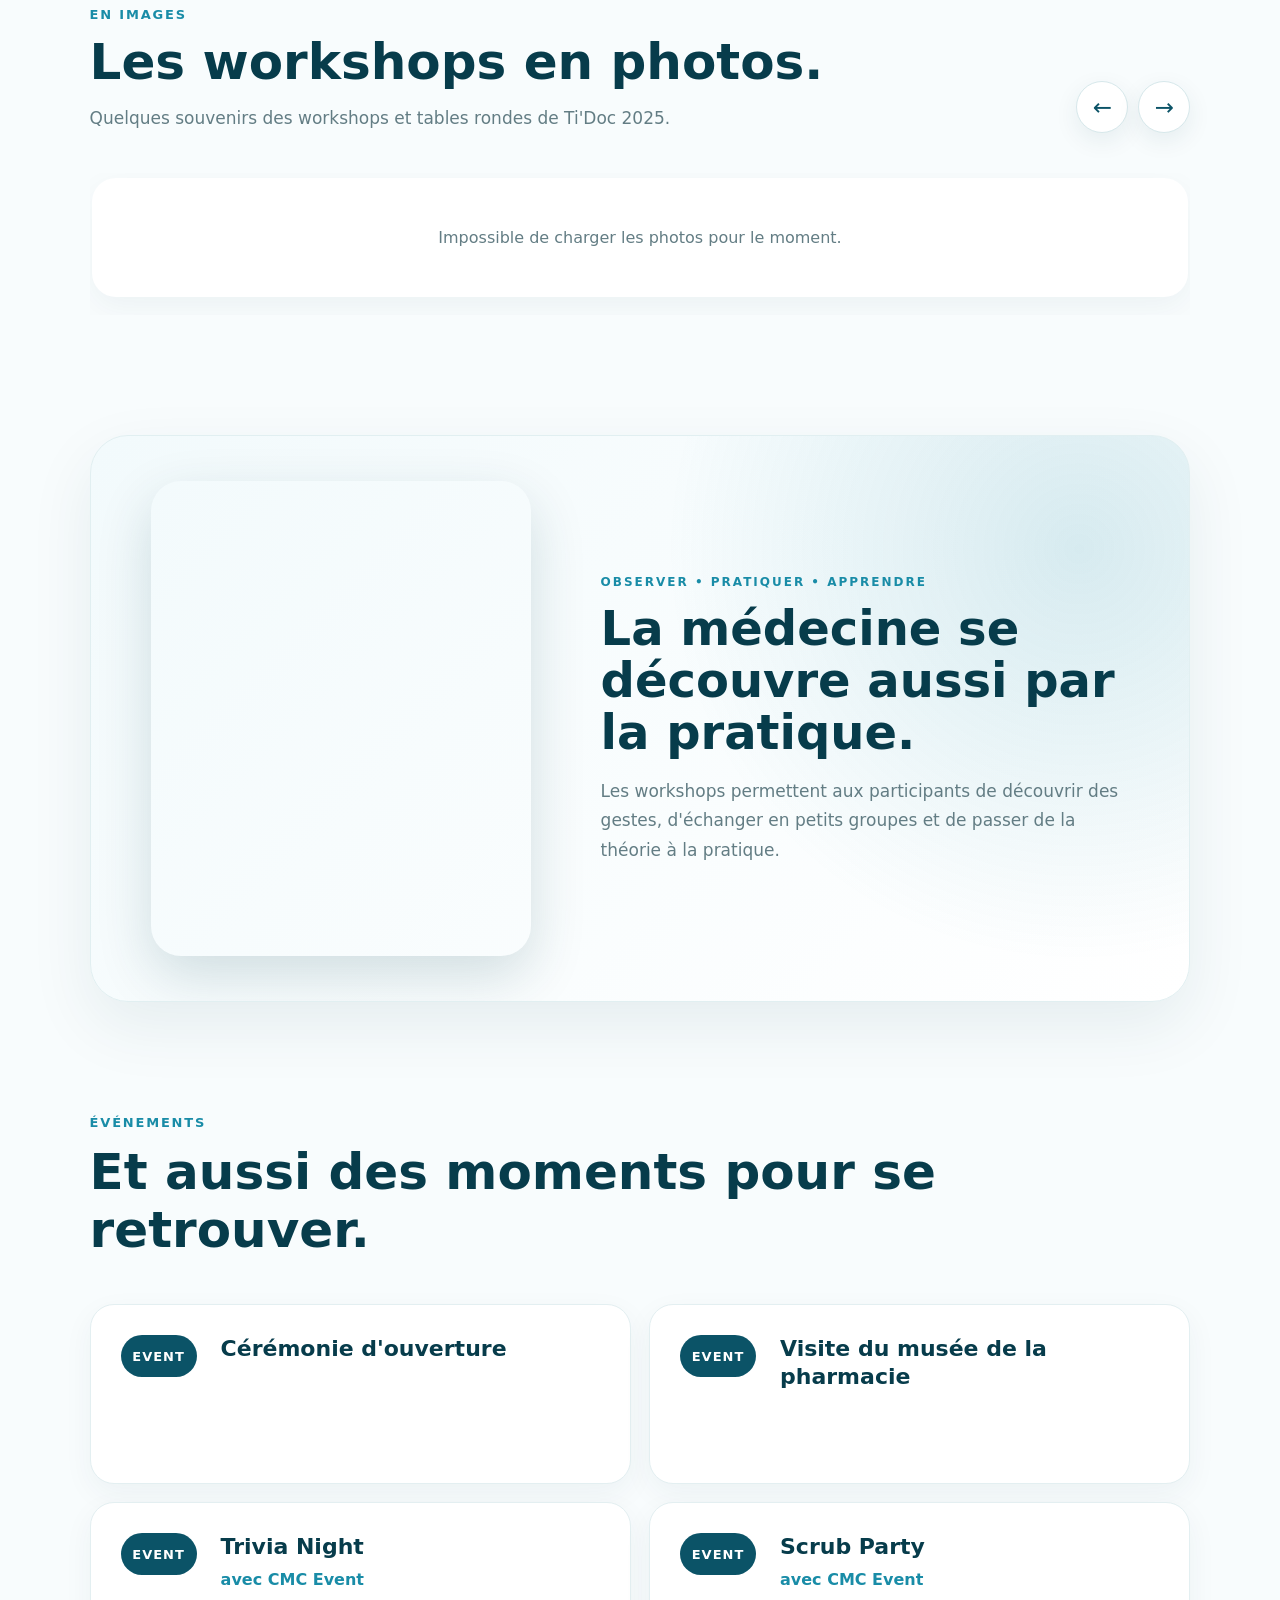
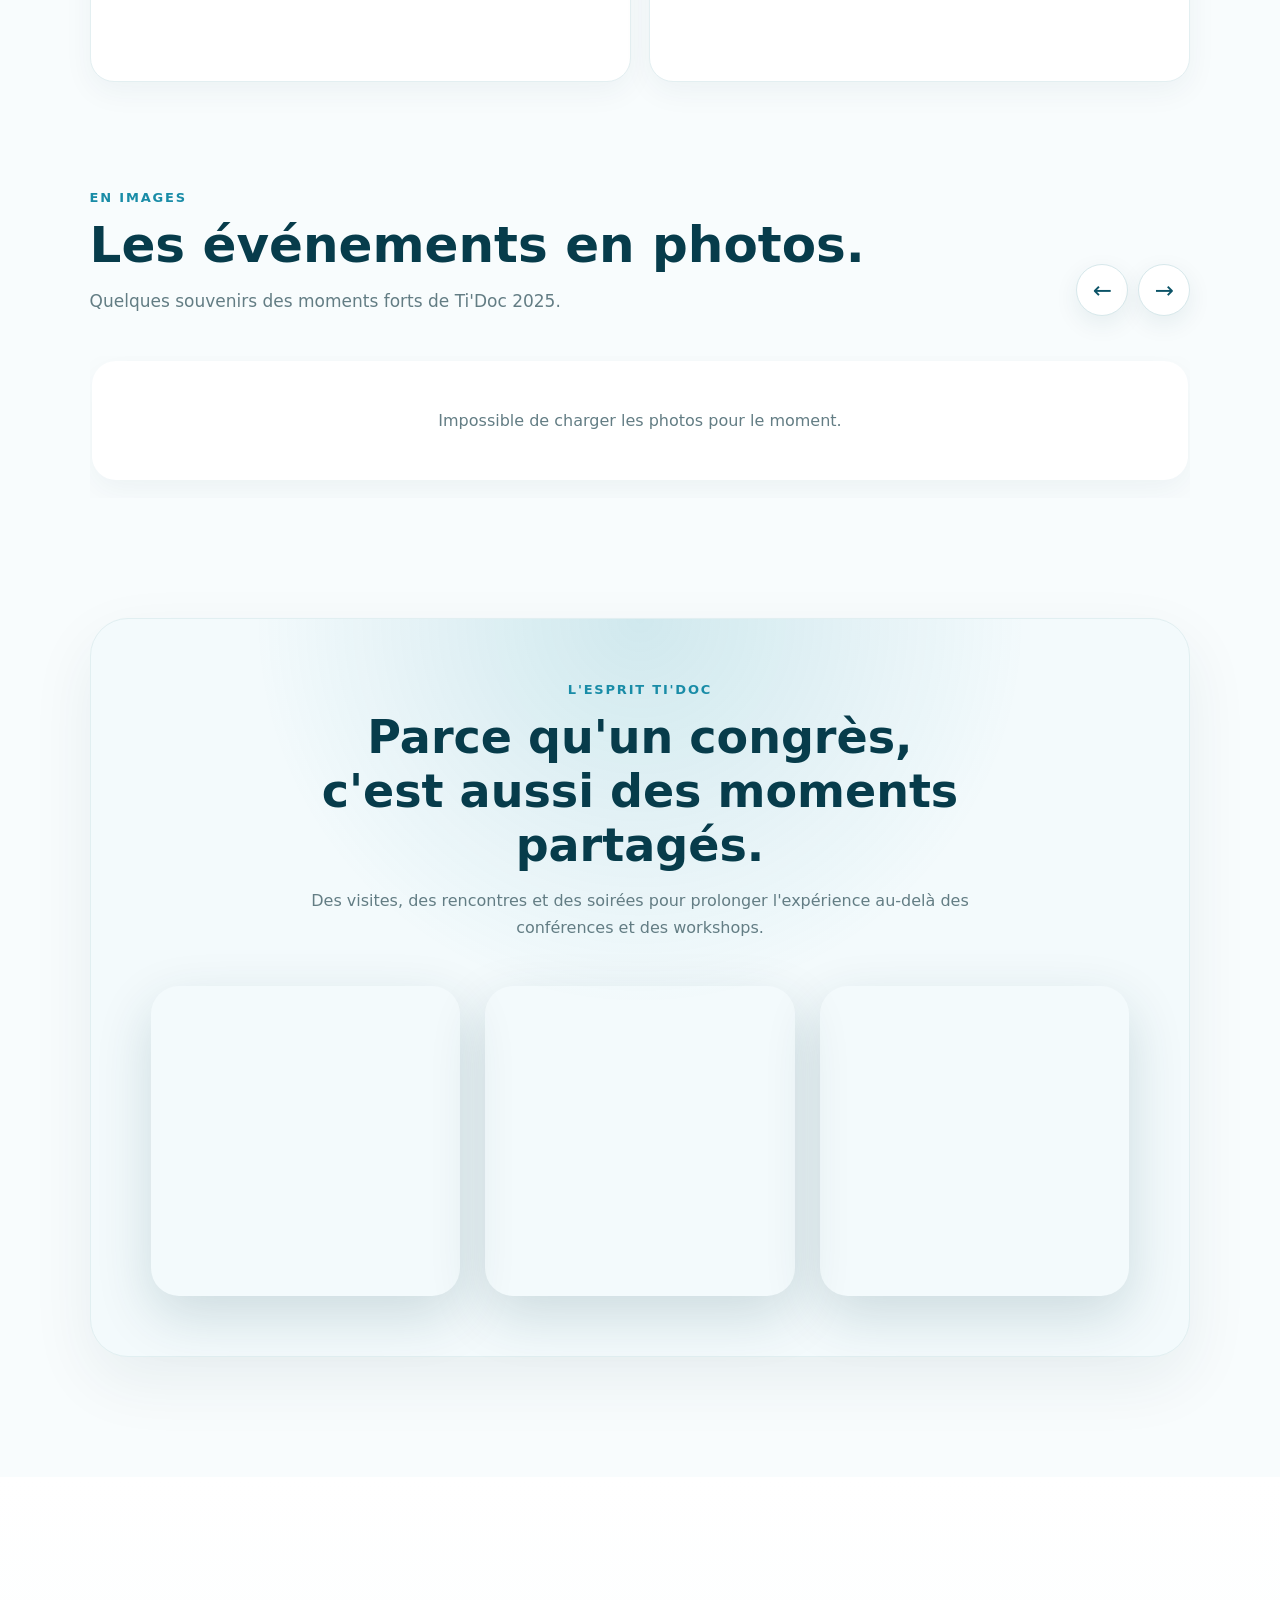
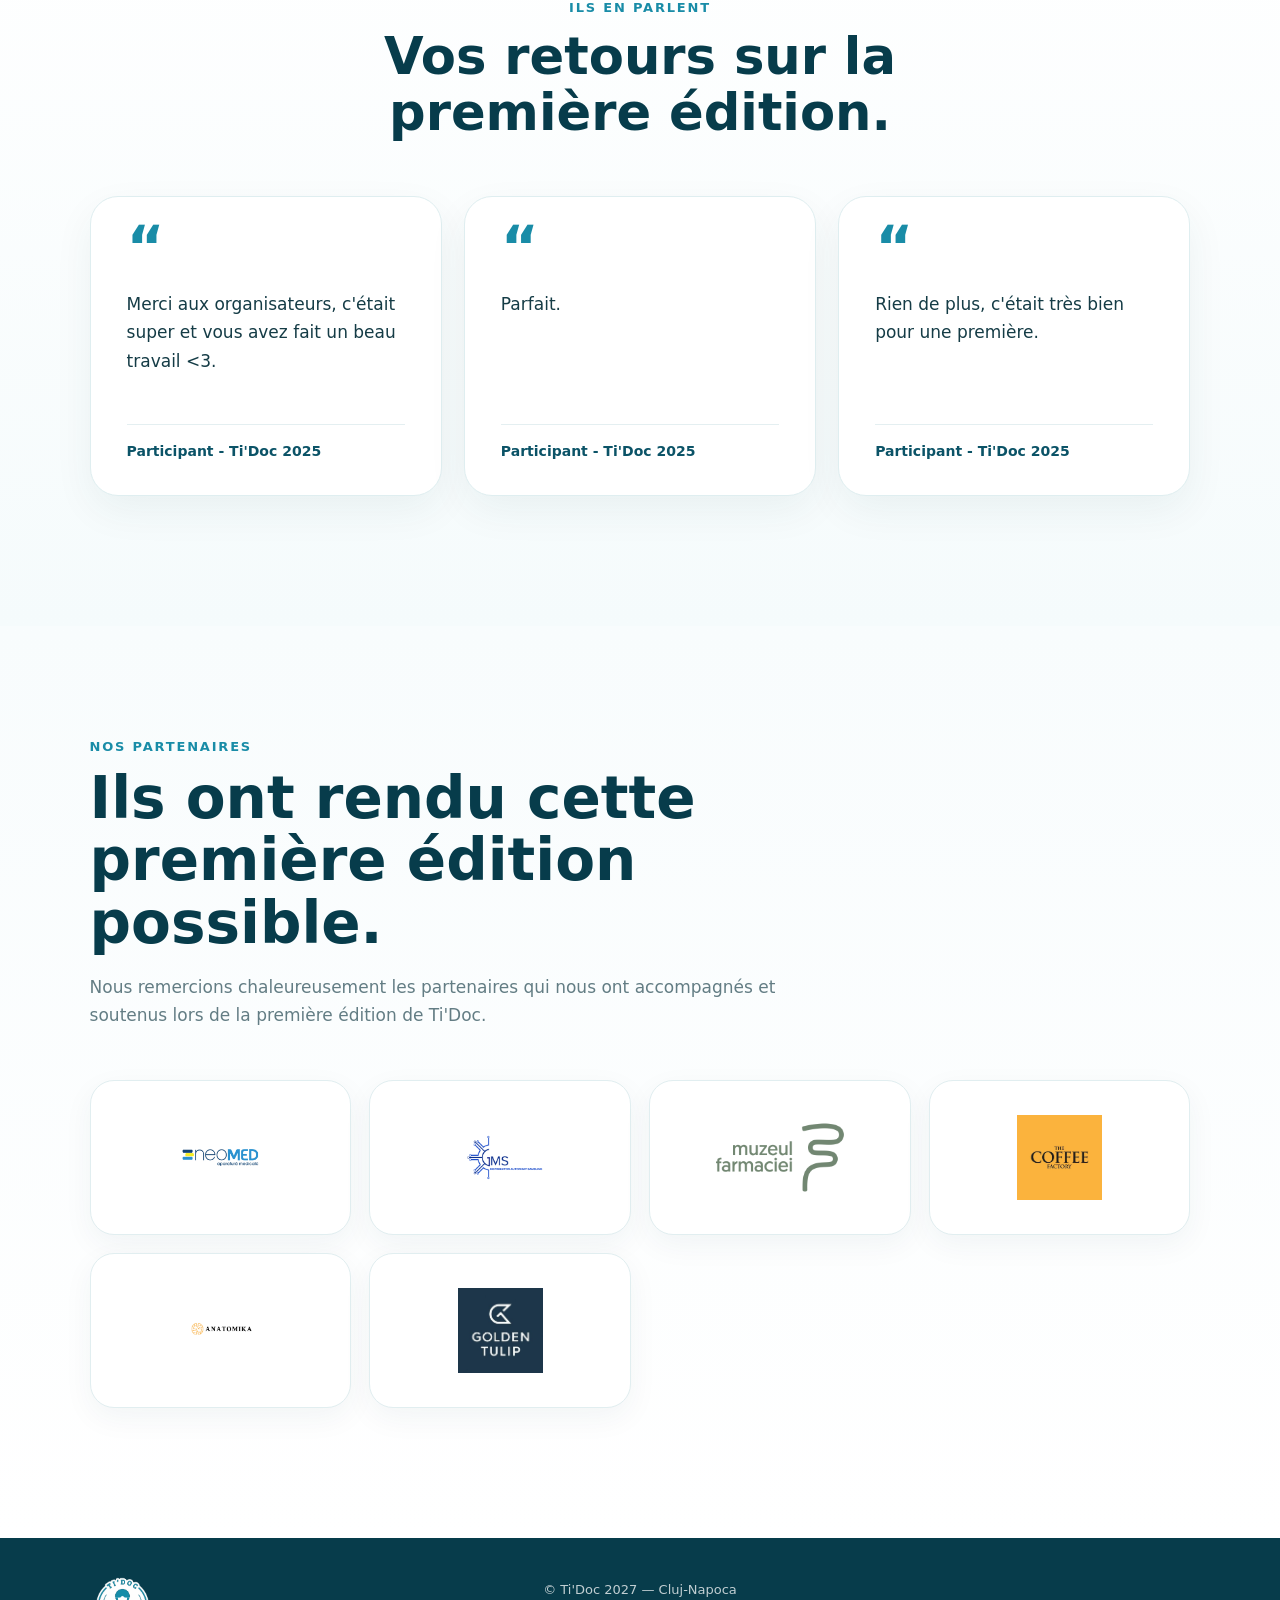
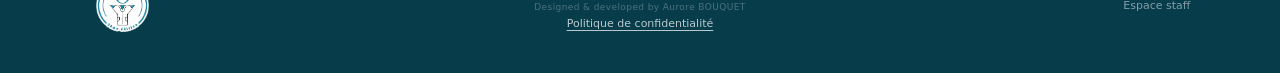
==== commit 2cf9c346: "Mise à jour du site TiDoc" ====
--- a/activites.html
+++ b/activites.html
@@ -39,7 +39,8 @@
 <link
   rel="stylesheet"
   href="footer.css"
->  
+>
+
   
 <style>
   
@@ -2182,6 +2183,7 @@
 
 </style>
 
+<link rel="stylesheet" href="theme.css">
 </head>
 
 <body>
--- a/header.css
+++ b/header.css
@@ -24,9 +24,8 @@
 
   padding:22px 7%;
 
-  background:transparent;
-}
-
+  background:linear-gradient(180deg,rgba(7,60,75,.18),transparent);
+}
 
 /* =====================================================
    LOGO
@@ -73,9 +72,126 @@
   white-space:nowrap;
 }
 
+.menu-toggle{
+  display:none;
+}
+
 
 nav a{
   text-decoration:none;
+}
+
+/* =====================================================
+   NAVIGATION MOBILE UNIFIÉE
+===================================================== */
+
+@media(max-width:650px){
+  header{
+    align-items:center;
+    background:rgba(7,60,75,.18);
+  }
+
+  .menu-toggle{
+    width:44px;
+    height:44px;
+    display:flex;
+    flex-direction:column;
+    justify-content:center;
+    align-items:center;
+    gap:5px;
+    margin-left:auto;
+    border:1px solid rgba(255,255,255,.45);
+    border-radius:14px;
+    background:rgba(255,255,255,.94);
+    color:var(--blue-dark);
+    cursor:pointer;
+    box-shadow:0 8px 25px rgba(7,60,75,.14);
+  }
+
+  .menu-toggle span{
+    width:19px;
+    height:2px;
+    border-radius:5px;
+    background:currentColor;
+    transition:transform .2s ease,opacity .2s ease;
+  }
+
+  .menu-toggle[aria-expanded="true"] span:nth-child(1){ transform:translateY(7px) rotate(45deg); }
+  .menu-toggle[aria-expanded="true"] span:nth-child(2){ opacity:0; }
+  .menu-toggle[aria-expanded="true"] span:nth-child(3){ transform:translateY(-7px) rotate(-45deg); }
+
+  header nav{
+    position:absolute;
+    top:calc(100% + 10px);
+    left:4%;
+    right:4%;
+    display:grid;
+    gap:4px;
+    padding:10px;
+    border:1px solid rgba(25,140,167,.14);
+    border-radius:22px;
+    background:rgba(255,255,255,.98);
+    box-shadow:0 22px 50px rgba(7,60,75,.18);
+    opacity:0;
+    visibility:hidden;
+    pointer-events:none;
+    transform:translateY(-8px);
+    transition:opacity .2s ease,visibility .2s ease,transform .2s ease;
+  }
+
+  header nav.open{
+    opacity:1;
+    visibility:visible;
+    pointer-events:auto;
+    transform:translateY(0);
+  }
+
+  header nav > .nav-dropdown,
+  header nav > .nav-main-link{ width:100%; }
+
+  header nav > .nav-main-link,
+  header .nav-main-row{
+    min-height:44px;
+    padding:0 12px;
+    border-radius:12px;
+  }
+
+  header nav > .nav-main-link:hover,
+  header .nav-main-row:hover{ background:var(--blue-light); }
+
+  header .nav-main-link{ font-size:14px; }
+  header .nav-main-row{ justify-content:space-between; gap:8px; }
+  header .nav-dropdown-toggle{ width:30px; height:30px; }
+  header .nav-chevron{ font-size:13px; }
+
+  header .nav-dropdown-menu{
+    position:static;
+    min-width:0;
+    margin:0 8px 6px;
+    padding:4px;
+    border:0;
+    border-radius:14px;
+    background:var(--blue-light);
+    box-shadow:none;
+    transform:none;
+  }
+
+  header .nav-dropdown-menu::before{ display:none; }
+  header .nav-dropdown-menu a{ padding:10px 12px; font-size:13px; border-radius:10px; }
+
+  header nav .nav-dropdown:hover .nav-dropdown-menu{
+    opacity:0;
+    visibility:hidden;
+    pointer-events:none;
+    transform:none;
+  }
+
+  header nav .nav-dropdown.open .nav-dropdown-menu{
+    opacity:1;
+    visibility:visible;
+    pointer-events:auto;
+    transform:none;
+  }
 }
 
 
@@ -389,6 +505,12 @@
 
 }
 
+/* Priorité finale pour la navigation mobile unifiée. */
+@media(max-width:650px){
+  header{ align-items:center; }
+  header nav{ display:grid; }
+}
+
 
 /* =====================================================
    MOBILE
@@ -469,4 +591,3 @@
   }
 
 }
-
--- a/footer.css
+++ b/footer.css
@@ -82,6 +82,23 @@
 
 }
 
+.privacy-link{
+
+  color:
+    rgba(255,255,255,.72);
+
+  font-size:11px;
+  text-decoration:underline;
+  text-underline-offset:3px;
+
+}
+
+.privacy-link:hover{
+
+  color:white;
+
+}
+
 
 /* =====================================================
    ESPACE STAFF
--- a/theme.css
+++ b/theme.css
@@ -0,0 +1,34 @@
+/* Ti'Doc — base visuelle commune */
+:root{
+  --surface:#fff;
+  --surface-soft:#f4fafb;
+  --line:rgba(7,60,75,.12);
+  --shadow-soft:0 18px 55px rgba(7,60,75,.10);
+  --radius-lg:28px;
+  --radius-md:18px;
+}
+
+html{ background:var(--surface-soft); }
+
+body{
+  font-family:Inter,ui-sans-serif,system-ui,-apple-system,BlinkMacSystemFont,"Segoe UI",sans-serif;
+  text-rendering:optimizeLegibility;
+}
+
+::selection{ color:#fff; background:var(--blue); }
+a,button,input,select,textarea{ -webkit-tap-highlight-color:transparent; }
+a:focus-visible,button:focus-visible,input:focus-visible,select:focus-visible,textarea:focus-visible{
+  outline:3px solid rgba(25,140,167,.42);
+  outline-offset:4px;
+}
+button,input,select,textarea{ font:inherit; }
+.section-tag,.hero-tag,.privacy-tag,.page-tag{ letter-spacing:1.8px; }
+.btn,.staff-button,.pack-button,.privacy-more{
+  transition:transform .22s ease,box-shadow .22s ease,background-color .22s ease,border-color .22s ease;
+}
+.btn:hover,.staff-button:hover,.pack-button:hover,.privacy-more:hover{
+  box-shadow:0 12px 28px rgba(7,60,75,.14);
+}
+@media(max-width:650px){
+  .hero,.team-hero,.about-hero,.privacy-hero,.page-heading{ padding-top:135px; }
+}
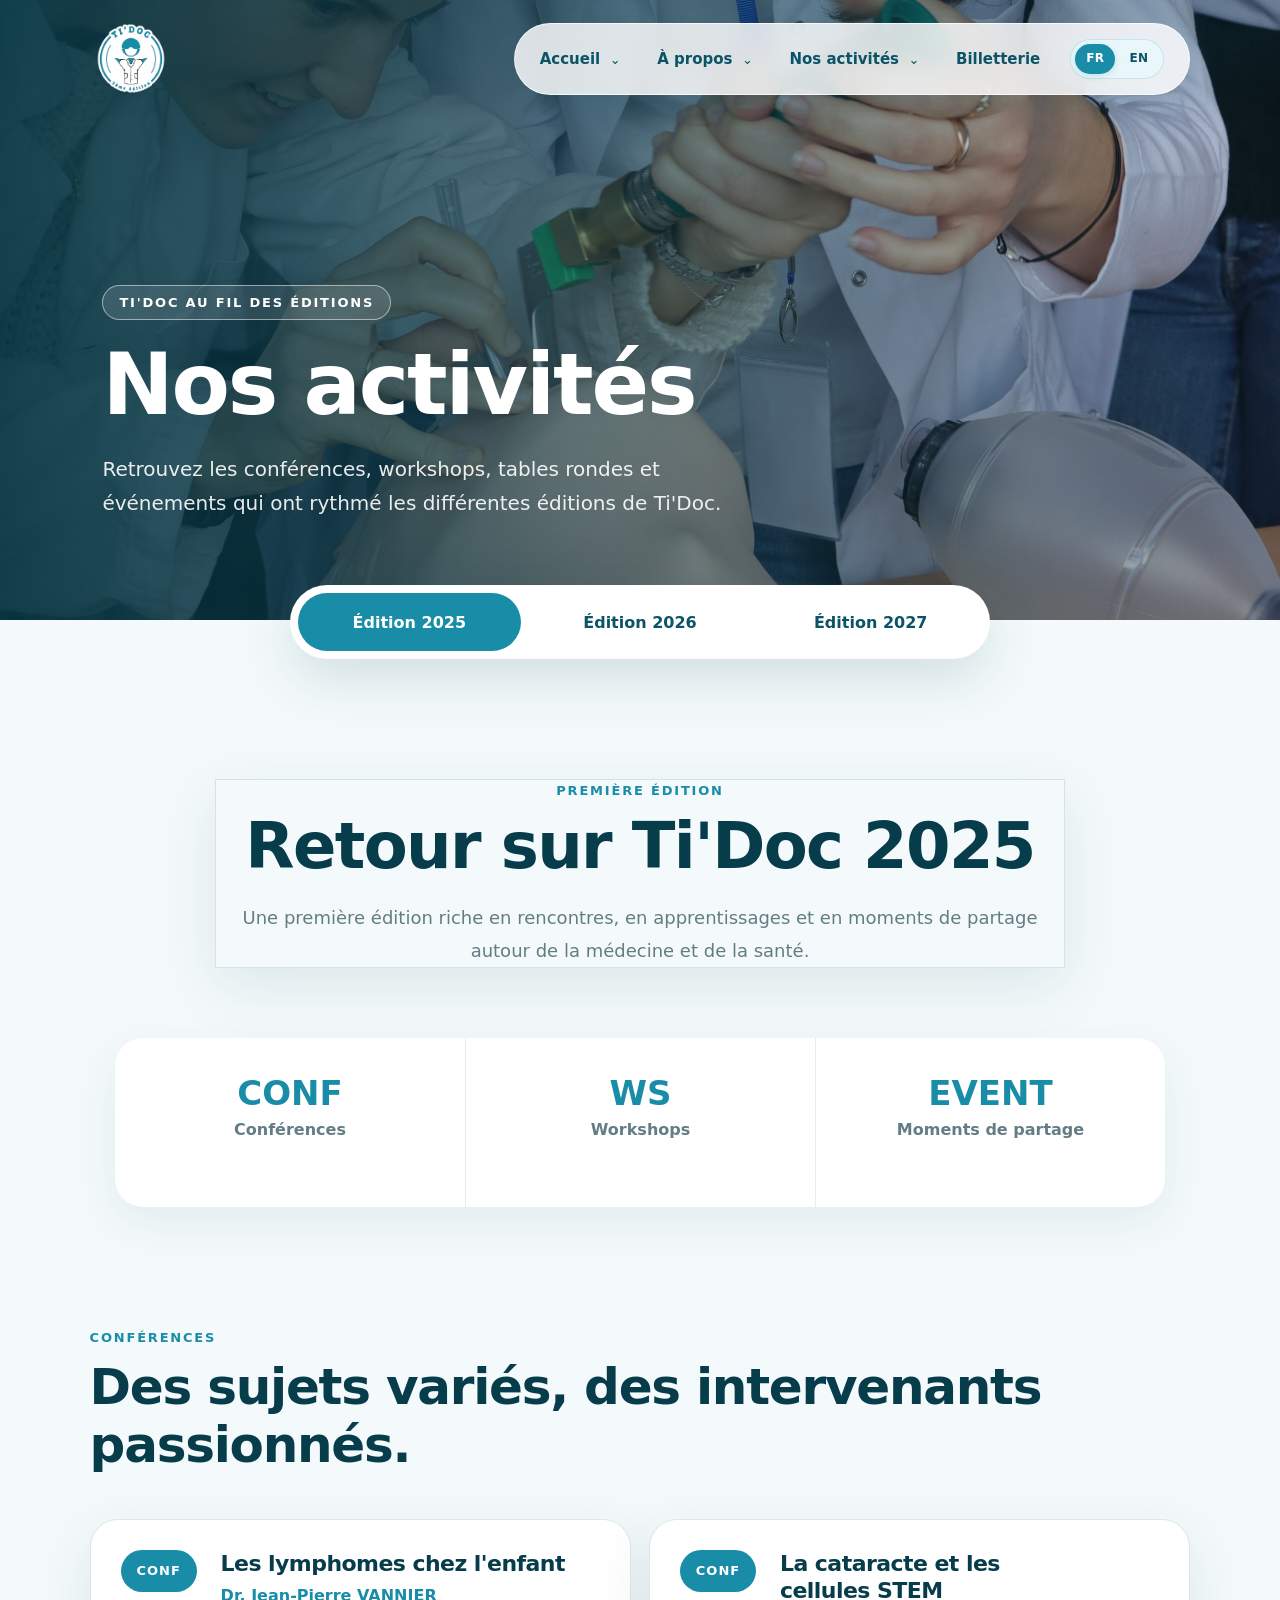
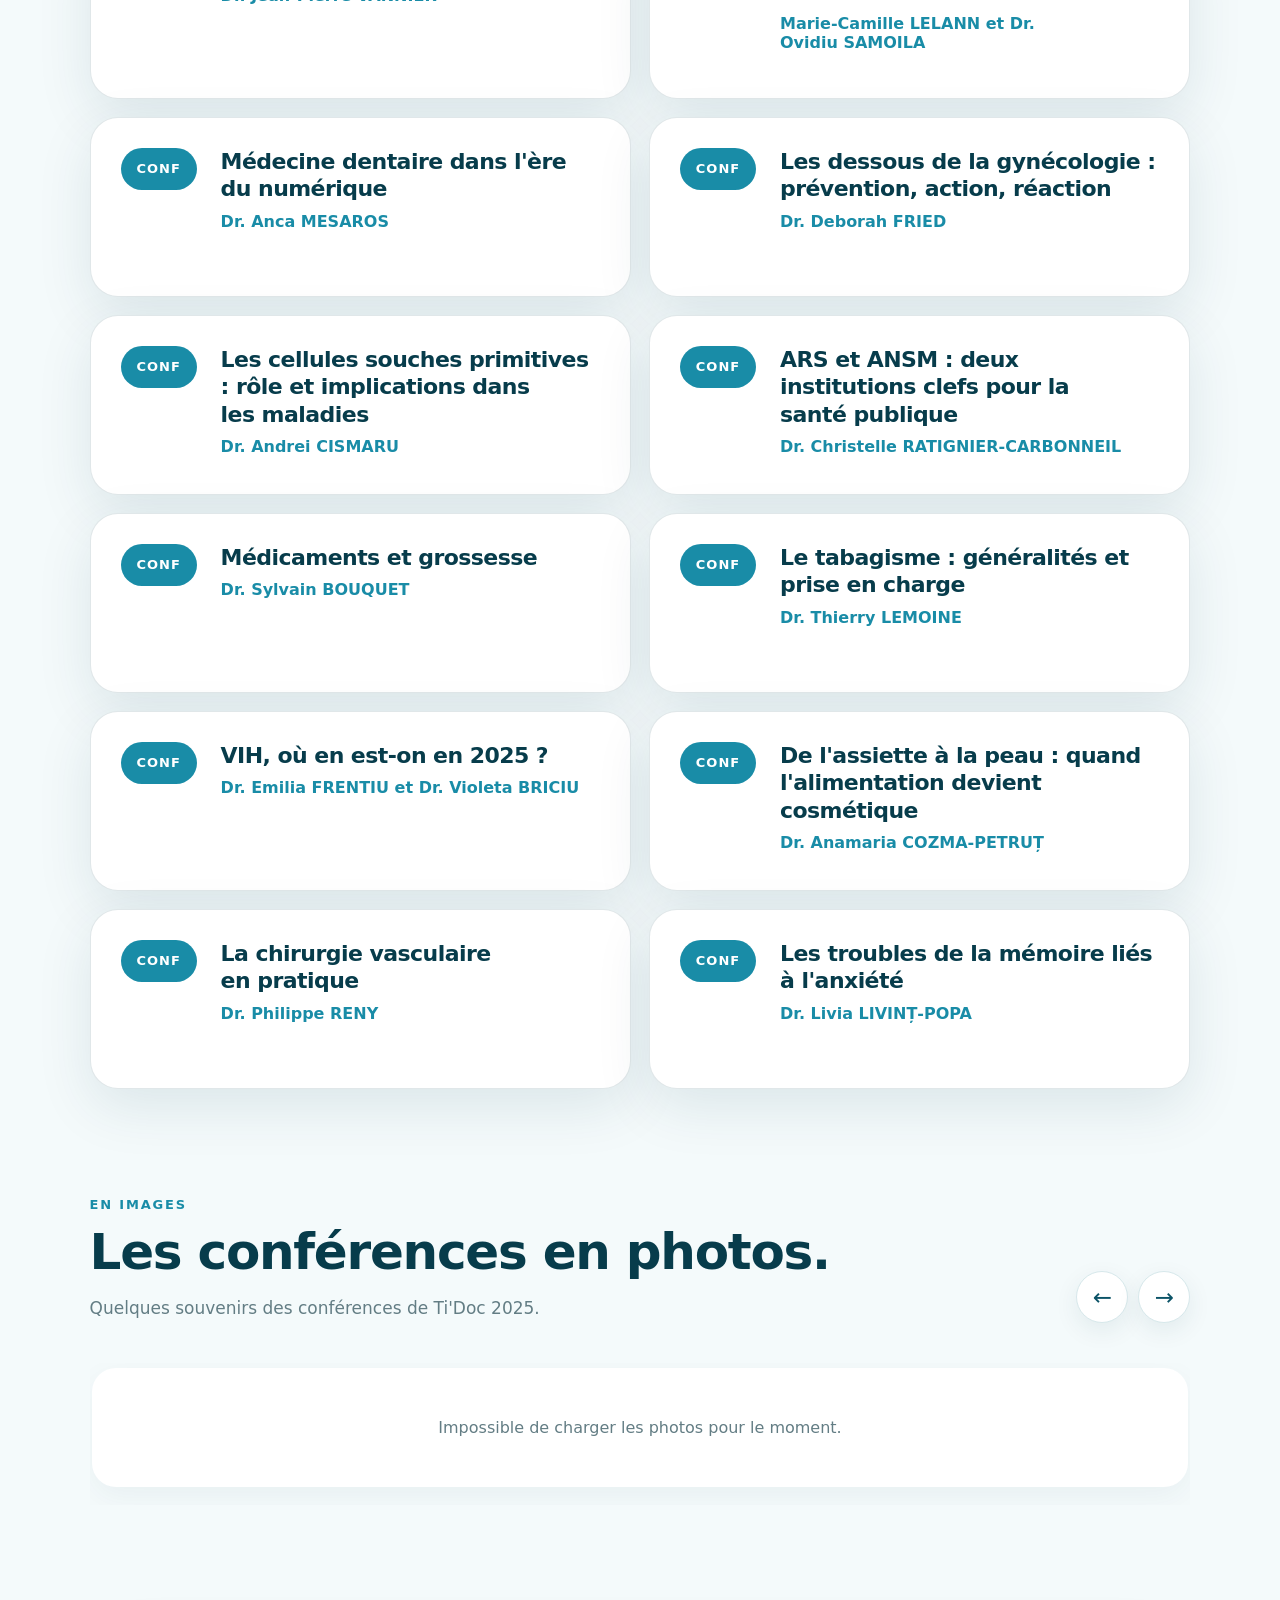
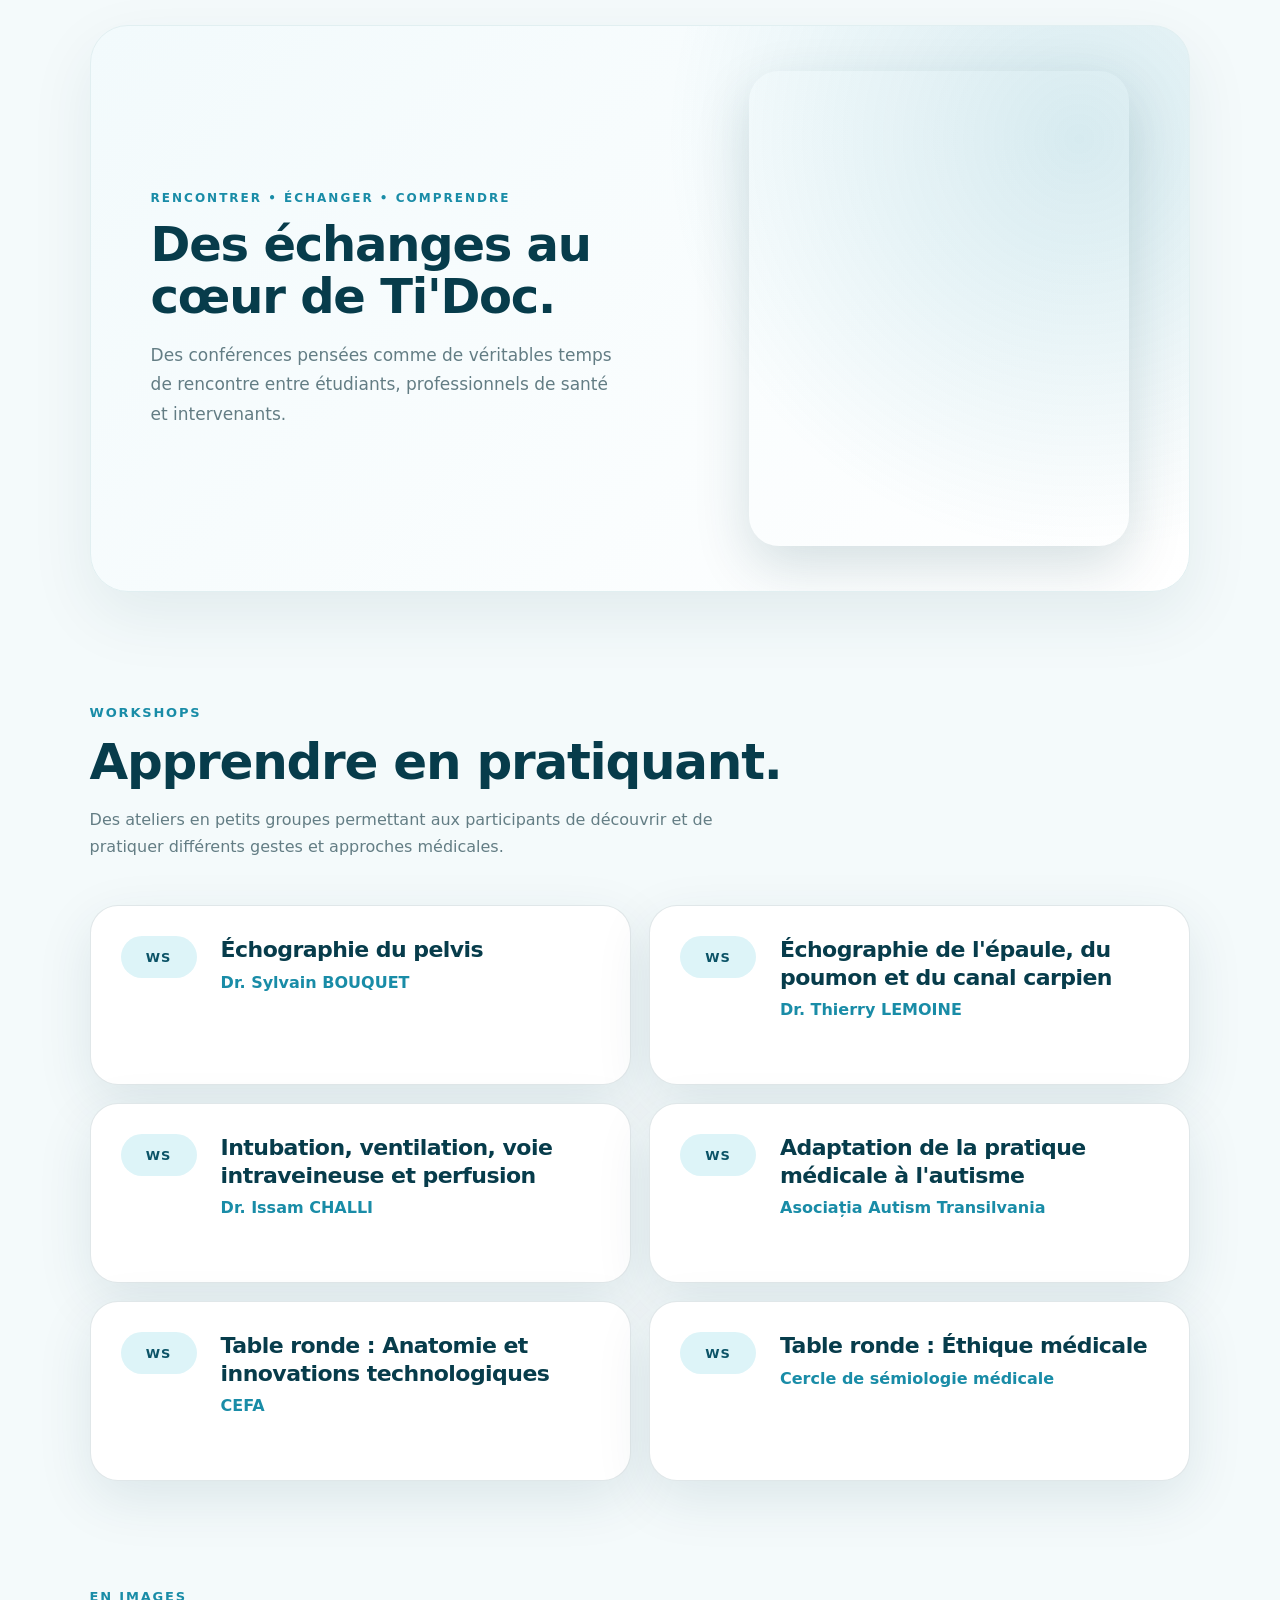
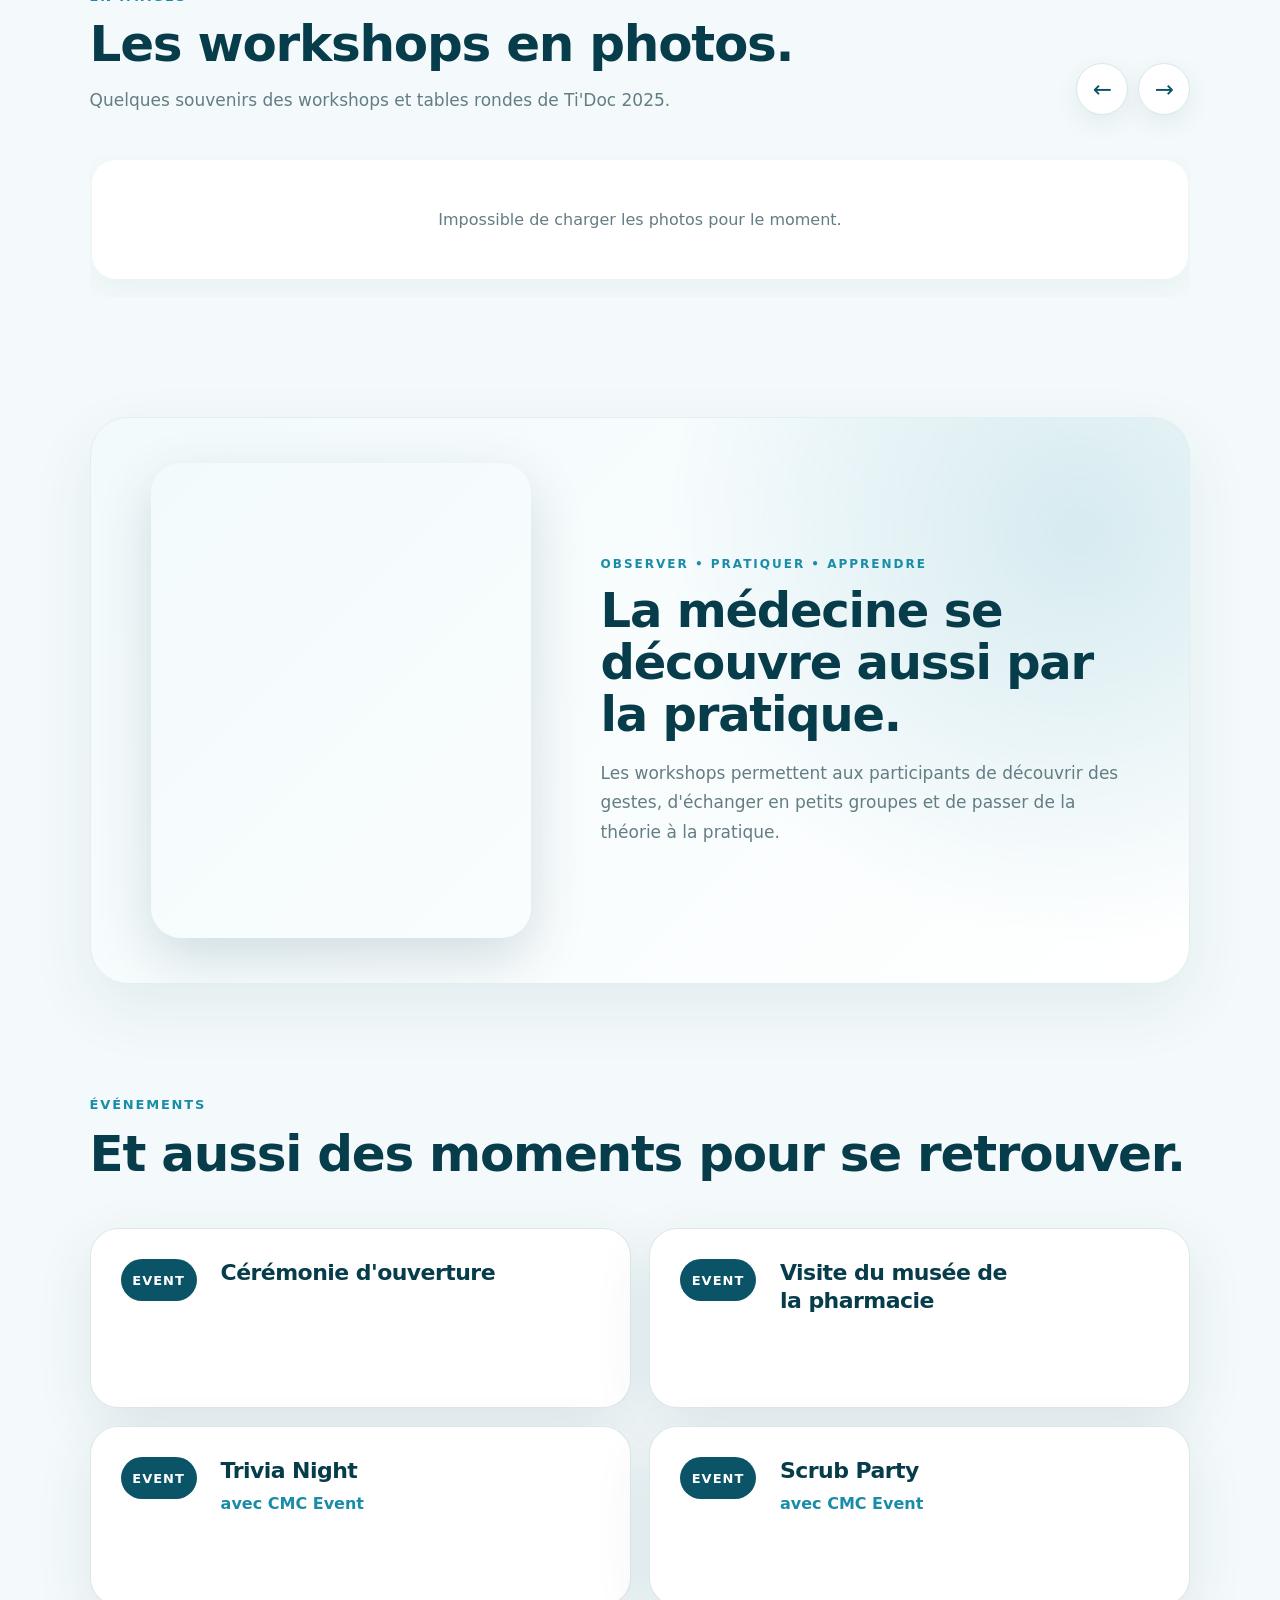
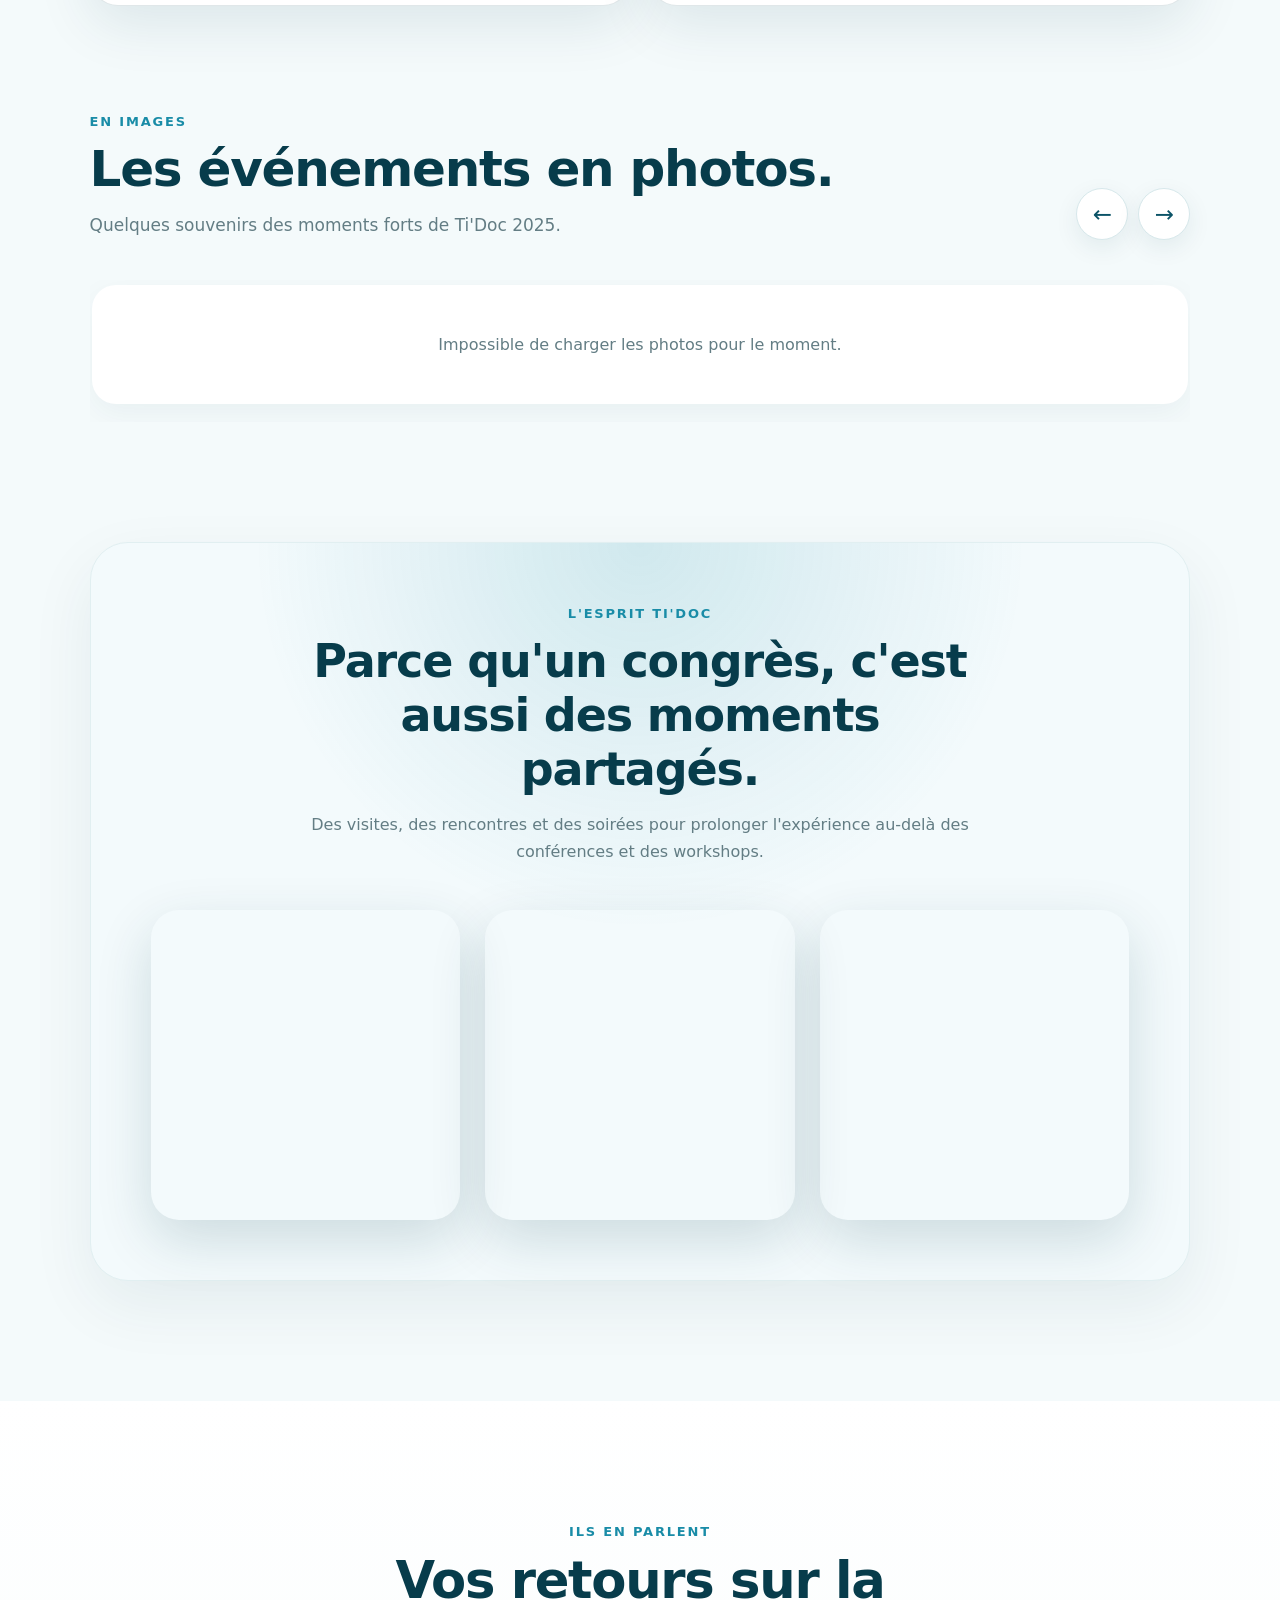
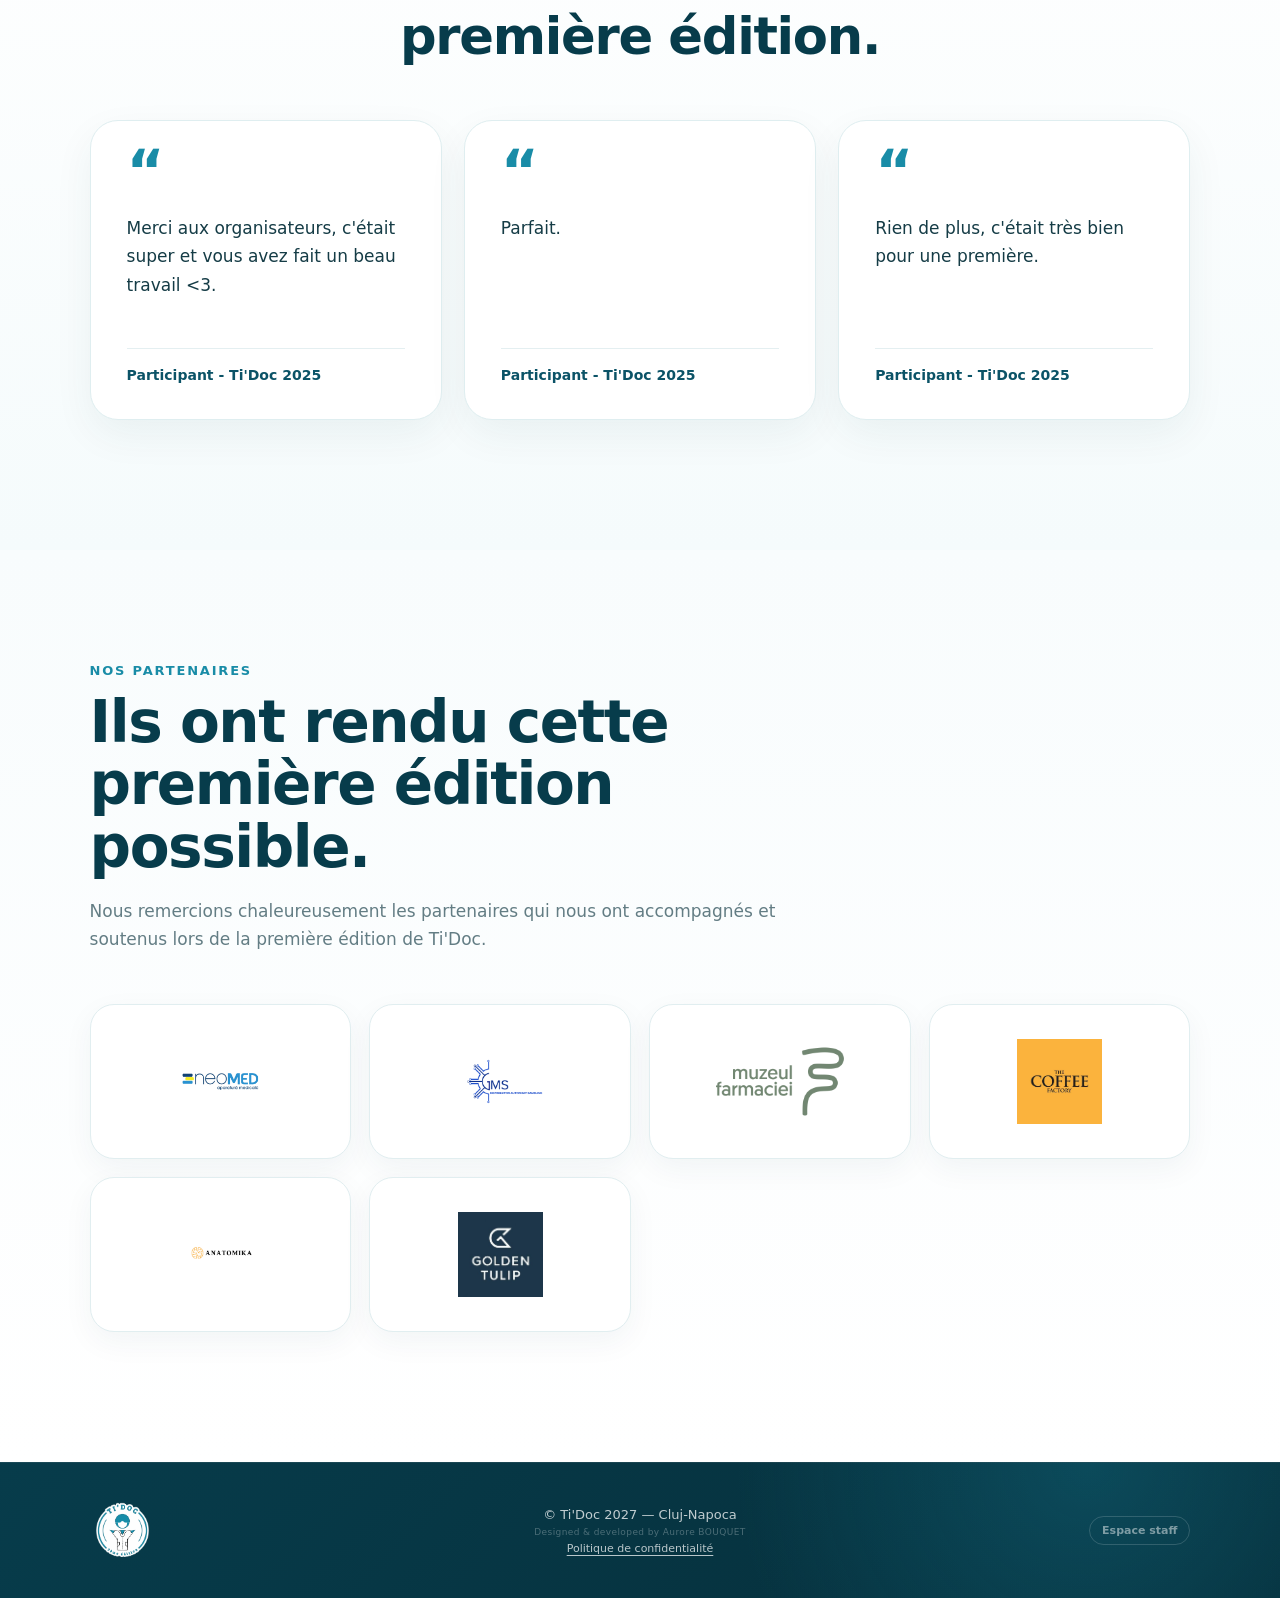
==== commit 8a4da217: "Add files via upload" ====
--- a/activites.html
+++ b/activites.html
@@ -30,6 +30,8 @@
 
 
 <link rel="icon" type="image/png" href="files/logo.png">
+<link rel="shortcut icon" type="image/png" href="/files/logo.png?v=3">
+<link rel="apple-touch-icon" href="/files/logo.png?v=3">
   
 <link
   rel="stylesheet"
@@ -2184,6 +2186,8 @@
 </style>
 
 <link rel="stylesheet" href="theme.css">
+<script src="translations.js" defer></script>
+<script src="language.js" defer></script>
 </head>
 
 <body>
--- a/header.css
+++ b/header.css
@@ -591,3 +591,10 @@
   }
 
 }
+
+/* Ti'Doc bilingual language switch */
+.language-switch{display:inline-flex;align-items:center;flex:none;gap:3px;padding:4px;border:1px solid rgba(25,140,167,.16);border-radius:30px;background:#e9f7fa;white-space:nowrap}
+.language-switch .language-choice{appearance:none;border:0;border-radius:24px;background:transparent;color:#0b5367;padding:8px 11px;font-size:12px;font-weight:800;letter-spacing:.03em;cursor:pointer;line-height:1.1;transition:background .2s,color .2s,box-shadow .2s}
+.language-switch .language-choice[aria-pressed="true"]{background:#198ca7;color:#fff;box-shadow:0 2px 7px rgba(25,140,167,.2)}
+.language-switch .language-choice:focus-visible{outline:2px solid #198ca7;outline-offset:3px}
+@media(max-width:800px){.language-switch{margin:10px 0;align-self:flex-start}}
--- a/footer.css
+++ b/footer.css
@@ -106,17 +106,29 @@
 
 .staff-link{
 
+  display:inline-flex;
+  align-items:center;
+  gap:6px;
+
   justify-self:end;
 
+  padding:7px 12px;
+
+  border:1px solid rgba(255,255,255,.16);
+  border-radius:50px;
+
   color:
-    rgba(255,255,255,.50);
+    rgba(255,255,255,.48);
 
   font-size:11px;
+  font-weight:600;
 
   text-decoration:none;
 
   transition:
-    color .25s ease;
+    color .25s ease,
+    border-color .25s ease,
+    background .25s ease;
 
 }
 
@@ -124,6 +136,9 @@
 .staff-link:hover{
 
   color:white;
+
+  border-color:rgba(255,255,255,.4);
+  background:rgba(255,255,255,.06);
 
 }
 
--- a/theme.css
+++ b/theme.css
@@ -1,9 +1,15 @@
-/* Ti'Doc — base visuelle commune */
+/* Ti'Doc — direction artistique commune */
 :root{
   --surface:#fff;
   --surface-soft:#f4fafb;
+  --surface-deep:#073c4b;
+  --ink:#123b45;
+  --muted:#68828a;
   --line:rgba(7,60,75,.12);
+  --line-strong:rgba(25,140,167,.25);
   --shadow-soft:0 18px 55px rgba(7,60,75,.10);
+  --shadow-premium:0 24px 70px rgba(7,60,75,.16);
+  --radius-xl:36px;
   --radius-lg:28px;
   --radius-md:18px;
 }
@@ -13,6 +19,239 @@
 body{
   font-family:Inter,ui-sans-serif,system-ui,-apple-system,BlinkMacSystemFont,"Segoe UI",sans-serif;
   text-rendering:optimizeLegibility;
+  color:var(--ink);
+  background:
+    radial-gradient(circle at 0 0,rgba(25,140,167,.06),transparent 28rem),
+    var(--surface-soft);
+}
+
+h1,h2,h3,h4,p{ text-wrap:pretty; }
+h1,h2,h3,h4{ letter-spacing:-.025em; }
+
+section{ scroll-margin-top:112px; }
+
+/* Barre de navigation commune */
+header{
+  padding-top:18px;
+  padding-bottom:18px;
+}
+
+header nav{
+  border:1px solid rgba(255,255,255,.72);
+  background:rgba(255,255,255,.82);
+  box-shadow:0 14px 45px rgba(7,60,75,.13);
+}
+
+header nav > a,
+header .nav-main-row{
+  transition:background .2s ease,color .2s ease;
+}
+
+header nav > a:hover,
+header .nav-main-row:hover{
+  border-radius:12px;
+  background:rgba(233,247,250,.88);
+}
+
+/* Surfaces et cartes */
+.info-bar,
+.about-path-card,
+.program-card,
+.pack-card,
+.contact-card,
+.privacy-content,
+.section,
+.intro-inner,
+.team-intro-inner{
+  border:1px solid var(--line);
+  box-shadow:var(--shadow-soft);
+}
+
+.about-path-card,
+.program-card,
+.pack-card{
+  overflow:hidden;
+  border-radius:var(--radius-lg);
+  transition:transform .28s ease,box-shadow .28s ease,border-color .28s ease;
+}
+
+.about-path-card:hover,
+.program-card:hover,
+.pack-card:hover{
+  transform:translateY(-7px);
+  border-color:var(--line-strong);
+  box-shadow:var(--shadow-premium);
+}
+
+.about-path-card img,
+.program-card img{
+  transition:transform .5s cubic-bezier(.2,.75,.25,1),filter .5s ease;
+}
+
+.about-path-card:hover img,
+.program-card:hover img{
+  transform:scale(1.04);
+  filter:saturate(1.06) contrast(1.02);
+}
+
+.contact-card,
+.privacy-content{
+  border-radius:var(--radius-xl);
+  background:rgba(255,255,255,.92);
+  box-shadow:var(--shadow-premium);
+}
+
+.newsletter input,
+/* Bouton d'inscription newsletter Ti'Doc */
+
+.newsletter-form button{
+  order:2;
+
+  /* Dimensions */
+  width:100%;
+  min-height:54px;
+  padding:15px 26px;
+  margin-top:12px;
+
+  /* Design */
+  display:flex;
+  align-items:center;
+  justify-content:center;
+  gap:10px;
+
+  border:1px solid transparent;
+  border-radius:14px;
+
+  background:linear-gradient(
+    135deg,
+    #198CA7 0%,
+    #0B5367 100%
+  );
+
+  color:#ffffff;
+  font-family:inherit;
+  font-size:15px;
+  font-weight:700;
+  letter-spacing:.2px;
+
+  /* Effet de profondeur */
+  box-shadow:
+    0 8px 22px rgba(25,140,167,.22),
+    inset 0 1px 0 rgba(255,255,255,.15);
+
+  cursor:pointer;
+
+  transition:
+    transform .25s ease,
+    box-shadow .25s ease,
+    background .25s ease;
+}
+
+/* Animation au survol */
+
+.newsletter-form button:hover{
+  transform:translateY(-2px);
+
+  box-shadow:
+    0 12px 28px rgba(25,140,167,.30),
+    inset 0 1px 0 rgba(255,255,255,.2);
+}
+
+/* Effet au clic */
+
+.newsletter-form button:active{
+  transform:translateY(0);
+
+  box-shadow:
+    0 4px 12px rgba(25,140,167,.18);
+}
+
+/* Accessibilité */
+
+.newsletter-form button:focus-visible{
+  outline:3px solid rgba(25,140,167,.35);
+  outline-offset:4px;
+}
+
+/* Bouton désactivé */
+
+.newsletter-form button:disabled{
+  opacity:.55;
+  cursor:not-allowed;
+  transform:none;
+}
+
+.newsletter input,
+.staff-input{
+  border:1px solid var(--line);
+  background:#fbfeff;
+  transition:border-color .2s ease,box-shadow .2s ease,background .2s ease;
+}
+
+.newsletter input:focus,
+.staff-input:focus{
+  border-color:var(--blue);
+  background:#fff;
+  box-shadow:0 0 0 4px rgba(25,140,167,.12);
+  outline:0;
+}
+
+.newsletter-consent{
+  order:3;
+  flex:0 0 100%;
+  display:flex;
+  align-items:flex-start;
+  gap:10px;
+  margin-top:14px;
+  color:var(--muted);
+  font-size:12px;
+  line-height:1.5;
+  cursor:pointer;
+}
+
+.newsletter-form{
+  flex-wrap:wrap;
+}
+
+.newsletter-form button{
+  order:2;
+}
+
+.newsletter-consent input{
+  width:16px;
+  height:16px;
+  flex:0 0 16px;
+  margin-top:2px;
+  border-radius:4px;
+  accent-color:var(--blue);
+  cursor:pointer;
+}
+
+.pack-button,
+.newsletter button,
+.staff-button{
+  box-shadow:0 10px 25px rgba(7,60,75,.12);
+}
+
+.pack-button:hover,
+.newsletter button:hover,
+.staff-button:hover{
+  transform:translateY(-2px);
+}
+
+.site-footer{
+  border-top:1px solid rgba(255,255,255,.08);
+  background:
+    radial-gradient(circle at 85% 0,rgba(25,140,167,.28),transparent 22rem),
+    linear-gradient(135deg,#073c4b,#062e3a);
+}
+
+@media(prefers-reduced-motion:reduce){
+  *,*::before,*::after{
+    scroll-behavior:auto!important;
+    transition-duration:.01ms!important;
+    animation-duration:.01ms!important;
+  }
 }
 
 ::selection{ color:#fff; background:var(--blue); }
